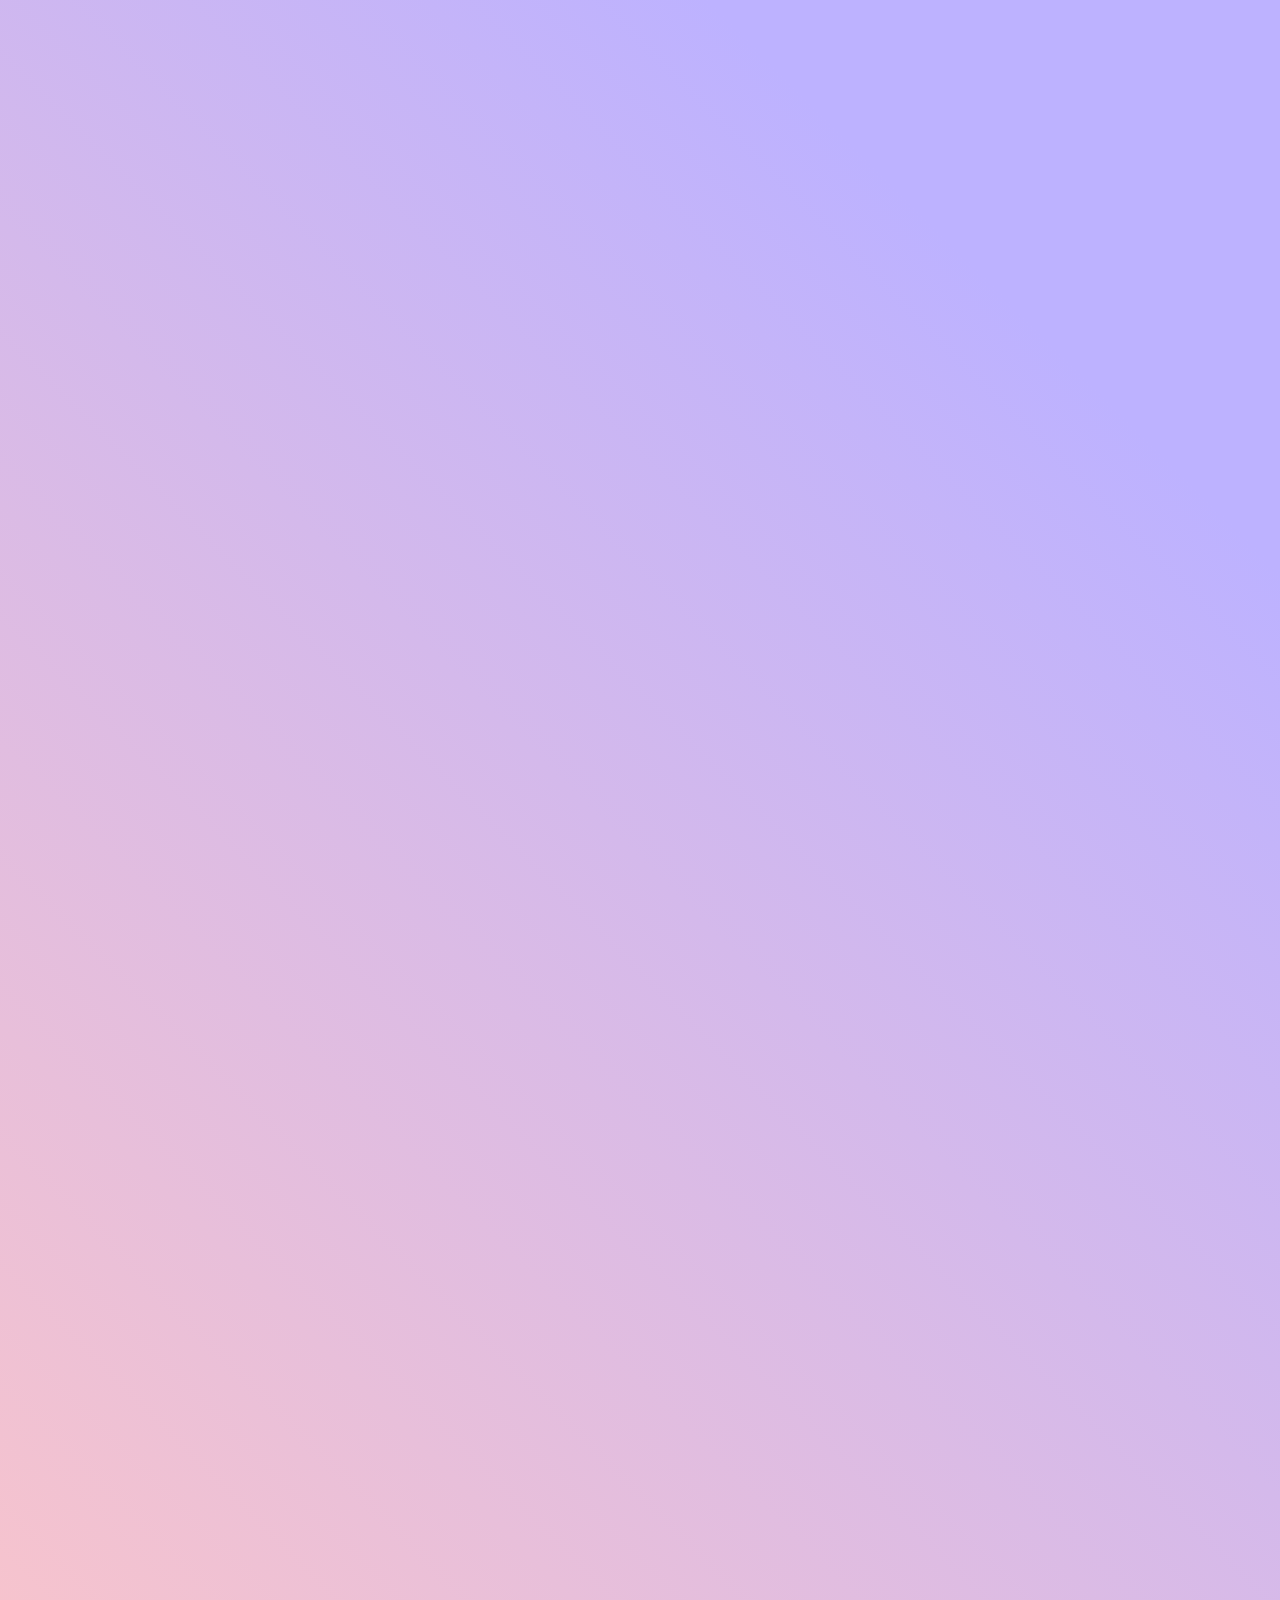
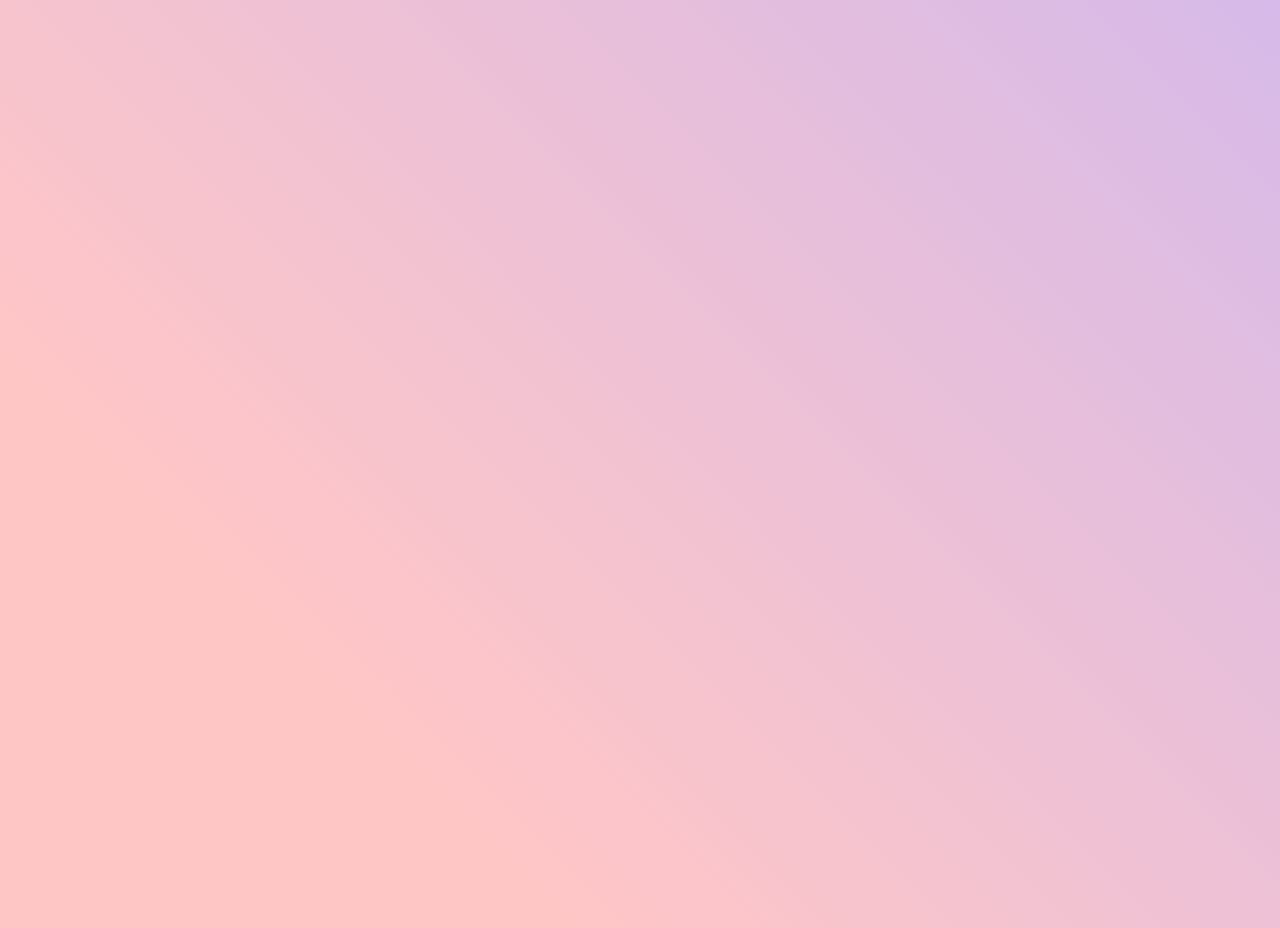
==== index.html @ a23b5ff9 "Update index.html" ====
<!DOCTYPE HTML>
<!--
	Stellar by HTML5 UP
	html5up.net | @ajlkn
	Free for personal and commercial use under the CCA 3.0 license (html5up.net/license)
-->
<html>
	<head>
		<title>IT Fest Paramadina</title>
		<meta charset="utf-8" />
		<meta name="viewport" content="width=device-width, initial-scale=1, user-scalable=no" />
		<link rel="stylesheet" href="main.css" />
		<noscript><link rel="stylesheet" href="assets/css/noscript.css" /></noscript>
	</head>
	<body class="is-preload">

		<!-- Wrapper -->
			<div id="wrapper"></div>

				<!-- Header -->
					<header id="header" class="alt">
						<span class="logo"><img src="images/logo.svg" alt="" /></span>
						<h1>IT Fest Paramadina</h1>
                 <p>
                     Festival Teknologi dan Kompetisi Mahasiswa Universitas Paramadina.
                 <br />
                     Wujudkan ide kreatif, tunjukkan inovasi, dan raih prestasi bersama!
                 <br />
                     Template by <a href="https://html5up.net">HTML5 UP</a>.
                 </p>

				<!-- Nav -->
<nav id="nav">
    <ul>
        <li><a href="#intro" class="active">Beranda</a></li>
        <li><a href="informasi-lomba.html">Informasi Lomba</a></li>
        <li><a href="alu penjurian.html">alur penjurian</a></li>
        <li><a href="#cta">Pendaftaran</a></li>
    </ul>
</nav>
				<!-- Main -->
					<div id="main">

						<!-- Introduction -->
							<section id="intro" class="main">
								<div class="spotlight">
									<div class="content">
										<header class="major">
											<h2>Tentang IT Fest Paramadina</h2>
										</header>
<p>
    IT Fest Paramadina merupakan festival teknologi dan kompetisi mahasiswa
    Universitas Paramadina yang menjadi wadah untuk mengembangkan kreativitas,
    inovasi, dan kemampuan di bidang teknologi informasi.
</p>
									</div>
									<span class="image"><img src="images/pic01.jpg" alt="" /></span>
								</div>
							</section>

						<!-- First Section -->
							<section id="first" class="main special">
								<header class="major">
									<h2>Keunggulan IT Fest Paramadina</h2>
								</header>

<ul class="features">
    <li>
        <span class="icon solid major style1 fa-code"></span>
        <h3>Kreativitas Digital</h3>
        <p>
            Kembangkan ide kreatif dan tunjukkan kemampuanmu
            melalui karya digital yang menarik.
        </p>
    </li>
    <li>
        <span class="icon major style3 fa-lightbulb"></span>
        <h3>Inovasi Teknologi</h3>
        <p>
            Tuangkan gagasan menjadi solusi inovatif
            dengan memanfaatkan teknologi informasi.
        </p>
    </li>
    <li>
        <span class="icon solid major style5 fa-lightbulb"></span>
        <h3>Kolaborasi Mahasiswa</h3>
        <p>
            Bertukar ide, menambah pengalaman, dan membangun
            koneksi bersama mahasiswa lainnya.
        </p>
    </li>
</ul
							</section>
						<!-- Second Section -->
							<section id="second" class="main special">
								<header class="major">
									<h2>Cabang Lomba IT Fest</h2>
									<p>
    Pilih cabang kompetisi sesuai minat dan kemampuanmu.
    Tunjukkan kreativitas, inovasi, dan kemampuan teknologi
    bersama mahasiswa lainnya di IT Fest Paramadina.
</p>
								</header>
<ul class="statistics">
    <li class="style1">
        <span class="icon solid fa-code-branch"></span>
        <strong>IT</strong>
        Teknologi
    </li>
    <li class="style2">
        <span class="icon fa-folder-open"></span>
        <strong>Fest</strong>
        Kompetisi
    </li>
    <li class="style3">
        <span class="icon solid fa-laptop"></span>
        <strong>IT</strong>
        Teknologi
    </li>
    <li class="style4">
        <span class="icon solid fa-users"></span>
        <strong>Tim</strong>
        Kolaborasi
    </li>
    <li class="style5">
        <span class="icon solid fa-gem"></span>
        <strong>Ide</strong>
        Inovasi
    </li>
</ul>
<p class="content">
    IT Fest Paramadina menghadirkan berbagai cabang kompetisi
    di bidang teknologi informasi. Setiap peserta dapat
    mengembangkan ide kreatif, menunjukkan kemampuan,
    dan berinovasi melalui kompetisi yang tersedia.
</p>
								
							</section>

						<!-- Cara Pendaftaran -->
							<section id="cta" class="main special">
								<header class="major">
									<h2>Cara Pendaftaran</h2>
									<<p>
    Ikuti IT Fest Paramadina dan tunjukkan kemampuan terbaikmu.
    Informasi jadwal, persyaratan, dan tata cara pendaftaran
    akan diumumkan melalui kanal resmi penyelenggara.
</p>
								</header>
								<footer class="major">
									<ul class="actions special">
										<li><a href="generic.html" class="button primary">Cara Pendaftaran</a></li>
										<li><a href="#first" class="button">Tentang Acara</a></li>
									</ul>
								</footer>
							</section>

					</div>

				<!-- Footer -->
					<footer id="footer">
						<section>
							<h2>Ikuti IT Fest Paramadina</h2>
							<p>
    Jadilah bagian dari IT Fest Paramadina dan tunjukkan kemampuan
    terbaikmu dalam bidang teknologi informasi.
</p>
						</section>
						<section>
							<h2>Informasi Kontak</h2>
							<dl class="alt">
								<dt>Address</dt>
<dd>Universitas Paramadina, Jakarta</dd>

<dt>Email</dt>
<dd>Informasi@itfestparamadina.ac.id</dd>
							</dl>
							<ul class="icons">
								<li><a href="#" class="icon brands fa-twitter alt"><span class="label">Twitter</span></a></li>
								<li><a href="#" class="icon brands fa-facebook-f alt"><span class="label">Facebook</span></a></li>
								<li><a href="#" class="icon brands fa-instagram alt"><span class="label">Instagram</span></a></li>
								<li><a href="#" class="icon brands fa-github alt"><span class="label">GitHub</span></a></li>
								<li><a href="#" class="icon brands fa-dribbble alt"><span class="label">Dribbble</span></a></li>
							</ul>
						</section>
						<p class="copyright">&copy; Untitled. Design: <a href="https://html5up.net">HTML5 UP</a>.</p>
					</footer>

			</div>

		<!-- Scripts -->
			<script src="assets/js/jquery.min.js"></script>
			<script src="assets/js/jquery.scrollex.min.js"></script>
			<script src="assets/js/jquery.scrolly.min.js"></script>
			<script src="assets/js/browser.min.js"></script>
			<script src="assets/js/breakpoints.min.js"></script>
			<script src="assets/js/util.js"></script>
			<script src="assets/js/main.js"></script>

	</body>
</html>
---- main.css ----
@import url(fontawesome-all.min.css);
@import 'https://fonts.googleapis.com/css?family=Source+Sans+Pro:300,400';

/*
	Stellar by HTML5 UP
	html5up.net | @ajlkn
	Free for personal and commercial use under the CCA 3.0 license (html5up.net/license)
*/

html, body, div, span, applet, object,
iframe, h1, h2, h3, h4, h5, h6, p, blockquote,
pre, a, abbr, acronym, address, big, cite,
code, del, dfn, em, img, ins, kbd, q, s, samp,
small, strike, strong, sub, sup, tt, var, b,
u, i, center, dl, dt, dd, ol, ul, li, fieldset,
form, label, legend, table, caption, tbody,
tfoot, thead, tr, th, td, article, aside,
canvas, details, embed, figure, figcaption,
footer, header, hgroup, menu, nav, output, ruby,
section, summary, time, mark, audio, video {
	margin: 0;
	padding: 0;
	border: 0;
	font-size: 100%;
	font: inherit;
	vertical-align: baseline;}

article, aside, details, figcaption, figure,
footer, header, hgroup, menu, nav, section {
	display: block;}

body {
	line-height: 1;
}

ol, ul {
	list-style: none;
}

blockquote, q {
	quotes: none;
}

	blockquote:before, blockquote:after, q:before, q:after {
		content: '';
		content: none;
	}

table {
	border-collapse: collapse;
	border-spacing: 0;
}

body {
	-webkit-text-size-adjust: none;
}

mark {
	background-color: transparent;
	color: inherit;
}

input::-moz-focus-inner {
	border: 0;
	padding: 0;
}

input, select, textarea {
	-moz-appearance: none;
	-webkit-appearance: none;
	-ms-appearance: none;
	appearance: none;
}

/* Basic */

	@-ms-viewport {
		width: device-width;
	}

	body {
		-ms-overflow-style: scrollbar;
	}

	@media screen and (max-width: 480px) {

		html, body {
			min-width: 320px;
		}

	}

	html {
		box-sizing: border-box;
	}

	*, *:before, *:after {
		box-sizing: inherit;
	}

	body {
		background-color: #FFC6C6;
		background-image: url("images/overlay.png"), -moz-linear-gradient(45deg, #FFC6C6 15%, #BDB2FF 85%);
		background-image: url("images/overlay.png"), -webkit-linear-gradient(45deg, #FFC6C6 15%,#BDB2FF 85%);
		background-image: url("images/overlay.png"), -ms-linear-gradient(45deg, #FFC6C6 15%, #BDB2FF 85%);
		background-image: url("images/overlay.png"), linear-gradient(45deg, #FFC6C6 15%, #BDB2FF 85%);
	}

		body.is-preload *, body.is-preload *:before, body.is-preload *:after {
			-moz-animation: none !important;
			-webkit-animation: none !important;
			-ms-animation: none !important;
			animation: none !important;
			-moz-transition: none !important;
			-webkit-transition: none !important;
			-ms-transition: none !important;
			transition: none !important;
		}

/* Type */

	body {
		background-color: #935d8c;
		color: rgba(255, 255, 255, 0.65);
	}

	body, input, select, textarea {
		font-family: "Source Sans Pro", Helvetica, sans-serif;
		font-size: 17pt;
		font-weight: 300;
		line-height: 1.65;
	}

		@media screen and (max-width: 1680px) {

			body, input, select, textarea {
				font-size: 14pt;
			}

		}

		@media screen and (max-width: 1280px) {

			body, input, select, textarea {
				font-size: 12pt;
			}

		}

		@media screen and (max-width: 360px) {

			body, input, select, textarea {
				font-size: 11pt;
			}

		}

	a {
		-moz-transition: color 0.2s ease, border-bottom 0.2s ease;
		-webkit-transition: color 0.2s ease, border-bottom 0.2s ease;
		-ms-transition: color 0.2s ease, border-bottom 0.2s ease;
		transition: color 0.2s ease, border-bottom 0.2s ease;
		text-decoration: none;
		border-bottom: dotted 1px;
		color: inherit;
	}

		a:hover {
			border-bottom-color: transparent;
		}

	strong, b {
		font-weight: 400;
	}

	em, i {
		font-style: italic;
	}

	p {
		margin: 0 0 2em 0;
	}

		p.content {
			-moz-columns: 20em 2;
			-webkit-columns: 20em 2;
			-ms-columns: 20em 2;
			columns: 20em 2;
			-moz-column-gap: 2em;
			-webkit-column-gap: 2em;
			-ms-column-gap: 2em;
			column-gap: 2em;
			text-align: justify;
		}

	h1, h2, h3, h4, h5, h6 {
		font-weight: 300;
		line-height: 1.5;
		margin: 0 0 0.7em 0;
		letter-spacing: -0.025em;
	}

		h1 a, h2 a, h3 a, h4 a, h5 a, h6 a {
			color: inherit;
			text-decoration: none;
		}

	h1 {
		font-size: 2.5em;
		line-height: 1.2;
	}

	h2 {
		font-size: 1.5em;
	}

	h3 {
		font-size: 1.25em;
	}

	h4 {
		font-size: 1.1em;
	}

	h5 {
		font-size: 0.9em;
	}

	h6 {
		font-size: 0.7em;
	}

	@media screen and (max-width: 736px) {

		h1 {
			font-size: 2em;
		}

	}

	sub {
		font-size: 0.8em;
		position: relative;
		top: 0.5em;
	}

	sup {
		font-size: 0.8em;
		position: relative;
		top: -0.5em;
	}

	blockquote {
		border-left: solid 4px;
		font-style: italic;
		margin: 0 0 2em 0;
		padding: 0.5em 0 0.5em 2em;
	}

	code {
		border-radius: 8px;
		border: solid 1px;
		font-family: "Courier New", monospace;
		font-size: 0.9em;
		margin: 0 0.25em;
		padding: 0.25em 0.65em;
	}

	pre {
		-webkit-overflow-scrolling: touch;
		font-family: "Courier New", monospace;
		font-size: 0.9em;
		margin: 0 0 2em 0;
	}

		pre code {
			display: block;
			line-height: 1.75;
			padding: 1em 1.5em;
			overflow-x: auto;
		}

	hr {
		border: 0;
		border-bottom: solid 1px;
		margin: 2em 0;
	}

		hr.major {
			margin: 3em 0;
		}

	.align-left {
		text-align: left;
	}

	.align-center {
		text-align: center;
	}

	.align-right {
		text-align: right;
	}

	input, select, textarea {
		color: #ffffff;
	}

	a:hover {
		color: #ffffff;
	}

	strong, b {
		color: #ffffff;
	}

	h1, h2, h3, h4, h5, h6 {
		color: #ffffff;
	}

	blockquote {
		border-left-color: rgba(255, 255, 255, 0.35);
	}

	code {
		background: rgba(255, 255, 255, 0.075);
		border-color: rgba(255, 255, 255, 0.35);
	}

	hr {
		border-bottom-color: rgba(255, 255, 255, 0.35);
	}

/* Row */

	.row {
		display: flex;
		flex-wrap: wrap;
		box-sizing: border-box;
		align-items: stretch;
	}

		.row > * {
			box-sizing: border-box;
		}

		.row.gtr-uniform > * > :last-child {
			margin-bottom: 0;
		}

		.row.aln-left {
			justify-content: flex-start;
		}

		.row.aln-center {
			justify-content: center;
		}

		.row.aln-right {
			justify-content: flex-end;
		}

		.row.aln-top {
			align-items: flex-start;
		}

		.row.aln-middle {
			align-items: center;
		}

		.row.aln-bottom {
			align-items: flex-end;
		}

		.row > .imp {
			order: -1;
		}

		.row > .col-1 {
			width: 8.33333%;
		}

		.row > .off-1 {
			margin-left: 8.33333%;
		}

		.row > .col-2 {
			width: 16.66667%;
		}

		.row > .off-2 {
			margin-left: 16.66667%;
		}

		.row > .col-3 {
			width: 25%;
		}

		.row > .off-3 {
			margin-left: 25%;
		}

		.row > .col-4 {
			width: 33.33333%;
		}

		.row > .off-4 {
			margin-left: 33.33333%;
		}

		.row > .col-5 {
			width: 41.66667%;
		}

		.row > .off-5 {
			margin-left: 41.66667%;
		}

		.row > .col-6 {
			width: 50%;
		}

		.row > .off-6 {
			margin-left: 50%;
		}

		.row > .col-7 {
			width: 58.33333%;
		}

		.row > .off-7 {
			margin-left: 58.33333%;
		}

		.row > .col-8 {
			width: 66.66667%;
		}

		.row > .off-8 {
			margin-left: 66.66667%;
		}

		.row > .col-9 {
			width: 75%;
		}

		.row > .off-9 {
			margin-left: 75%;
		}

		.row > .col-10 {
			width: 83.33333%;
		}

		.row > .off-10 {
			margin-left: 83.33333%;
		}

		.row > .col-11 {
			width: 91.66667%;
		}

		.row > .off-11 {
			margin-left: 91.66667%;
		}

		.row > .col-12 {
			width: 100%;
		}

		.row > .off-12 {
			margin-left: 100%;
		}

		.row.gtr-0 {
			margin-top: 0;
			margin-left: 0em;
		}

			.row.gtr-0 > * {
				padding: 0 0 0 0em;
			}

			.row.gtr-0.gtr-uniform {
				margin-top: 0em;
			}

				.row.gtr-0.gtr-uniform > * {
					padding-top: 0em;
				}

		.row.gtr-25 {
			margin-top: 0;
			margin-left: -0.375em;
		}

			.row.gtr-25 > * {
				padding: 0 0 0 0.375em;
			}

			.row.gtr-25.gtr-uniform {
				margin-top: -0.375em;
			}

				.row.gtr-25.gtr-uniform > * {
					padding-top: 0.375em;
				}

		.row.gtr-50 {
			margin-top: 0;
			margin-left: -0.75em;
		}

			.row.gtr-50 > * {
				padding: 0 0 0 0.75em;
			}

			.row.gtr-50.gtr-uniform {
				margin-top: -0.75em;
			}

				.row.gtr-50.gtr-uniform > * {
					padding-top: 0.75em;
				}

		.row {
			margin-top: 0;
			margin-left: -1.5em;
		}

			.row > * {
				padding: 0 0 0 1.5em;
			}

			.row.gtr-uniform {
				margin-top: -1.5em;
			}

				.row.gtr-uniform > * {
					padding-top: 1.5em;
				}

		.row.gtr-150 {
			margin-top: 0;
			margin-left: -2.25em;
		}

			.row.gtr-150 > * {
				padding: 0 0 0 2.25em;
			}

			.row.gtr-150.gtr-uniform {
				margin-top: -2.25em;
			}

				.row.gtr-150.gtr-uniform > * {
					padding-top: 2.25em;
				}

		.row.gtr-200 {
			margin-top: 0;
			margin-left: -3em;
		}

			.row.gtr-200 > * {
				padding: 0 0 0 3em;
			}

			.row.gtr-200.gtr-uniform {
				margin-top: -3em;
			}

				.row.gtr-200.gtr-uniform > * {
					padding-top: 3em;
				}

		@media screen and (max-width: 1680px) {

			.row {
				display: flex;
				flex-wrap: wrap;
				box-sizing: border-box;
				align-items: stretch;
			}

				.row > * {
					box-sizing: border-box;
				}

				.row.gtr-uniform > * > :last-child {
					margin-bottom: 0;
				}

				.row.aln-left {
					justify-content: flex-start;
				}

				.row.aln-center {
					justify-content: center;
				}

				.row.aln-right {
					justify-content: flex-end;
				}

				.row.aln-top {
					align-items: flex-start;
				}

				.row.aln-middle {
					align-items: center;
				}

				.row.aln-bottom {
					align-items: flex-end;
				}

				.row > .imp-xlarge {
					order: -1;
				}

				.row > .col-1-xlarge {
					width: 8.33333%;
				}

				.row > .off-1-xlarge {
					margin-left: 8.33333%;
				}

				.row > .col-2-xlarge {
					width: 16.66667%;
				}

				.row > .off-2-xlarge {
					margin-left: 16.66667%;
				}

				.row > .col-3-xlarge {
					width: 25%;
				}

				.row > .off-3-xlarge {
					margin-left: 25%;
				}

				.row > .col-4-xlarge {
					width: 33.33333%;
				}

				.row > .off-4-xlarge {
					margin-left: 33.33333%;
				}

				.row > .col-5-xlarge {
					width: 41.66667%;
				}

				.row > .off-5-xlarge {
					margin-left: 41.66667%;
				}

				.row > .col-6-xlarge {
					width: 50%;
				}

				.row > .off-6-xlarge {
					margin-left: 50%;
				}

				.row > .col-7-xlarge {
					width: 58.33333%;
				}

				.row > .off-7-xlarge {
					margin-left: 58.33333%;
				}

				.row > .col-8-xlarge {
					width: 66.66667%;
				}

				.row > .off-8-xlarge {
					margin-left: 66.66667%;
				}

				.row > .col-9-xlarge {
					width: 75%;
				}

				.row > .off-9-xlarge {
					margin-left: 75%;
				}

				.row > .col-10-xlarge {
					width: 83.33333%;
				}

				.row > .off-10-xlarge {
					margin-left: 83.33333%;
				}

				.row > .col-11-xlarge {
					width: 91.66667%;
				}

				.row > .off-11-xlarge {
					margin-left: 91.66667%;
				}

				.row > .col-12-xlarge {
					width: 100%;
				}

				.row > .off-12-xlarge {
					margin-left: 100%;
				}

				.row.gtr-0 {
					margin-top: 0;
					margin-left: 0em;
				}

					.row.gtr-0 > * {
						padding: 0 0 0 0em;
					}

					.row.gtr-0.gtr-uniform {
						margin-top: 0em;
					}

						.row.gtr-0.gtr-uniform > * {
							padding-top: 0em;
						}

				.row.gtr-25 {
					margin-top: 0;
					margin-left: -0.375em;
				}

					.row.gtr-25 > * {
						padding: 0 0 0 0.375em;
					}

					.row.gtr-25.gtr-uniform {
						margin-top: -0.375em;
					}

						.row.gtr-25.gtr-uniform > * {
							padding-top: 0.375em;
						}

				.row.gtr-50 {
					margin-top: 0;
					margin-left: -0.75em;
				}

					.row.gtr-50 > * {
						padding: 0 0 0 0.75em;
					}

					.row.gtr-50.gtr-uniform {
						margin-top: -0.75em;
					}

						.row.gtr-50.gtr-uniform > * {
							padding-top: 0.75em;
						}

				.row {
					margin-top: 0;
					margin-left: -1.5em;
				}

					.row > * {
						padding: 0 0 0 1.5em;
					}

					.row.gtr-uniform {
						margin-top: -1.5em;
					}

						.row.gtr-uniform > * {
							padding-top: 1.5em;
						}

				.row.gtr-150 {
					margin-top: 0;
					margin-left: -2.25em;
				}

					.row.gtr-150 > * {
						padding: 0 0 0 2.25em;
					}

					.row.gtr-150.gtr-uniform {
						margin-top: -2.25em;
					}

						.row.gtr-150.gtr-uniform > * {
							padding-top: 2.25em;
						}

				.row.gtr-200 {
					margin-top: 0;
					margin-left: -3em;
				}

					.row.gtr-200 > * {
						padding: 0 0 0 3em;
					}

					.row.gtr-200.gtr-uniform {
						margin-top: -3em;
					}

						.row.gtr-200.gtr-uniform > * {
							padding-top: 3em;
						}

		}

		@media screen and (max-width: 1280px) {

			.row {
				display: flex;
				flex-wrap: wrap;
				box-sizing: border-box;
				align-items: stretch;
			}

				.row > * {
					box-sizing: border-box;
				}

				.row.gtr-uniform > * > :last-child {
					margin-bottom: 0;
				}

				.row.aln-left {
					justify-content: flex-start;
				}

				.row.aln-center {
					justify-content: center;
				}

				.row.aln-right {
					justify-content: flex-end;
				}

				.row.aln-top {
					align-items: flex-start;
				}

				.row.aln-middle {
					align-items: center;
				}

				.row.aln-bottom {
					align-items: flex-end;
				}

				.row > .imp-large {
					order: -1;
				}

				.row > .col-1-large {
					width: 8.33333%;
				}

				.row > .off-1-large {
					margin-left: 8.33333%;
				}

				.row > .col-2-large {
					width: 16.66667%;
				}

				.row > .off-2-large {
					margin-left: 16.66667%;
				}

				.row > .col-3-large {
					width: 25%;
				}

				.row > .off-3-large {
					margin-left: 25%;
				}

				.row > .col-4-large {
					width: 33.33333%;
				}

				.row > .off-4-large {
					margin-left: 33.33333%;
				}

				.row > .col-5-large {
					width: 41.66667%;
				}

				.row > .off-5-large {
					margin-left: 41.66667%;
				}

				.row > .col-6-large {
					width: 50%;
				}

				.row > .off-6-large {
					margin-left: 50%;
				}

				.row > .col-7-large {
					width: 58.33333%;
				}

				.row > .off-7-large {
					margin-left: 58.33333%;
				}

				.row > .col-8-large {
					width: 66.66667%;
				}

				.row > .off-8-large {
					margin-left: 66.66667%;
				}

				.row > .col-9-large {
					width: 75%;
				}

				.row > .off-9-large {
					margin-left: 75%;
				}

				.row > .col-10-large {
					width: 83.33333%;
				}

				.row > .off-10-large {
					margin-left: 83.33333%;
				}

				.row > .col-11-large {
					width: 91.66667%;
				}

				.row > .off-11-large {
					margin-left: 91.66667%;
				}

				.row > .col-12-large {
					width: 100%;
				}

				.row > .off-12-large {
					margin-left: 100%;
				}

				.row.gtr-0 {
					margin-top: 0;
					margin-left: 0em;
				}

					.row.gtr-0 > * {
						padding: 0 0 0 0em;
					}

					.row.gtr-0.gtr-uniform {
						margin-top: 0em;
					}

						.row.gtr-0.gtr-uniform > * {
							padding-top: 0em;
						}

				.row.gtr-25 {
					margin-top: 0;
					margin-left: -0.375em;
				}

					.row.gtr-25 > * {
						padding: 0 0 0 0.375em;
					}

					.row.gtr-25.gtr-uniform {
						margin-top: -0.375em;
					}

						.row.gtr-25.gtr-uniform > * {
							padding-top: 0.375em;
						}

				.row.gtr-50 {
					margin-top: 0;
					margin-left: -0.75em;
				}

					.row.gtr-50 > * {
						padding: 0 0 0 0.75em;
					}

					.row.gtr-50.gtr-uniform {
						margin-top: -0.75em;
					}

						.row.gtr-50.gtr-uniform > * {
							padding-top: 0.75em;
						}

				.row {
					margin-top: 0;
					margin-left: -1.5em;
				}

					.row > * {
						padding: 0 0 0 1.5em;
					}

					.row.gtr-uniform {
						margin-top: -1.5em;
					}

						.row.gtr-uniform > * {
							padding-top: 1.5em;
						}

				.row.gtr-150 {
					margin-top: 0;
					margin-left: -2.25em;
				}

					.row.gtr-150 > * {
						padding: 0 0 0 2.25em;
					}

					.row.gtr-150.gtr-uniform {
						margin-top: -2.25em;
					}

						.row.gtr-150.gtr-uniform > * {
							padding-top: 2.25em;
						}

				.row.gtr-200 {
					margin-top: 0;
					margin-left: -3em;
				}

					.row.gtr-200 > * {
						padding: 0 0 0 3em;
					}

					.row.gtr-200.gtr-uniform {
						margin-top: -3em;
					}

						.row.gtr-200.gtr-uniform > * {
							padding-top: 3em;
						}

		}

		@media screen and (max-width: 980px) {

			.row {
				display: flex;
				flex-wrap: wrap;
				box-sizing: border-box;
				align-items: stretch;
			}

				.row > * {
					box-sizing: border-box;
				}

				.row.gtr-uniform > * > :last-child {
					margin-bottom: 0;
				}

				.row.aln-left {
					justify-content: flex-start;
				}

				.row.aln-center {
					justify-content: center;
				}

				.row.aln-right {
					justify-content: flex-end;
				}

				.row.aln-top {
					align-items: flex-start;
				}

				.row.aln-middle {
					align-items: center;
				}

				.row.aln-bottom {
					align-items: flex-end;
				}

				.row > .imp-medium {
					order: -1;
				}

				.row > .col-1-medium {
					width: 8.33333%;
				}

				.row > .off-1-medium {
					margin-left: 8.33333%;
				}

				.row > .col-2-medium {
					width: 16.66667%;
				}

				.row > .off-2-medium {
					margin-left: 16.66667%;
				}

				.row > .col-3-medium {
					width: 25%;
				}

				.row > .off-3-medium {
					margin-left: 25%;
				}

				.row > .col-4-medium {
					width: 33.33333%;
				}

				.row > .off-4-medium {
					margin-left: 33.33333%;
				}

				.row > .col-5-medium {
					width: 41.66667%;
				}

				.row > .off-5-medium {
					margin-left: 41.66667%;
				}

				.row > .col-6-medium {
					width: 50%;
				}

				.row > .off-6-medium {
					margin-left: 50%;
				}

				.row > .col-7-medium {
					width: 58.33333%;
				}

				.row > .off-7-medium {
					margin-left: 58.33333%;
				}

				.row > .col-8-medium {
					width: 66.66667%;
				}

				.row > .off-8-medium {
					margin-left: 66.66667%;
				}

				.row > .col-9-medium {
					width: 75%;
				}

				.row > .off-9-medium {
					margin-left: 75%;
				}

				.row > .col-10-medium {
					width: 83.33333%;
				}

				.row > .off-10-medium {
					margin-left: 83.33333%;
				}

				.row > .col-11-medium {
					width: 91.66667%;
				}

				.row > .off-11-medium {
					margin-left: 91.66667%;
				}

				.row > .col-12-medium {
					width: 100%;
				}

				.row > .off-12-medium {
					margin-left: 100%;
				}

				.row.gtr-0 {
					margin-top: 0;
					margin-left: 0em;
				}

					.row.gtr-0 > * {
						padding: 0 0 0 0em;
					}

					.row.gtr-0.gtr-uniform {
						margin-top: 0em;
					}

						.row.gtr-0.gtr-uniform > * {
							padding-top: 0em;
						}

				.row.gtr-25 {
					margin-top: 0;
					margin-left: -0.375em;
				}

					.row.gtr-25 > * {
						padding: 0 0 0 0.375em;
					}

					.row.gtr-25.gtr-uniform {
						margin-top: -0.375em;
					}

						.row.gtr-25.gtr-uniform > * {
							padding-top: 0.375em;
						}

				.row.gtr-50 {
					margin-top: 0;
					margin-left: -0.75em;
				}

					.row.gtr-50 > * {
						padding: 0 0 0 0.75em;
					}

					.row.gtr-50.gtr-uniform {
						margin-top: -0.75em;
					}

						.row.gtr-50.gtr-uniform > * {
							padding-top: 0.75em;
						}

				.row {
					margin-top: 0;
					margin-left: -1.5em;
				}

					.row > * {
						padding: 0 0 0 1.5em;
					}

					.row.gtr-uniform {
						margin-top: -1.5em;
					}

						.row.gtr-uniform > * {
							padding-top: 1.5em;
						}

				.row.gtr-150 {
					margin-top: 0;
					margin-left: -2.25em;
				}

					.row.gtr-150 > * {
						padding: 0 0 0 2.25em;
					}

					.row.gtr-150.gtr-uniform {
						margin-top: -2.25em;
					}

						.row.gtr-150.gtr-uniform > * {
							padding-top: 2.25em;
						}

				.row.gtr-200 {
					margin-top: 0;
					margin-left: -3em;
				}

					.row.gtr-200 > * {
						padding: 0 0 0 3em;
					}

					.row.gtr-200.gtr-uniform {
						margin-top: -3em;
					}

						.row.gtr-200.gtr-uniform > * {
							padding-top: 3em;
						}

		}

		@media screen and (max-width: 736px) {

			.row {
				display: flex;
				flex-wrap: wrap;
				box-sizing: border-box;
				align-items: stretch;
			}

				.row > * {
					box-sizing: border-box;
				}

				.row.gtr-uniform > * > :last-child {
					margin-bottom: 0;
				}

				.row.aln-left {
					justify-content: flex-start;
				}

				.row.aln-center {
					justify-content: center;
				}

				.row.aln-right {
					justify-content: flex-end;
				}

				.row.aln-top {
					align-items: flex-start;
				}

				.row.aln-middle {
					align-items: center;
				}

				.row.aln-bottom {
					align-items: flex-end;
				}

				.row > .imp-small {
					order: -1;
				}

				.row > .col-1-small {
					width: 8.33333%;
				}

				.row > .off-1-small {
					margin-left: 8.33333%;
				}

				.row > .col-2-small {
					width: 16.66667%;
				}

				.row > .off-2-small {
					margin-left: 16.66667%;
				}

				.row > .col-3-small {
					width: 25%;
				}

				.row > .off-3-small {
					margin-left: 25%;
				}

				.row > .col-4-small {
					width: 33.33333%;
				}

				.row > .off-4-small {
					margin-left: 33.33333%;
				}

				.row > .col-5-small {
					width: 41.66667%;
				}

				.row > .off-5-small {
					margin-left: 41.66667%;
				}

				.row > .col-6-small {
					width: 50%;
				}

				.row > .off-6-small {
					margin-left: 50%;
				}

				.row > .col-7-small {
					width: 58.33333%;
				}

				.row > .off-7-small {
					margin-left: 58.33333%;
				}

				.row > .col-8-small {
					width: 66.66667%;
				}

				.row > .off-8-small {
					margin-left: 66.66667%;
				}

				.row > .col-9-small {
					width: 75%;
				}

				.row > .off-9-small {
					margin-left: 75%;
				}

				.row > .col-10-small {
					width: 83.33333%;
				}

				.row > .off-10-small {
					margin-left: 83.33333%;
				}

				.row > .col-11-small {
					width: 91.66667%;
				}

				.row > .off-11-small {
					margin-left: 91.66667%;
				}

				.row > .col-12-small {
					width: 100%;
				}

				.row > .off-12-small {
					margin-left: 100%;
				}

				.row.gtr-0 {
					margin-top: 0;
					margin-left: 0em;
				}

					.row.gtr-0 > * {
						padding: 0 0 0 0em;
					}

					.row.gtr-0.gtr-uniform {
						margin-top: 0em;
					}

						.row.gtr-0.gtr-uniform > * {
							padding-top: 0em;
						}

				.row.gtr-25 {
					margin-top: 0;
					margin-left: -0.25em;
				}

					.row.gtr-25 > * {
						padding: 0 0 0 0.25em;
					}

					.row.gtr-25.gtr-uniform {
						margin-top: -0.25em;
					}

						.row.gtr-25.gtr-uniform > * {
							padding-top: 0.25em;
						}

				.row.gtr-50 {
					margin-top: 0;
					margin-left: -0.5em;
				}

					.row.gtr-50 > * {
						padding: 0 0 0 0.5em;
					}

					.row.gtr-50.gtr-uniform {
						margin-top: -0.5em;
					}

						.row.gtr-50.gtr-uniform > * {
							padding-top: 0.5em;
						}

				.row {
					margin-top: 0;
					margin-left: -1em;
				}

					.row > * {
						padding: 0 0 0 1em;
					}

					.row.gtr-uniform {
						margin-top: -1em;
					}

						.row.gtr-uniform > * {
							padding-top: 1em;
						}

				.row.gtr-150 {
					margin-top: 0;
					margin-left: -1.5em;
				}

					.row.gtr-150 > * {
						padding: 0 0 0 1.5em;
					}

					.row.gtr-150.gtr-uniform {
						margin-top: -1.5em;
					}

						.row.gtr-150.gtr-uniform > * {
							padding-top: 1.5em;
						}

				.row.gtr-200 {
					margin-top: 0;
					margin-left: -2em;
				}

					.row.gtr-200 > * {
						padding: 0 0 0 2em;
					}

					.row.gtr-200.gtr-uniform {
						margin-top: -2em;
					}

						.row.gtr-200.gtr-uniform > * {
							padding-top: 2em;
						}

		}

		@media screen and (max-width: 480px) {

			.row {
				display: flex;
				flex-wrap: wrap;
				box-sizing: border-box;
				align-items: stretch;
			}

				.row > * {
					box-sizing: border-box;
				}

				.row.gtr-uniform > * > :last-child {
					margin-bottom: 0;
				}

				.row.aln-left {
					justify-content: flex-start;
				}

				.row.aln-center {
					justify-content: center;
				}

				.row.aln-right {
					justify-content: flex-end;
				}

				.row.aln-top {
					align-items: flex-start;
				}

				.row.aln-middle {
					align-items: center;
				}

				.row.aln-bottom {
					align-items: flex-end;
				}

				.row > .imp-xsmall {
					order: -1;
				}

				.row > .col-1-xsmall {
					width: 8.33333%;
				}

				.row > .off-1-xsmall {
					margin-left: 8.33333%;
				}

				.row > .col-2-xsmall {
					width: 16.66667%;
				}

				.row > .off-2-xsmall {
					margin-left: 16.66667%;
				}

				.row > .col-3-xsmall {
					width: 25%;
				}

				.row > .off-3-xsmall {
					margin-left: 25%;
				}

				.row > .col-4-xsmall {
					width: 33.33333%;
				}

				.row > .off-4-xsmall {
					margin-left: 33.33333%;
				}

				.row > .col-5-xsmall {
					width: 41.66667%;
				}

				.row > .off-5-xsmall {
					margin-left: 41.66667%;
				}

				.row > .col-6-xsmall {
					width: 50%;
				}

				.row > .off-6-xsmall {
					margin-left: 50%;
				}

				.row > .col-7-xsmall {
					width: 58.33333%;
				}

				.row > .off-7-xsmall {
					margin-left: 58.33333%;
				}

				.row > .col-8-xsmall {
					width: 66.66667%;
				}

				.row > .off-8-xsmall {
					margin-left: 66.66667%;
				}

				.row > .col-9-xsmall {
					width: 75%;
				}

				.row > .off-9-xsmall {
					margin-left: 75%;
				}

				.row > .col-10-xsmall {
					width: 83.33333%;
				}

				.row > .off-10-xsmall {
					margin-left: 83.33333%;
				}

				.row > .col-11-xsmall {
					width: 91.66667%;
				}

				.row > .off-11-xsmall {
					margin-left: 91.66667%;
				}

				.row > .col-12-xsmall {
					width: 100%;
				}

				.row > .off-12-xsmall {
					margin-left: 100%;
				}

				.row.gtr-0 {
					margin-top: 0;
					margin-left: 0em;
				}

					.row.gtr-0 > * {
						padding: 0 0 0 0em;
					}

					.row.gtr-0.gtr-uniform {
						margin-top: 0em;
					}

						.row.gtr-0.gtr-uniform > * {
							padding-top: 0em;
						}

				.row.gtr-25 {
					margin-top: 0;
					margin-left: -0.3125em;
				}

					.row.gtr-25 > * {
						padding: 0 0 0 0.3125em;
					}

					.row.gtr-25.gtr-uniform {
						margin-top: -0.3125em;
					}

						.row.gtr-25.gtr-uniform > * {
							padding-top: 0.3125em;
						}

				.row.gtr-50 {
					margin-top: 0;
					margin-left: -0.625em;
				}

					.row.gtr-50 > * {
						padding: 0 0 0 0.625em;
					}

					.row.gtr-50.gtr-uniform {
						margin-top: -0.625em;
					}

						.row.gtr-50.gtr-uniform > * {
							padding-top: 0.625em;
						}

				.row {
					margin-top: 0;
					margin-left: -1.25em;
				}

					.row > * {
						padding: 0 0 0 1.25em;
					}

					.row.gtr-uniform {
						margin-top: -1.25em;
					}

						.row.gtr-uniform > * {
							padding-top: 1.25em;
						}

				.row.gtr-150 {
					margin-top: 0;
					margin-left: -1.875em;
				}

					.row.gtr-150 > * {
						padding: 0 0 0 1.875em;
					}

					.row.gtr-150.gtr-uniform {
						margin-top: -1.875em;
					}

						.row.gtr-150.gtr-uniform > * {
							padding-top: 1.875em;
						}

				.row.gtr-200 {
					margin-top: 0;
					margin-left: -2.5em;
				}

					.row.gtr-200 > * {
						padding: 0 0 0 2.5em;
					}

					.row.gtr-200.gtr-uniform {
						margin-top: -2.5em;
					}

						.row.gtr-200.gtr-uniform > * {
							padding-top: 2.5em;
						}

		}

/* Box */

	.box {
		border-radius: 8px;
		border: solid;
		margin-bottom: 2em;
		padding: 1.5em;
	}

		.box > :last-child,
		.box > :last-child > :last-child,
		.box > :last-child > :last-child > :last-child {
			margin-bottom: 0;
		}

		.box.alt {
			border: 0;
			border-radius: 0;
			padding: 0;
		}

	.box {
		border-color: rgba(255, 255, 255, 0.35);
	}

/* Button */

	input[type="submit"],
	input[type="reset"],
	input[type="button"],
	button,
	.button {
		-moz-appearance: none;
		-webkit-appearance: none;
		-ms-appearance: none;
		appearance: none;
		-moz-transition: background-color 0.2s ease-in-out, color 0.2s ease-in-out;
		-webkit-transition: background-color 0.2s ease-in-out, color 0.2s ease-in-out;
		-ms-transition: background-color 0.2s ease-in-out, color 0.2s ease-in-out;
		transition: background-color 0.2s ease-in-out, color 0.2s ease-in-out;
		border-radius: 8px;
		border: 0;
		cursor: pointer;
		display: inline-block;
		font-weight: 300;
		height: 2.75em;
		line-height: 2.75em;
		min-width: 9.25em;
		padding: 0 1.5em;
		text-align: center;
		text-decoration: none;
		white-space: nowrap;
	}

		input[type="submit"].icon,
		input[type="reset"].icon,
		input[type="button"].icon,
		button.icon,
		.button.icon {
			padding-left: 1.35em;
		}

			input[type="submit"].icon:before,
			input[type="reset"].icon:before,
			input[type="button"].icon:before,
			button.icon:before,
			.button.icon:before {
				margin-right: 0.5em;
			}

		input[type="submit"].fit,
		input[type="reset"].fit,
		input[type="button"].fit,
		button.fit,
		.button.fit {
			width: 100%;
		}

		input[type="submit"].small,
		input[type="reset"].small,
		input[type="button"].small,
		button.small,
		.button.small {
			font-size: 0.8em;
		}

		input[type="submit"].large,
		input[type="reset"].large,
		input[type="button"].large,
		button.large,
		.button.large {
			font-size: 1.35em;
		}

		input[type="submit"].disabled, input[type="submit"]:disabled,
		input[type="reset"].disabled,
		input[type="reset"]:disabled,
		input[type="button"].disabled,
		input[type="button"]:disabled,
		button.disabled,
		button:disabled,
		.button.disabled,
		.button:disabled {
			pointer-events: none;
			opacity: 0.25;
		}

		@media screen and (max-width: 736px) {

			input[type="submit"],
			input[type="reset"],
			input[type="button"],
			button,
			.button {
				min-width: 0;
			}

		}

	input[type="submit"],
	input[type="reset"],
	input[type="button"],
	button,
	.button {
		background-color: transparent;
		box-shadow: inset 0 0 0 1px rgba(255, 255, 255, 0.35);
		color: #ffffff !important;
	}

		input[type="submit"]:hover,
		input[type="reset"]:hover,
		input[type="button"]:hover,
		button:hover,
		.button:hover {
			background-color: rgba(255, 255, 255, 0.075);
		}

		input[type="submit"]:active,
		input[type="reset"]:active,
		input[type="button"]:active,
		button:active,
		.button:active {
			background-color: rgba(255, 255, 255, 0.2);
		}

		input[type="submit"].icon:before,
		input[type="reset"].icon:before,
		input[type="button"].icon:before,
		button.icon:before,
		.button.icon:before {
			color: rgba(255, 255, 255, 0.5);
		}

		input[type="submit"].primary,
		input[type="reset"].primary,
		input[type="button"].primary,
		button.primary,
		.button.primary {
			background-color: #CAFFBF;
			color: #ffffff !important;
			box-shadow: none;
		}

			input[type="submit"].primary:hover,
			input[type="reset"].primary:hover,
			input[type="button"].primary:hover,
			button.primary:hover,
			.button.primary:hover {
				background-color: #9BF6FF;
			}

			input[type="submit"].primary:active,
			input[type="reset"].primary:active,
			input[type="button"].primary:active,
			button.primary:active,
			.button.primary:active {
				background-color: #9BF6FF;
			}

			input[type="submit"].primary.icon:before,
			input[type="reset"].primary.icon:before,
			input[type="button"].primary.icon:before,
			button.primary.icon:before,
			.button.primary.icon:before {
				color: #ffffff !important;
			}

/* Form */

	form {
		margin: 0 0 2em 0;
	}

	label {
		display: block;
		font-size: 0.9em;
		font-weight: 400;
		margin: 0 0 1em 0;
	}

	input[type="text"],
	input[type="password"],
	input[type="email"],
	select,
	textarea {
		-moz-appearance: none;
		-webkit-appearance: none;
		-ms-appearance: none;
		appearance: none;
		border-radius: 8px;
		border: solid 1px;
		color: inherit;
		display: block;
		outline: 0;
		padding: 0 1em;
		text-decoration: none;
		width: 100%;
	}

		input[type="text"]:invalid,
		input[type="password"]:invalid,
		input[type="email"]:invalid,
		select:invalid,
		textarea:invalid {
			box-shadow: none;
		}

	select {
		background-size: 1.25rem;
		background-repeat: no-repeat;
		background-position: calc(100% - 1rem) center;
		height: 2.75em;
		padding-right: 2.75em;
		text-overflow: ellipsis;
	}

		select:focus::-ms-value {
			background-color: transparent;
		}

		select::-ms-expand {
			display: none;
		}

	input[type="text"],
	input[type="password"],
	input[type="email"],
	select {
		height: 2.75em;
	}

	textarea {
		padding: 0.75em 1em;
	}

	input[type="checkbox"],
	input[type="radio"] {
		-moz-appearance: none;
		-webkit-appearance: none;
		-ms-appearance: none;
		appearance: none;
		display: block;
		float: left;
		margin-right: -2em;
		opacity: 0;
		width: 1em;
		z-index: -1;
	}

		input[type="checkbox"] + label,
		input[type="radio"] + label {
			text-decoration: none;
			cursor: pointer;
			display: inline-block;
			font-size: 1em;
			font-weight: 300;
			padding-left: 2.4em;
			padding-right: 0.75em;
			position: relative;
		}

			input[type="checkbox"] + label:before,
			input[type="radio"] + label:before {
				-moz-osx-font-smoothing: grayscale;
				-webkit-font-smoothing: antialiased;
				display: inline-block;
				font-style: normal;
				font-variant: normal;
				text-rendering: auto;
				line-height: 1;
				text-transform: none !important;
				font-family: 'Font Awesome 5 Free';
				font-weight: 900;
			}

			input[type="checkbox"] + label:before,
			input[type="radio"] + label:before {
				border-radius: 8px;
				border: solid 1px;
				content: '';
				display: inline-block;
				font-size: 0.8em;
				height: 2.0625em;
				left: 0;
				line-height: 2.0625em;
				position: absolute;
				text-align: center;
				top: 0;
				width: 2.0625em;
			}

		input[type="checkbox"]:checked + label:before,
		input[type="radio"]:checked + label:before {
			content: '\f00c';
		}

	input[type="checkbox"] + label:before {
		border-radius: 8px;
	}

	input[type="radio"] + label:before {
		border-radius: 100%;
	}

	::-webkit-input-placeholder {
		opacity: 1.0;
	}

	:-moz-placeholder {
		opacity: 1.0;
	}

	::-moz-placeholder {
		opacity: 1.0;
	}

	:-ms-input-placeholder {
		opacity: 1.0;
	}

	label {
		color: #ffffff;
	}

	input[type="text"],
	input[type="password"],
	input[type="email"],
	select,
	textarea {
		background-color: rgba(255, 255, 255, 0.075);
		border-color: rgba(255, 255, 255, 0.35);
	}

		input[type="text"]:focus,
		input[type="password"]:focus,
		input[type="email"]:focus,
		select:focus,
		textarea:focus {
			border-color: #CAFFBF;
			box-shadow: 0 0 0 1px #CAFFBF;
		}

	select {
		background-image: url("data:image/svg+xml;charset=utf8,%3Csvg xmlns='http://www.w3.org/2000/svg' width='40' height='40' preserveAspectRatio='none' viewBox='0 0 40 40'%3E%3Cpath d='M9.4,12.3l10.4,10.4l10.4-10.4c0.2-0.2,0.5-0.4,0.9-0.4c0.3,0,0.6,0.1,0.9,0.4l3.3,3.3c0.2,0.2,0.4,0.5,0.4,0.9 c0,0.4-0.1,0.6-0.4,0.9L20.7,31.9c-0.2,0.2-0.5,0.4-0.9,0.4c-0.3,0-0.6-0.1-0.9-0.4L4.3,17.3c-0.2-0.2-0.4-0.5-0.4-0.9 c0-0.4,0.1-0.6,0.4-0.9l3.3-3.3c0.2-0.2,0.5-0.4,0.9-0.4S9.1,12.1,9.4,12.3z' fill='rgba(255, 255, 255, 0.35)' /%3E%3C/svg%3E");
	}

		select option {
			color: #ffffff;
			background: #935d8c;
		}

	input[type="checkbox"] + label,
	input[type="radio"] + label {
		color: rgba(255, 255, 255, 0.65);
	}

		input[type="checkbox"] + label:before,
		input[type="radio"] + label:before {
			background: rgba(255, 255, 255, 0.075);
			border-color: rgba(255, 255, 255, 0.35);
		}

	input[type="checkbox"]:checked + label:before,
	input[type="radio"]:checked + label:before {
		background-color: #ffffff;
		border-color: #ffffff;
		color: #935d8c;
	}

	input[type="checkbox"]:focus + label:before,
	input[type="radio"]:focus + label:before {
		border-color: #CAFFBF;
		box-shadow: 0 0 0 1px #CAFFBF;
	}

	::-webkit-input-placeholder {
		color: rgba(255, 255, 255, 0.5) !important;
	}

	:-moz-placeholder {
		color: rgba(255, 255, 255, 0.5) !important;
	}

	::-moz-placeholder {
		color: rgba(255, 255, 255, 0.5) !important;
	}

	:-ms-input-placeholder {
		color: rgba(255, 255, 255, 0.5) !important;
	}

	.formerize-placeholder {
		color: rgba(255, 255, 255, 0.5) !important;
	}

/* Icon */

	.icon {
		text-decoration: none;
		-moz-transition: background-color 0.2s ease-in-out, color 0.2s ease-in-out;
		-webkit-transition: background-color 0.2s ease-in-out, color 0.2s ease-in-out;
		-ms-transition: background-color 0.2s ease-in-out, color 0.2s ease-in-out;
		transition: background-color 0.2s ease-in-out, color 0.2s ease-in-out;
		border-bottom: none;
		position: relative;
	}

		.icon:before {
			-moz-osx-font-smoothing: grayscale;
			-webkit-font-smoothing: antialiased;
			display: inline-block;
			font-style: normal;
			font-variant: normal;
			text-rendering: auto;
			line-height: 1;
			text-transform: none !important;
			font-family: 'Font Awesome 5 Free';
			font-weight: 400;
		}

		.icon > .label {
			display: none;
		}

		.icon:before {
			line-height: solid;
		}

		.icon.solid:before {
			font-weight: 900;
		}

		.icon.brands:before {
			font-family: 'Font Awesome 5 Brands';
		}

		.icon.major {
			border: solid 1px;
			display: inline-block;
			border-radius: 100%;
			padding: 0.65em;
			margin: 0 0 2em 0;
			cursor: default;
		}

			.icon.major:before {
				display: inline-block;
				font-size: 6.25rem;
				width: 2.25em;
				height: 2.25em;
				line-height: 2.2em;
				border-radius: 100%;
				border: solid 1px;
				text-align: center;
			}

		.icon.alt {
			display: inline-block;
			border: solid 1px;
			border-radius: 100%;
		}

			.icon.alt:before {
				display: block;
				font-size: 1.25em;
				width: 2em;
				height: 2em;
				text-align: center;
				line-height: 2em;
			}

		.icon.style1 {
			color: #FFC6C6;
		}

		.icon.style2 {
			color: #BDB2FF;
		}

		.icon.style3 {
			color: #9BF6FF;
		}

		.icon.style4 {
			color: #FFE7A0;
		}

		.icon.style5 {
			color: #CAFFBF;
		}

		@media screen and (max-width: 1680px) {

			.icon.major:before {
				font-size: 5.5rem;
			}

		}

		@media screen and (max-width: 1280px) {

			.icon.major:before {
				font-size: 4.75rem;
			}

		}

		@media screen and (max-width: 736px) {

			.icon.major {
				margin: 0 0 1.5em 0;
				padding: 0.35em;
			}

				.icon.major:before {
					font-size: 3.5rem;
				}

		}

	.icon.major {
		border-color: rgba(255, 255, 255, 0.35);
	}

		.icon.major:before {
			border-color: rgba(255, 255, 255, 0.35);
		}

	.icon.alt {
		border-color: rgba(255, 255, 255, 0.35);
		color: #ffffff;
	}

		.icon.alt:hover {
			background-color: rgba(255, 255, 255, 0.075);
		}

		.icon.alt:active {
			background-color: rgba(255, 255, 255, 0.2);
		}

/* Image */

	.image {
		border-radius: 8px;
		border: 0;
		display: inline-block;
		position: relative;
	}

		.image img {
			border-radius: 8px;
			display: block;
		}

		.image.left, .image.right {
			max-width: 40%;
		}

			.image.left img, .image.right img {
				width: 100%;
			}

		.image.left {
			float: left;
			margin: 0 1.5em 1em 0;
			top: 0.25em;
		}

		.image.right {
			float: right;
			margin: 0 0 1em 1.5em;
			top: 0.25em;
		}

		.image.fit {
			display: block;
			margin: 0 0 2em 0;
			width: 100%;
		}

			.image.fit img {
				width: 100%;
			}

		.image.main {
			display: block;
			margin: 0 0 3em 0;
			width: 100%;
		}

			.image.main img {
				width: 100%;
			}

/* List */

	ol {
		list-style: decimal;
		margin: 0 0 2em 0;
		padding-left: 1.25em;
	}

		ol li {
			padding-left: 0.25em;
		}

	ul {
		list-style: disc;
		margin: 0 0 2em 0;
		padding-left: 1em;
	}

		ul li {
			padding-left: 0.5em;
		}

		ul.alt {
			list-style: none;
			padding-left: 0;
		}

			ul.alt li {
				border-top: solid 1px;
				padding: 0.5em 0;
			}

				ul.alt li:first-child {
					border-top: 0;
					padding-top: 0;
				}

	dl {
		margin: 0 0 2em 0;
	}

		dl dt {
			display: block;
			font-weight: 400;
			margin: 0 0 1em 0;
		}

		dl dd {
			margin-left: 2em;
		}

		dl.alt dt {
			display: block;
			width: 3em;
			margin: 0;
			clear: left;
			float: left;
		}

		dl.alt dd {
			margin: 0 0 0.85em 5.5em;
		}

		dl.alt:after {
			content: '';
			display: block;
			clear: both;
		}

	ul.alt li {
		border-top-color: rgba(255, 255, 255, 0.35);
	}

	dl dt {
		color: #ffffff;
	}

/* Actions */

	ul.actions {
		display: -moz-flex;
		display: -webkit-flex;
		display: -ms-flex;
		display: flex;
		cursor: default;
		list-style: none;
		margin-left: -1em;
		padding-left: 0;
	}

		ul.actions li {
			padding: 0 0 0 1em;
			vertical-align: middle;
		}

		ul.actions.special {
			-moz-justify-content: center;
			-webkit-justify-content: center;
			-ms-justify-content: center;
			justify-content: center;
			width: 100%;
			margin-left: 0;
		}

			ul.actions.special li:first-child {
				padding-left: 0;
			}

		ul.actions.stacked {
			-moz-flex-direction: column;
			-webkit-flex-direction: column;
			-ms-flex-direction: column;
			flex-direction: column;
			margin-left: 0;
		}

			ul.actions.stacked li {
				padding: 1.3em 0 0 0;
			}

				ul.actions.stacked li:first-child {
					padding-top: 0;
				}

		ul.actions.fit {
			width: calc(100% + 1em);
		}

			ul.actions.fit li {
				-moz-flex-grow: 1;
				-webkit-flex-grow: 1;
				-ms-flex-grow: 1;
				flex-grow: 1;
				-moz-flex-shrink: 1;
				-webkit-flex-shrink: 1;
				-ms-flex-shrink: 1;
				flex-shrink: 1;
				width: 100%;
			}

				ul.actions.fit li > * {
					width: 100%;
				}

			ul.actions.fit.stacked {
				width: 100%;
			}

		@media screen and (max-width: 480px) {

			ul.actions:not(.fixed) {
				-moz-flex-direction: column;
				-webkit-flex-direction: column;
				-ms-flex-direction: column;
				flex-direction: column;
				margin-left: 0;
				width: 100% !important;
			}

				ul.actions:not(.fixed) li {
					-moz-flex-grow: 1;
					-webkit-flex-grow: 1;
					-ms-flex-grow: 1;
					flex-grow: 1;
					-moz-flex-shrink: 1;
					-webkit-flex-shrink: 1;
					-ms-flex-shrink: 1;
					flex-shrink: 1;
					padding: 1em 0 0 0;
					text-align: center;
					width: 100%;
				}

					ul.actions:not(.fixed) li > * {
						width: 100%;
					}

					ul.actions:not(.fixed) li:first-child {
						padding-top: 0;
					}

					ul.actions:not(.fixed) li input[type="submit"],
					ul.actions:not(.fixed) li input[type="reset"],
					ul.actions:not(.fixed) li input[type="button"],
					ul.actions:not(.fixed) li button,
					ul.actions:not(.fixed) li .button {
						width: 100%;
					}

						ul.actions:not(.fixed) li input[type="submit"].icon:before,
						ul.actions:not(.fixed) li input[type="reset"].icon:before,
						ul.actions:not(.fixed) li input[type="button"].icon:before,
						ul.actions:not(.fixed) li button.icon:before,
						ul.actions:not(.fixed) li .button.icon:before {
							margin-left: -0.5rem;
						}

		}

/* Icons */

	ul.icons {
		cursor: default;
		list-style: none;
		padding-left: 0;
	}

		ul.icons li {
			display: inline-block;
			padding: 0 0.65em 0 0;
		}

			ul.icons li:last-child {
				padding-right: 0 !important;
			}

/* Section/Article */

	section.special, article.special {
		text-align: center;
	}

	header.major {
		margin-bottom: 3em;
	}

		header.major h2 {
			font-size: 2em;
		}

			header.major h2:after {
				display: block;
				content: '';
				width: 3.25em;
				height: 2px;
				margin: 0.7em 0 1em 0;
				border-radius: 2px;
			}

				section.special header.major h2:after, article.special header.major h2:after {
					margin-left: auto;
					margin-right: auto;
				}

		header.major p {
			font-size: 1.25em;
			letter-spacing: -0.025em;
		}

		header.major.special {
			text-align: center;
		}

			header.major.special h2:after {
				margin-left: auto;
				margin-right: auto;
			}

	footer.major {
		margin-top: 3em;
	}

	@media screen and (max-width: 736px) {

		header.major {
			margin-bottom: 0;
		}

			header.major h2 {
				font-size: 1.5em;
			}

			header.major p {
				font-size: 1em;
				letter-spacing: 0;
			}

				header.major p br {
					display: none;
				}

		footer.major {
			margin-top: 0;
		}

	}

	header.major h2:after {
		background-color: rgba(255, 255, 255, 0.35);
	}

/* Table */

	.table-wrapper {
		-webkit-overflow-scrolling: touch;
		overflow-x: auto;
	}

	table {
		margin: 0 0 2em 0;
		width: 100%;
	}

		table tbody tr {
			border: solid 1px;
			border-left: 0;
			border-right: 0;
		}

		table td {
			padding: 0.75em 0.75em;
		}

		table th {
			font-size: 0.9em;
			font-weight: 400;
			padding: 0 0.75em 0.75em 0.75em;
			text-align: left;
		}

		table thead {
			border-bottom: solid 2px;
		}

		table tfoot {
			border-top: solid 2px;
		}

		table.alt {
			border-collapse: separate;
		}

			table.alt tbody tr td {
				border: solid 1px;
				border-left-width: 0;
				border-top-width: 0;
			}

				table.alt tbody tr td:first-child {
					border-left-width: 1px;
				}

			table.alt tbody tr:first-child td {
				border-top-width: 1px;
			}

			table.alt thead {
				border-bottom: 0;
			}

			table.alt tfoot {
				border-top: 0;
			}

	table tbody tr {
		border-color: rgba(255, 255, 255, 0.35);
	}

		table tbody tr:nth-child(2n + 1) {
			background-color: rgba(255, 255, 255, 0.075);
		}

	table th {
		color: #ffffff;
	}

	table thead {
		border-bottom-color: rgba(255, 255, 255, 0.35);
	}

	table tfoot {
		border-top-color: rgba(255, 255, 255, 0.35);
	}

	table.alt tbody tr td {
		border-color: rgba(255, 255, 255, 0.35);
	}

/* Features */

	.features {
		display: -moz-flex;
		display: -webkit-flex;
		display: -ms-flex;
		display: flex;
		-moz-flex-wrap: wrap;
		-webkit-flex-wrap: wrap;
		-ms-flex-wrap: wrap;
		flex-wrap: wrap;
		-moz-justify-content: center;
		-webkit-justify-content: center;
		-ms-justify-content: center;
		justify-content: center;
		width: calc(100% + 2em);
		margin: 0 0 3em -2em;
		padding: 0;
		list-style: none;
	}

		.features li {
			width: calc(33.33333% - 2em);
			margin-left: 2em;
			margin-top: 3em;
			padding: 0;
		}

			.features li:nth-child(1), .features li:nth-child(2), .features li:nth-child(3) {
				margin-top: 0;
			}

			.features li > :last-child {
				margin-bottom: 0;
			}

		@media screen and (max-width: 980px) {

			.features li {
				width: calc(50% - 2em);
			}

				.features li:nth-child(3) {
					margin-top: 3em;
				}

		}

		@media screen and (max-width: 736px) {

			.features {
				width: 100%;
				margin: 0 0 2em 0;
			}

				.features li {
					width: 100%;
					margin-left: 0;
					margin-top: 2em;
				}

					.features li:nth-child(2), .features li:nth-child(3) {
						margin-top: 2em;
					}

		}

/* Statistics */

	.statistics {
		display: -moz-flex;
		display: -webkit-flex;
		display: -ms-flex;
		display: flex;
		width: 100%;
		margin: 0 0 3em 0;
		padding: 0;
		list-style: none;
		cursor: default;
	}

		.statistics li {
			-moz-flex: 1;
			-webkit-flex: 1;
			-ms-flex: 1;
			flex: 1;
			padding: 1.5em;
			color: #ffffff;
			text-align: center;
		}

			.statistics li.style1 {
				background-color: #FFC6C6;
			}

			.statistics li.style2 {
				background-color: #BDB2FF;
			}

			.statistics li.style3 {
				background-color: #9BF6FF;
			}

			.statistics li.style4 {
				background-color: #FFE7A0;
			}

			.statistics li.style5 {
				background-color: #CAFFBF;
			}

			.statistics li strong, .statistics li b {
				display: block;
				font-size: 2em;
				line-height: 1.1;
				color: #493B63 !important;
				font-weight: 300;
				letter-spacing: -0.025em;
			}
.statistics li {
    color: #493B63;
}

.statistics li .icon {
    color: #493B63 !important;
}
			.statistics li:first-child {
				border-top-left-radius: 8px;
				border-bottom-left-radius: 8px;
			}

			.statistics li:last-child {
				border-top-right-radius: 8px;
				border-bottom-right-radius: 8px;
			}

			.statistics li .icon {
				display: inline-block;
			}

				.statistics li .icon:before {
					font-size: 2.75rem;
					line-height: 1.3;
				}

		@media screen and (max-width: 980px) {

			.statistics li strong, .statistics li b {
				font-size: 1.5em;
			}

		}

		@media screen and (max-width: 736px) {

			.statistics {
				display: block;
				width: 20em;
				max-width: 100%;
				margin: 0 auto 2em auto;
			}

				.statistics li:first-child {
					border-bottom-left-radius: 0;
					border-top-right-radius: 8px;
				}

				.statistics li:last-child {
					border-top-right-radius: 0;
					border-bottom-left-radius: 8px;
				}

				.statistics li .icon:before {
					font-size: 3.75rem;
				}

				.statistics li strong, .statistics li b {
					font-size: 2.5em;
				}

		}

/* Spotlight */

	.spotlight {
		display: -moz-flex;
		display: -webkit-flex;
		display: -ms-flex;
		display: flex;
		-moz-align-items: center;
		-webkit-align-items: center;
		-ms-align-items: center;
		align-items: center;
		margin: 0 0 2em 0;
	}

		.spotlight .content {
			-moz-flex: 1;
			-webkit-flex: 1;
			-ms-flex: 1;
			flex: 1;
		}

			.spotlight .content > :last-child {
				margin-bottom: 0;
			}

			.spotlight .content header.major {
				margin: 0 0 2em 0;
			}

		.spotlight .image {
			display: inline-block;
			margin-left: 4em;
			padding: 0.65em;
			border-radius: 100%;
			border: solid 1px;
		}

			.spotlight .image img {
				display: block;
				border-radius: 100%;
				width: 16em;
			}

		@media screen and (max-width: 980px) {

			.spotlight {
				-moz-flex-direction: column-reverse;
				-webkit-flex-direction: column-reverse;
				-ms-flex-direction: column-reverse;
				flex-direction: column-reverse;
				text-align: center;
			}

				.spotlight .content {
					-moz-flex: 0 1 auto;
					-webkit-flex: 0 1 auto;
					-ms-flex: 0 1 auto;
					flex: 0 1 auto;
					width: 100%;
				}

					.spotlight .content header.major h2:after {
						margin-left: auto;
						margin-right: auto;
					}

					.spotlight .content .actions {
						-moz-justify-content: center;
						-webkit-justify-content: center;
						-ms-justify-content: center;
						justify-content: center;
						width: calc(100% + 1em);
					}

				.spotlight .image {
					-moz-flex: 0 1 auto;
					-webkit-flex: 0 1 auto;
					-ms-flex: 0 1 auto;
					flex: 0 1 auto;
					margin-left: 0;
					margin-bottom: 2em;
				}

		}

		@media screen and (max-width: 736px) {

			.spotlight .image {
				padding: 0.35em;
			}

				.spotlight .image img {
					width: 12em;
				}

		}

	.spotlight .image {
		border-color: rgba(255, 255, 255, 0.35);
	}

/* Header */

	#header {
		padding: 5em 5em 1em 5em ;
		text-align: center;
	}

		#header h1 {
			margin: 0 0 0.25em 0;
		}

		#header p {
			font-size: 1.25em;
			letter-spacing: -0.025em;
		}

		#header.alt {
			padding: 7em 5em 4em 5em ;
		}

			#header.alt h1 {
				font-size: 3.25em;
			}

			#header.alt > * {
				-moz-transition: opacity 3s ease;
				-webkit-transition: opacity 3s ease;
				-ms-transition: opacity 3s ease;
				transition: opacity 3s ease;
				-moz-transition-delay: 0.5s;
				-webkit-transition-delay: 0.5s;
				-ms-transition-delay: 0.5s;
				transition-delay: 0.5s;
				opacity: 1;
			}

			#header.alt .logo {
				-moz-transition: opacity 1.25s ease, -moz-transform 0.5s ease;
				-webkit-transition: opacity 1.25s ease, -webkit-transform 0.5s ease;
				-ms-transition: opacity 1.25s ease, -ms-transform 0.5s ease;
				transition: opacity 1.25s ease, transform 0.5s ease;
				-moz-transition-delay: 0s;
				-webkit-transition-delay: 0s;
				-ms-transition-delay: 0s;
				transition-delay: 0s;
				display: block;
				margin: 0 0 1.5em 0;
			}

				#header.alt .logo img {
					display: block;
					margin: 0 auto;
					max-width: 75%;
				}

		@media screen and (max-width: 1280px) {

			#header {
				padding: 4em 4em 0.1em 4em ;
			}

				#header.alt {
					padding: 6em 4em 3em 4em ;
				}

		}

		@media screen and (max-width: 980px) {

			#header {
				padding: 4em 3em 0.1em 3em ;
			}

				#header.alt {
					padding: 5em 3em 2em 3em ;
				}

		}

		@media screen and (max-width: 736px) {

			#header {
				padding: 3em 2em 0.1em 2em ;
			}

				#header p {
					font-size: 1em;
					letter-spacing: 0;
				}

					#header p br {
						display: none;
					}

				#header.alt {
					padding: 4em 2em 1em 2em ;
				}

					#header.alt h1 {
						font-size: 2.5em;
					}

		}

		@media screen and (max-width: 480px) {

			#header {
				padding: 3em 1.5em 0.1em 1.5em ;
			}

				#header.alt {
					padding: 4em 1.5em 1em 1.5em ;
				}

		}

		@media screen and (max-width: 360px) {

			#header {
				padding: 2.5em 1em 0.1em 1em ;
			}

				#header.alt {
					padding: 3.5em 1em 0.5em 1em ;
				}

		}

		body.is-preload #header.alt > * {
			opacity: 0;
		}

		body.is-preload #header.alt .logo {
			-moz-transform: scale(0.8) rotate(-30deg);
			-webkit-transform: scale(0.8) rotate(-30deg);
			-ms-transform: scale(0.8) rotate(-30deg);
			transform: scale(0.8) rotate(-30deg);
		}

/* Nav */

	#nav {
		-moz-transition: background-color 0.2s ease, border-top-left-radius 0.2s ease, border-top-right-radius 0.2s ease, padding 0.2s ease;
		-webkit-transition: background-color 0.2s ease, border-top-left-radius 0.2s ease, border-top-right-radius 0.2s ease, padding 0.2s ease;
		-ms-transition: background-color 0.2s ease, border-top-left-radius 0.2s ease, border-top-right-radius 0.2s ease, padding 0.2s ease;
		transition: background-color 0.2s ease, border-top-left-radius 0.2s ease, border-top-right-radius 0.2s ease, padding 0.2s ease;
		background-color: #ffffff;
		color: #636363;
		position: absolute;
		width: 64em;
		max-width: calc(100% - 4em);
		padding: 1em;
		background-color: #f7f7f7;
		border-top-left-radius: 0.25em;
		border-top-right-radius: 0.25em;
		cursor: default;
		text-align: center;
	}

		#nav input, #nav select, #nav textarea {
			color: #636363;
		}

		#nav a:hover {
			color: #636363;
		}

		#nav strong, #nav b {
			color: #636363;
		}

		#nav h1, #nav h2, #nav h3, #nav h4, #nav h5, #nav h6 {
			color: #636363;
		}

		#nav blockquote {
			border-left-color: #dddddd;
		}

		#nav code {
			background: rgba(222, 222, 222, 0.25);
			border-color: #dddddd;
		}

		#nav hr {
			border-bottom-color: #dddddd;
		}

		#nav + #main {
			padding-top: 4.25em;
		}

		#nav ul {
			margin: 0;
			padding: 0;
			list-style: none;
		}

			#nav ul li {
				-moz-transition: margin 0.2s ease;
				-webkit-transition: margin 0.2s ease;
				-ms-transition: margin 0.2s ease;
				transition: margin 0.2s ease;
				display: inline-block;
				margin: 0 0.35em;
				padding: 0;
				vertical-align: middle;
			}

				#nav ul li a {
					-moz-transition: font-size 0.2s ease;
					-webkit-transition: font-size 0.2s ease;
					-ms-transition: font-size 0.2s ease;
					transition: font-size 0.2s ease;
					display: inline-block;
					height: 2.25em;
					line-height: 2.25em;
					padding: 0 1.25em;
					border: 0;
					border-radius: 8px;
					box-shadow: inset 0 0 0 1px transparent;
				}

					#nav ul li a:hover {
						background-color: rgba(222, 222, 222, 0.25);
					}

					#nav ul li a.active {
						background-color: #ffffff;
						box-shadow: none;
					}

		#nav.alt {
			position: fixed;
			top: 0;
			padding: 0.5em 1em;
			background-color: rgba(247, 247, 247, 0.95);
			border-top-left-radius: 0;
			border-top-right-radius: 0;
			z-index: 10000;
		}

			#nav.alt ul li {
				margin: 0 0.175em;
			}

				#nav.alt ul li a {
					font-size: 0.9em;
				}

		@media screen and (max-width: 736px) {

			#nav {
				display: none;
			}

				#nav + #main {
					padding-top: 0;
				}

		}

/* Main */

	#main {
		background-color: #ffffff;
		color: #636363;
		border-radius: 0.25em;
	}

		#main input, #main select, #main textarea {
			color: #636363;
		}

		#main a:hover {
			color: #636363;
		}

		#main strong, #main b {
			color: #636363;
		}

		#main h1, #main h2, #main h3, #main h4, #main h5, #main h6 {
			color: #636363;
		}

		#main blockquote {
			border-left-color: #dddddd;
		}

		#main code {
			background: rgba(222, 222, 222, 0.25);
			border-color: #dddddd;
		}

		#main hr {
			border-bottom-color: #dddddd;
		}

		#main .box {
			border-color: #dddddd;
		}

		#main input[type="submit"],
		#main input[type="reset"],
		#main input[type="button"],
		#main button,
		#main .button {
			background-color: transparent;
			box-shadow: inset 0 0 0 1px #dddddd;
			color: #636363 !important;
		}

			#main input[type="submit"]:hover,
			#main input[type="reset"]:hover,
			#main input[type="button"]:hover,
			#main button:hover,
			#main .button:hover {
				background-color: rgba(222, 222, 222, 0.25);
			}

			#main input[type="submit"]:active,
			#main input[type="reset"]:active,
			#main input[type="button"]:active,
			#main button:active,
			#main .button:active {
				background-color: rgba(222, 222, 222, 0.5);
			}

			#main input[type="submit"].icon:before,
			#main input[type="reset"].icon:before,
			#main input[type="button"].icon:before,
			#main button.icon:before,
			#main .button.icon:before {
				color: rgba(99, 99, 99, 0.25);
			}

			#main input[type="submit"].primary,
			#main input[type="reset"].primary,
			#main input[type="button"].primary,
			#main button.primary,
			#main .button.primary {
				background-color: #BDB2FF;
				color: #ffffff !important;
				box-shadow: none;
			}

				#main input[type="submit"].primary:hover,
				#main input[type="reset"].primary:hover,
				#main input[type="button"].primary:hover,
				#main button.primary:hover,
				#main .button.primary:hover {
					background-color: #9BF6FF;
				}

				#main input[type="submit"].primary:active,
				#main input[type="reset"].primary:active,
				#main input[type="button"].primary:active,
				#main button.primary:active,
				#main .button.primary:active {
					background-color: #9BF6FF;
				}

				#main input[type="submit"].primary.icon:before,
				#main input[type="reset"].primary.icon:before,
				#main input[type="button"].primary.icon:before,
				#main button.primary.icon:before,
				#main .button.primary.icon:before {
					color: #ffffff !important;
				}

		#main label {
			color: #636363;
		}

		#main input[type="text"],
		#main input[type="password"],
		#main input[type="email"],
		#main select,
		#main textarea {
			background-color: rgba(222, 222, 222, 0.25);
			border-color: #dddddd;
		}

			#main input[type="text"]:focus,
			#main input[type="password"]:focus,
			#main input[type="email"]:focus,
			#main select:focus,
			#main textarea:focus {
				border-color: #CAFFBF;
				box-shadow: 0 0 0 1px #CAFFBF;
			}

		#main select {
			background-image: url("data:image/svg+xml;charset=utf8,%3Csvg xmlns='http://www.w3.org/2000/svg' width='40' height='40' preserveAspectRatio='none' viewBox='0 0 40 40'%3E%3Cpath d='M9.4,12.3l10.4,10.4l10.4-10.4c0.2-0.2,0.5-0.4,0.9-0.4c0.3,0,0.6,0.1,0.9,0.4l3.3,3.3c0.2,0.2,0.4,0.5,0.4,0.9 c0,0.4-0.1,0.6-0.4,0.9L20.7,31.9c-0.2,0.2-0.5,0.4-0.9,0.4c-0.3,0-0.6-0.1-0.9-0.4L4.3,17.3c-0.2-0.2-0.4-0.5-0.4-0.9 c0-0.4,0.1-0.6,0.4-0.9l3.3-3.3c0.2-0.2,0.5-0.4,0.9-0.4S9.1,12.1,9.4,12.3z' fill='%23dddddd' /%3E%3C/svg%3E");
		}

			#main select option {
				color: #636363;
				background: #ffffff;
			}

		#main input[type="checkbox"] + label,
		#main input[type="radio"] + label {
			color: #636363;
		}

			#main input[type="checkbox"] + label:before,
			#main input[type="radio"] + label:before {
				background: rgba(222, 222, 222, 0.25);
				border-color: #dddddd;
			}

		#main input[type="checkbox"]:checked + label:before,
		#main input[type="radio"]:checked + label:before {
			background-color: #636363;
			border-color: #636363;
			color: #ffffff;
		}

		#main input[type="checkbox"]:focus + label:before,
		#main input[type="radio"]:focus + label:before {
			border-color: #CAFFBF;
			box-shadow: 0 0 0 1px #CAFFBF;
		}

		#main ::-webkit-input-placeholder {
			color: rgba(99, 99, 99, 0.25) !important;
		}

		#main :-moz-placeholder {
			color: rgba(99, 99, 99, 0.25) !important;
		}

		#main ::-moz-placeholder {
			color: rgba(99, 99, 99, 0.25) !important;
		}

		#main :-ms-input-placeholder {
			color: rgba(99, 99, 99, 0.25) !important;
		}

		#main .formerize-placeholder {
			color: rgba(99, 99, 99, 0.25) !important;
		}

		#main .icon.major {
			border-color: #dddddd;
		}

			#main .icon.major:before {
				border-color: #dddddd;
			}

		#main .icon.alt {
			border-color: #dddddd;
			color: #636363;
		}

			#main .icon.alt:hover {
				background-color: rgba(222, 222, 222, 0.25);
			}

			#main .icon.alt:active {
				background-color: rgba(222, 222, 222, 0.5);
			}

		#main ul.alt li {
			border-top-color: #dddddd;
		}

		#main dl dt {
			color: #636363;
		}

		#main header.major h2:after {
			background-color: #dddddd;
			background-image: -moz-linear-gradient(90deg, #FFC6C6, #9BF6FF, #CAFFBF);
			background-image: -webkit-linear-gradient(90deg, #FFC6C6, #9BF6FF, #CAFFBF);
			background-image: -ms-linear-gradient(90deg, #FFC6C6, #9BF6FF, #CAFFBF);
			background-image: linear-gradient(90deg, #FFC6C6, #9BF6FF, #CAFFBF);
		}

		#main table tbody tr {
			border-color: #dddddd;
		}

			#main table tbody tr:nth-child(2n + 1) {
				background-color: rgba(222, 222, 222, 0.25);
			}

		#main table th {
			color: #636363;
		}

		#main table thead {
			border-bottom-color: #dddddd;
		}

		#main table tfoot {
			border-top-color: #dddddd;
		}

		#main table.alt tbody tr td {
			border-color: #dddddd;
		}

		#main .spotlight .image {
			border-color: #dddddd;
		}

		#main > .main {
			padding: 5em 5em 3em 5em ;
			border-top: solid 1px #dddddd;
		}

			#main > .main:first-child {
				border-top: 0;
			}

			#main > .main > .image.main:first-child {
				margin: -5em 0 5em -5em;
				width: calc(100% + 10em);
				border-top-right-radius: 0.25em;
				border-top-left-radius: 0.25em;
				border-bottom-right-radius: 0;
				border-bottom-left-radius: 0;
			}

				#main > .main > .image.main:first-child img {
					border-top-right-radius: 0.25em;
					border-top-left-radius: 0.25em;
					border-bottom-right-radius: 0;
					border-bottom-left-radius: 0;
				}

		@media screen and (max-width: 1280px) {

			#main > .main {
				padding: 4em 4em 2em 4em ;
			}

				#main > .main > .image.main:first-child {
					margin: -4em 0 4em -4em;
					width: calc(100% + 8em);
				}

		}

		@media screen and (max-width: 980px) {

			#main > .main {
				padding: 4em 3em 2em 3em ;
			}

				#main > .main > .image.main:first-child {
					margin: -4em 0 4em -3em;
					width: calc(100% + 6em);
				}

		}

		@media screen and (max-width: 736px) {

			#main > .main {
				padding: 3em 2em 1em 2em ;
			}

				#main > .main > .image.main:first-child {
					margin: -3em 0 2em -2em;
					width: calc(100% + 4em);
				}

		}

		@media screen and (max-width: 480px) {

			#main > .main {
				padding: 3em 1.5em 1em 1.5em ;
			}

				#main > .main > .image.main:first-child {
					margin: -3em 0 1.5em -1.5em;
					width: calc(100% + 3em);
				}

		}

		@media screen and (max-width: 360px) {

			#main {
				border-radius: 0;
			}

				#main > .main {
					padding: 2.5em 1em 0.5em 1em ;
				}

					#main > .main > .image.main:first-child {
						margin: -2.5em 0 1.5em -1em;
						width: calc(100% + 2em);
						border-radius: 0;
					}

						#main > .main > .image.main:first-child img {
							border-radius: 0;
						}

		}

/* Footer */

	#footer {
		display: -moz-flex;
		display: -webkit-flex;
		display: -ms-flex;
		display: flex;
		-moz-flex-wrap: wrap;
		-webkit-flex-wrap: wrap;
		-ms-flex-wrap: wrap;
		flex-wrap: wrap;
		padding: 5em 5em 3em 5em ;
		width: calc(100% + 2em);
		margin: 0 0 3em -2em;
	}

		#footer > * {
			width: calc(50% - 2em);
			margin-left: 2em;
		}

		#footer .copyright {
			width: 100%;
			margin: 2.5em 0 2em 0;
			font-size: 0.8em;
			text-align: center;
		}

		@media screen and (max-width: 1280px) {

			#footer {
				padding: 4em 4em 2em 4em ;
			}

		}

		@media screen and (max-width: 980px) {

			#footer {
				padding: 4em 3em 2em 3em ;
				display: block;
				margin: 0 0 3em 0;
				width: 100%;
			}

				#footer > * {
					width: 100%;
					margin-left: 0;
					margin-bottom: 3em;
				}

				#footer .copyright {
					text-align: left;
				}

		}

		@media screen and (max-width: 736px) {

			#footer {
				padding: 3em 2em 1em 2em ;
			}

		}

		@media screen and (max-width: 480px) {

			#footer {
				padding: 3em 1.5em 1em 1.5em ;
			}

		}

		@media screen and (max-width: 480px) {

			#footer {
				padding: 2.5em 1em 0.5em 1em ;
			}

		}

/* Wrapper */

	#wrapper {
		width: 64em;
		max-width: calc(100% - 4em);
		margin: 0 auto;
	}

		@media screen and (max-width: 480px) {

			#wrapper {
				max-width: calc(100% - 2em);
			}

		}

		@media screen and (max-width: 360px) {

			#wrapper {
				max-width: 100%;
			}

		}
		/* Warna teks footer IT Fest */
#footer {
    color: #493B63;
}

#footer h2,
#footer h3,
#footer p,
#footer dt,
#footer dd,
#footer a {
    color: #493B63;
}
/* Kartu cabang lomba IT Fest */
#second .features {
    display: grid;
    grid-template-columns: repeat(3, minmax(0, 1fr));
    gap: 24px;
    margin: 40px 0;
}

#second .features section {
    width: 100%;
    margin: 0;
    padding: 30px 24px;
    text-align: center;
    border: 1px solid #e5def7;
    border-radius: 16px;
    background: #ffffff;
    box-shadow: 0 5px 18px rgba(73, 59, 99, 0.08);
}

#second .features .icon.major {
    display: inline-flex;
    align-items: center;
    justify-content: center;
    width: 72px;
    height: 72px;
    margin: 0 0 20px;
    border: none;
    border-radius: 18px;
    background: #BDB2FF;
    color: #493B63;
    box-shadow: none;
    font-size: 1.8em;
}

#second .features h3 {
    margin-bottom: 12px;
    color: #493B63;
}

#second .features p {
    margin-bottom: 0;
    font-size: 0.95em;
    line-height: 1.7;
    color: #625a70;
}

@media screen and (max-width: 736px) {
    #second .features {
        grid-template-columns: 1fr;
    }
}
/* Tombol footer IT Fest */
#footer .button {
    color: #493B63 !important;
    border-color: #493B63 !important;
    background-color: #FFE7A0;
}

#footer .button:hover {
    background-color: #BDB2FF;
    border-color: #493B63 !important;
}
#footer p,
#footer h2,
#footer h3,
#footer dt,
#footer dd,
#footer .copyright,
#footer .icons a {
    color: #493B63 !important;
}

#footer a:not(.button) {
    color: #493B63 !important;
    border-bottom-color: rgba(73, 59, 99, 0.4);
}
/* Area konten utama tetap putih */
#main {
    background-color: #ffffff;
    color: #493B63;
}

/* Judul dan teks konten */
#main h2,
#main h3,
#main p {
    color: #493B63;
}

/* Garis dekorasi judul */
#main header.major::after {
    background-color: #BDB2FF;
}

/* Warna ikon pastel tetap dipertahankan */
#main .features .icon.style1 {
    color: #FFC6C6;
}

#main .features .icon.style3 {
    color: #9BF6FF;
}

#main .features .icon.style5 {
    color: #CAFFBF;
}
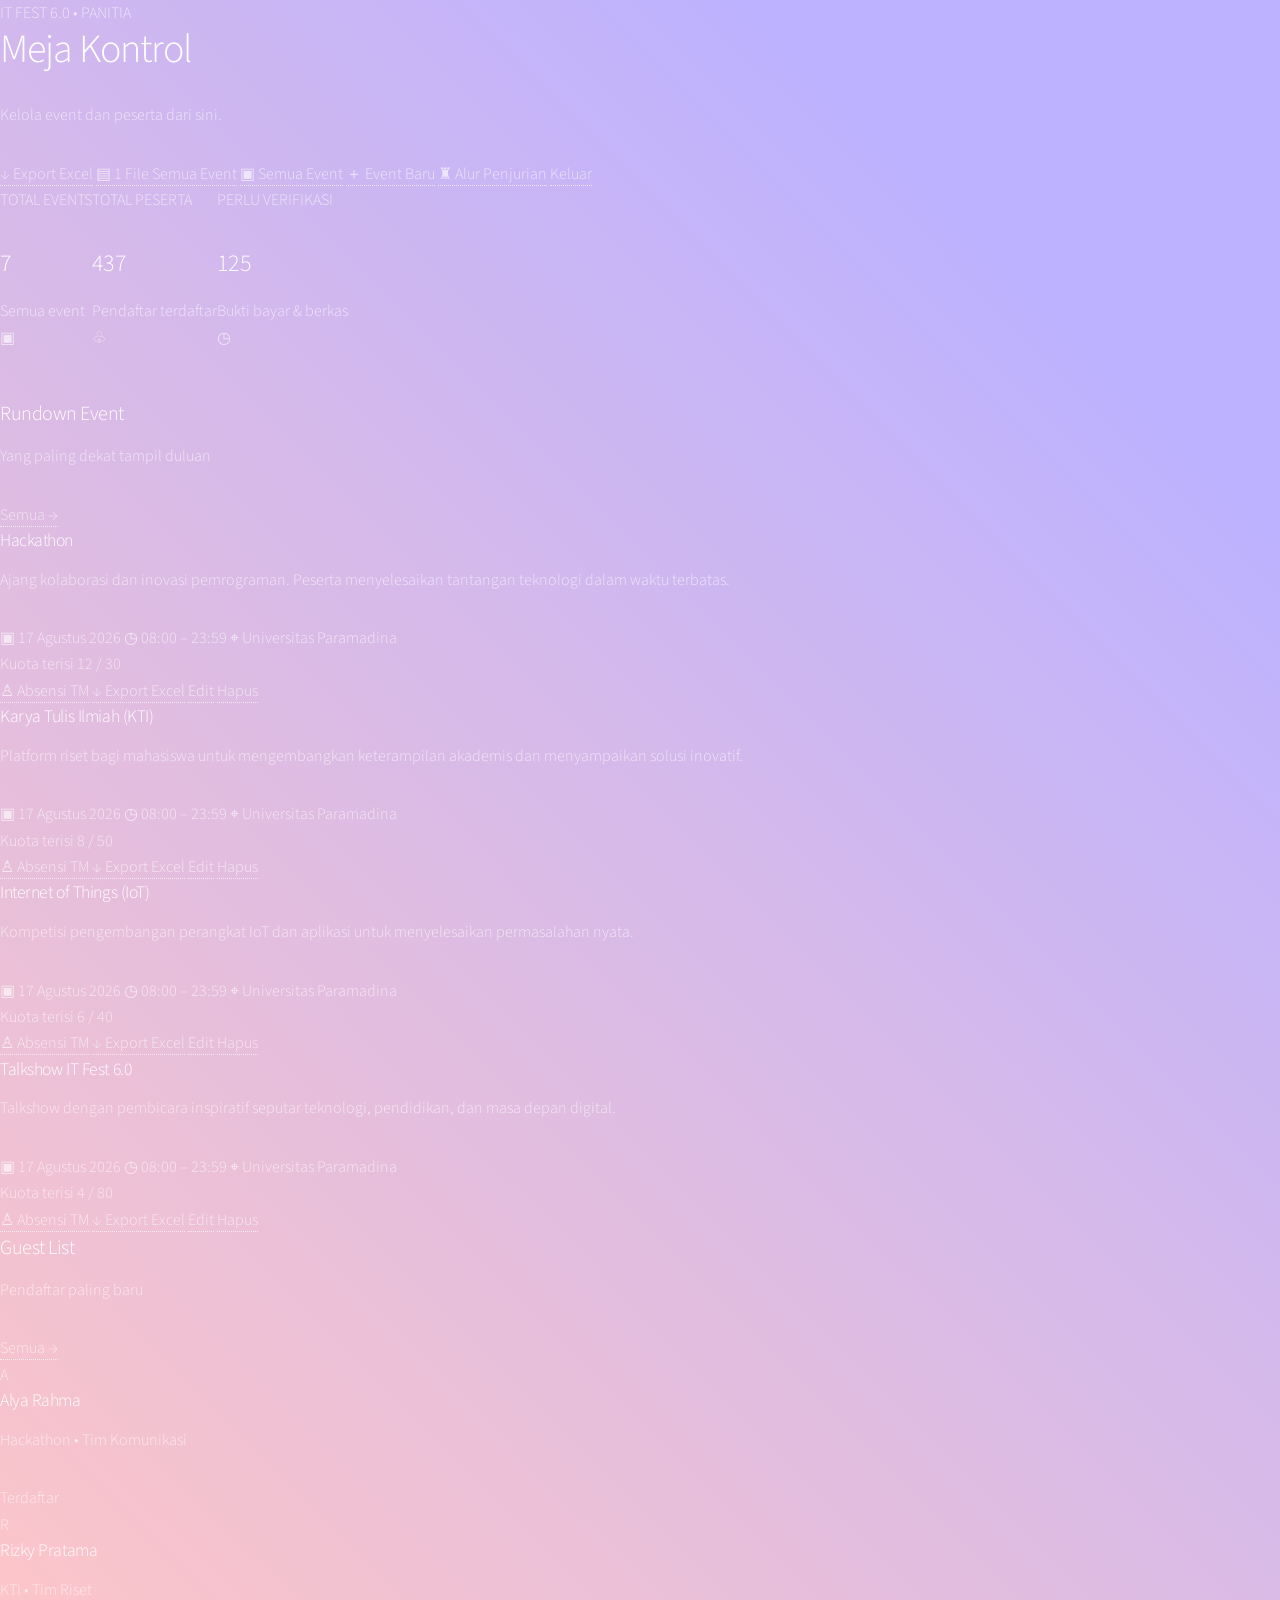
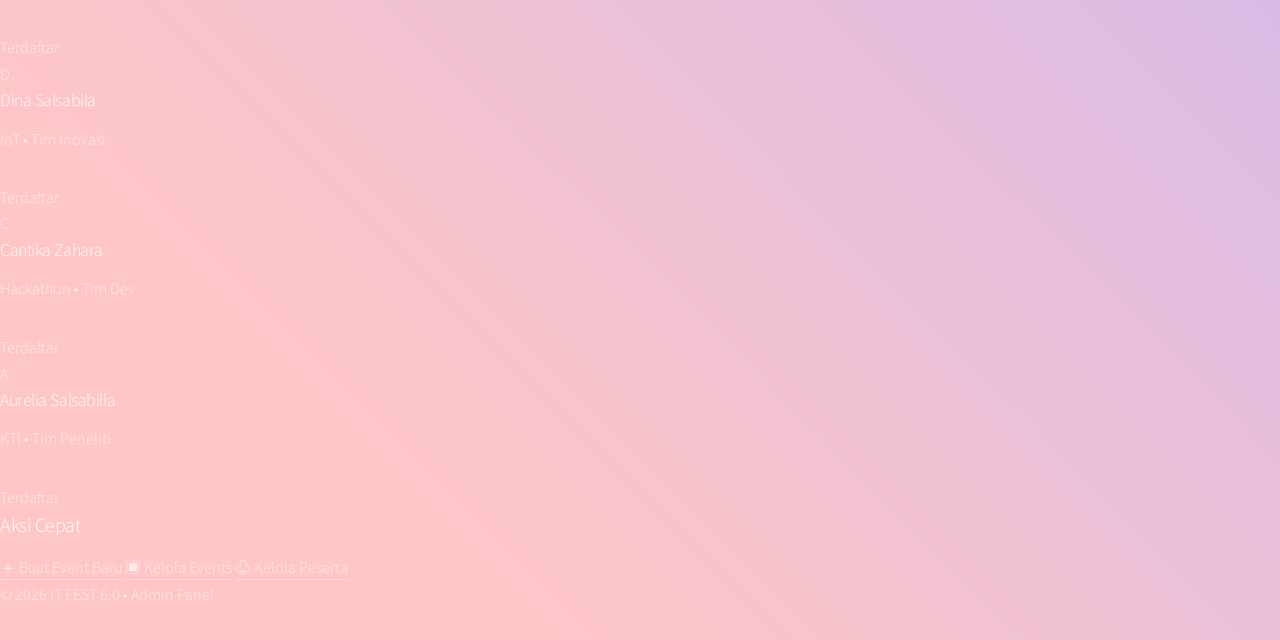
==== commit 274cb644: "Update index.html" ====
--- a/index.html
+++ b/index.html
@@ -1,201 +1,256 @@
-<!DOCTYPE HTML>
-<!--
-	Stellar by HTML5 UP
-	html5up.net | @ajlkn
-	Free for personal and commercial use under the CCA 3.0 license (html5up.net/license)
--->
-<html>
-	<head>
-		<title>IT Fest Paramadina</title>
-		<meta charset="utf-8" />
-		<meta name="viewport" content="width=device-width, initial-scale=1, user-scalable=no" />
-		<link rel="stylesheet" href="main.css" />
-		<noscript><link rel="stylesheet" href="assets/css/noscript.css" /></noscript>
-	</head>
-	<body class="is-preload">
-
-		<!-- Wrapper -->
-			<div id="wrapper"></div>
-
-				<!-- Header -->
-					<header id="header" class="alt">
-						<span class="logo"><img src="images/logo.svg" alt="" /></span>
-						<h1>IT Fest Paramadina</h1>
-                 <p>
-                     Festival Teknologi dan Kompetisi Mahasiswa Universitas Paramadina.
-                 <br />
-                     Wujudkan ide kreatif, tunjukkan inovasi, dan raih prestasi bersama!
-                 <br />
-                     Template by <a href="https://html5up.net">HTML5 UP</a>.
-                 </p>
-
-				<!-- Nav -->
-<nav id="nav">
-    <ul>
-        <li><a href="#intro" class="active">Beranda</a></li>
-        <li><a href="informasi-lomba.html">Informasi Lomba</a></li>
-        <li><a href="alu penjurian.html">alur penjurian</a></li>
-        <li><a href="#cta">Pendaftaran</a></li>
-    </ul>
-</nav>
-				<!-- Main -->
-					<div id="main">
-
-						<!-- Introduction -->
-							<section id="intro" class="main">
-								<div class="spotlight">
-									<div class="content">
-										<header class="major">
-											<h2>Tentang IT Fest Paramadina</h2>
-										</header>
-<p>
-    IT Fest Paramadina merupakan festival teknologi dan kompetisi mahasiswa
-    Universitas Paramadina yang menjadi wadah untuk mengembangkan kreativitas,
-    inovasi, dan kemampuan di bidang teknologi informasi.
-</p>
-									</div>
-									<span class="image"><img src="images/pic01.jpg" alt="" /></span>
-								</div>
-							</section>
-
-						<!-- First Section -->
-							<section id="first" class="main special">
-								<header class="major">
-									<h2>Keunggulan IT Fest Paramadina</h2>
-								</header>
-
-<ul class="features">
-    <li>
-        <span class="icon solid major style1 fa-code"></span>
-        <h3>Kreativitas Digital</h3>
-        <p>
-            Kembangkan ide kreatif dan tunjukkan kemampuanmu
-            melalui karya digital yang menarik.
-        </p>
-    </li>
-    <li>
-        <span class="icon major style3 fa-lightbulb"></span>
-        <h3>Inovasi Teknologi</h3>
-        <p>
-            Tuangkan gagasan menjadi solusi inovatif
-            dengan memanfaatkan teknologi informasi.
-        </p>
-    </li>
-    <li>
-        <span class="icon solid major style5 fa-lightbulb"></span>
-        <h3>Kolaborasi Mahasiswa</h3>
-        <p>
-            Bertukar ide, menambah pengalaman, dan membangun
-            koneksi bersama mahasiswa lainnya.
-        </p>
-    </li>
-</ul
-							</section>
-						<!-- Second Section -->
-							<section id="second" class="main special">
-								<header class="major">
-									<h2>Cabang Lomba IT Fest</h2>
-									<p>
-    Pilih cabang kompetisi sesuai minat dan kemampuanmu.
-    Tunjukkan kreativitas, inovasi, dan kemampuan teknologi
-    bersama mahasiswa lainnya di IT Fest Paramadina.
-</p>
-								</header>
-<ul class="statistics">
-    <li class="style1">
-        <span class="icon solid fa-code-branch"></span>
-        <strong>IT</strong>
-        Teknologi
-    </li>
-    <li class="style2">
-        <span class="icon fa-folder-open"></span>
-        <strong>Fest</strong>
-        Kompetisi
-    </li>
-    <li class="style3">
-        <span class="icon solid fa-laptop"></span>
-        <strong>IT</strong>
-        Teknologi
-    </li>
-    <li class="style4">
-        <span class="icon solid fa-users"></span>
-        <strong>Tim</strong>
-        Kolaborasi
-    </li>
-    <li class="style5">
-        <span class="icon solid fa-gem"></span>
-        <strong>Ide</strong>
-        Inovasi
-    </li>
-</ul>
-<p class="content">
-    IT Fest Paramadina menghadirkan berbagai cabang kompetisi
-    di bidang teknologi informasi. Setiap peserta dapat
-    mengembangkan ide kreatif, menunjukkan kemampuan,
-    dan berinovasi melalui kompetisi yang tersedia.
-</p>
-								
-							</section>
-
-						<!-- Cara Pendaftaran -->
-							<section id="cta" class="main special">
-								<header class="major">
-									<h2>Cara Pendaftaran</h2>
-									<<p>
-    Ikuti IT Fest Paramadina dan tunjukkan kemampuan terbaikmu.
-    Informasi jadwal, persyaratan, dan tata cara pendaftaran
-    akan diumumkan melalui kanal resmi penyelenggara.
-</p>
-								</header>
-								<footer class="major">
-									<ul class="actions special">
-										<li><a href="generic.html" class="button primary">Cara Pendaftaran</a></li>
-										<li><a href="#first" class="button">Tentang Acara</a></li>
-									</ul>
-								</footer>
-							</section>
-
-					</div>
-
-				<!-- Footer -->
-					<footer id="footer">
-						<section>
-							<h2>Ikuti IT Fest Paramadina</h2>
-							<p>
-    Jadilah bagian dari IT Fest Paramadina dan tunjukkan kemampuan
-    terbaikmu dalam bidang teknologi informasi.
-</p>
-						</section>
-						<section>
-							<h2>Informasi Kontak</h2>
-							<dl class="alt">
-								<dt>Address</dt>
-<dd>Universitas Paramadina, Jakarta</dd>
-
-<dt>Email</dt>
-<dd>Informasi@itfestparamadina.ac.id</dd>
-							</dl>
-							<ul class="icons">
-								<li><a href="#" class="icon brands fa-twitter alt"><span class="label">Twitter</span></a></li>
-								<li><a href="#" class="icon brands fa-facebook-f alt"><span class="label">Facebook</span></a></li>
-								<li><a href="#" class="icon brands fa-instagram alt"><span class="label">Instagram</span></a></li>
-								<li><a href="#" class="icon brands fa-github alt"><span class="label">GitHub</span></a></li>
-								<li><a href="#" class="icon brands fa-dribbble alt"><span class="label">Dribbble</span></a></li>
-							</ul>
-						</section>
-						<p class="copyright">&copy; Untitled. Design: <a href="https://html5up.net">HTML5 UP</a>.</p>
-					</footer>
-
-			</div>
-
-		<!-- Scripts -->
-			<script src="assets/js/jquery.min.js"></script>
-			<script src="assets/js/jquery.scrollex.min.js"></script>
-			<script src="assets/js/jquery.scrolly.min.js"></script>
-			<script src="assets/js/browser.min.js"></script>
-			<script src="assets/js/breakpoints.min.js"></script>
-			<script src="assets/js/util.js"></script>
-			<script src="assets/js/main.js"></script>
-
-	</body>
+
+<!DOCTYPE html>
+<html lang="id">
+<head>
+    <meta charset="UTF-8">
+    <meta name="viewport" content="width=device-width, initial-scale=1.0">
+    <title>Meja Kontrol - IT FEST 6.0</title>
+    <link rel="stylesheet" href="style.css">
+</head>
+<body>
+
+    <header class="header">
+        <div class="brand">
+            <span class="label">IT FEST 6.0 • PANITIA</span>
+            <h1>Meja Kontrol</h1>
+            <p>Kelola event dan peserta dari sini.</p>
+        </div>
+
+        <nav class="navigation">
+            <a href="#" class="btn purple">↓ Export Excel</a>
+            <a href="#" class="btn pink">▤ 1 File Semua Event</a>
+            <a href="#" class="btn blue">▣ Semua Event</a>
+            <a href="#" class="btn green">＋ Event Baru</a>
+            <a href="#" class="btn pink">♜ Alur Penjurian</a>
+            <a href="#" class="btn white">Keluar</a>
+        </nav>
+    </header>
+
+    <main>
+        <section class="statistics">
+            <div class="stat-card">
+                <div>
+                    <p>TOTAL EVENTS</p>
+                    <h2>7</h2>
+                    <small>Semua event</small>
+                </div>
+                <span class="stat-icon pink-bg">▣</span>
+            </div>
+
+            <div class="stat-card">
+                <div>
+                    <p>TOTAL PESERTA</p>
+                    <h2>437</h2>
+                    <small>Pendaftar terdaftar</small>
+                </div>
+                <span class="stat-icon blue-bg">♧</span>
+            </div>
+
+            <div class="stat-card">
+                <div>
+                    <p>PERLU VERIFIKASI</p>
+                    <h2 class="pink-text">125</h2>
+                    <small>Bukti bayar & berkas</small>
+                </div>
+                <span class="stat-icon green-bg">◷</span>
+            </div>
+        </section>
+
+        <section class="content">
+
+            <div class="panel">
+                <div class="panel-heading">
+                    <div>
+                        <h3>Rundown Event</h3>
+                        <p>Yang paling dekat tampil duluan</p>
+                    </div>
+                    <a href="#" class="view-all">Semua →</a>
+                </div>
+
+                <div class="event-list">
+
+                    <article class="event-card pink-border">
+                        <h4>Hackathon</h4>
+                        <p class="description">
+                            Ajang kolaborasi dan inovasi pemrograman.
+                            Peserta menyelesaikan tantangan teknologi
+                            dalam waktu terbatas.
+                        </p>
+                        <div class="event-info">
+                            <span>▣ 17 Agustus 2026</span>
+                            <span>◷ 08:00 – 23:59</span>
+                            <span>⌖ Universitas Paramadina</span>
+                        </div>
+                        <div class="progress-info">
+                            <span>Kuota terisi</span>
+                            <span>12 / 30</span>
+                        </div>
+                        <div class="progress">
+                            <div class="progress-fill" style="width:40%"></div>
+                        </div>
+                        <div class="event-actions">
+                            <a href="#" class="btn navy">♙ Absensi TM</a>
+                            <a href="#" class="btn green">↓ Export Excel</a>
+                            <a href="#" class="btn blue">Edit</a>
+                            <a href="#" class="btn white">Hapus</a>
+                        </div>
+                    </article>
+
+                    <article class="event-card blue-border">
+                        <h4>Karya Tulis Ilmiah (KTI)</h4>
+                        <p class="description">
+                            Platform riset bagi mahasiswa untuk
+                            mengembangkan keterampilan akademis dan
+                            menyampaikan solusi inovatif.
+                        </p>
+                        <div class="event-info">
+                            <span>▣ 17 Agustus 2026</span>
+                            <span>◷ 08:00 – 23:59</span>
+                            <span>⌖ Universitas Paramadina</span>
+                        </div>
+                        <div class="progress-info">
+                            <span>Kuota terisi</span>
+                            <span>8 / 50</span>
+                        </div>
+                        <div class="progress">
+                            <div class="progress-fill" style="width:16%"></div>
+                        </div>
+                        <div class="event-actions">
+                            <a href="#" class="btn navy">♙ Absensi TM</a>
+                            <a href="#" class="btn green">↓ Export Excel</a>
+                            <a href="#" class="btn blue">Edit</a>
+                            <a href="#" class="btn white">Hapus</a>
+                        </div>
+                    </article>
+
+                    <article class="event-card green-border">
+                        <h4>Internet of Things (IoT)</h4>
+                        <p class="description">
+                            Kompetisi pengembangan perangkat IoT
+                            dan aplikasi untuk menyelesaikan
+                            permasalahan nyata.
+                        </p>
+                        <div class="event-info">
+                            <span>▣ 17 Agustus 2026</span>
+                            <span>◷ 08:00 – 23:59</span>
+                            <span>⌖ Universitas Paramadina</span>
+                        </div>
+                        <div class="progress-info">
+                            <span>Kuota terisi</span>
+                            <span>6 / 40</span>
+                        </div>
+                        <div class="progress">
+                            <div class="progress-fill" style="width:15%"></div>
+                        </div>
+                        <div class="event-actions">
+                            <a href="#" class="btn navy">♙ Absensi TM</a>
+                            <a href="#" class="btn green">↓ Export Excel</a>
+                            <a href="#" class="btn blue">Edit</a>
+                            <a href="#" class="btn white">Hapus</a>
+                        </div>
+                    </article>
+
+                    <article class="event-card purple-border">
+                        <h4>Talkshow IT Fest 6.0</h4>
+                        <p class="description">
+                            Talkshow dengan pembicara inspiratif
+                            seputar teknologi, pendidikan, dan masa
+                            depan digital.
+                        </p>
+                        <div class="event-info">
+                            <span>▣ 17 Agustus 2026</span>
+                            <span>◷ 08:00 – 23:59</span>
+                            <span>⌖ Universitas Paramadina</span>
+                        </div>
+                        <div class="progress-info">
+                            <span>Kuota terisi</span>
+                            <span>4 / 80</span>
+                        </div>
+                        <div class="progress">
+                            <div class="progress-fill" style="width:5%"></div>
+                        </div>
+                        <div class="event-actions">
+                            <a href="#" class="btn navy">♙ Absensi TM</a>
+                            <a href="#" class="btn green">↓ Export Excel</a>
+                            <a href="#" class="btn blue">Edit</a>
+                            <a href="#" class="btn white">Hapus</a>
+                        </div>
+                    </article>
+
+                </div>
+            </div>
+
+            <aside class="sidebar">
+
+                <div class="panel guest-panel">
+                    <div class="panel-heading">
+                        <div>
+                            <h3>Guest List</h3>
+                            <p>Pendaftar paling baru</p>
+                        </div>
+                        <a href="#" class="view-all">Semua →</a>
+                    </div>
+
+                    <div class="guest">
+                        <span class="avatar avatar-pink">A</span>
+                        <div class="guest-detail">
+                            <h4>Alya Rahma</h4>
+                            <p>Hackathon • Tim Komunikasi</p>
+                        </div>
+                        <span class="status">Terdaftar</span>
+                    </div>
+
+                    <div class="guest">
+                        <span class="avatar avatar-blue">R</span>
+                        <div class="guest-detail">
+                            <h4>Rizky Pratama</h4>
+                            <p>KTI • Tim Riset</p>
+                        </div>
+                        <span class="status">Terdaftar</span>
+                    </div>
+
+                    <div class="guest">
+                        <span class="avatar avatar-green">D</span>
+                        <div class="guest-detail">
+                            <h4>Dina Salsabila</h4>
+                            <p>IoT • Tim Inovasi</p>
+                        </div>
+                        <span class="status">Terdaftar</span>
+                    </div>
+
+                    <div class="guest">
+                        <span class="avatar avatar-purple">C</span>
+                        <div class="guest-detail">
+                            <h4>Cantika Zahara</h4>
+                            <p>Hackathon • Tim Dev</p>
+                        </div>
+                        <span class="status">Terdaftar</span>
+                    </div>
+
+                    <div class="guest">
+                        <span class="avatar avatar-pink">A</span>
+                        <div class="guest-detail">
+                            <h4>Aurelia Salsabilla</h4>
+                            <p>KTI • Tim Peneliti</p>
+                        </div>
+                        <span class="status">Terdaftar</span>
+                    </div>
+                </div>
+
+                <div class="panel quick-panel">
+                    <h3>Aksi Cepat</h3>
+                    <a href="#" class="btn green full-btn">＋ Buat Event Baru</a>
+                    <a href="#" class="btn blue full-btn">▣ Kelola Events</a>
+                    <a href="#" class="btn pink full-btn">♧ Kelola Peserta</a>
+                </div>
+
+            </aside>
+        </section>
+    </main>
+
+    <footer>
+        <p>© 2026 IT FEST 6.0 • Admin Panel</p>
+    </footer>
+
+</body>
 </html>
--- a/style.css
+++ b/style.css
@@ -0,0 +1,3910 @@
+@import url(fontawesome-all.min.css);
+@import 'https://fonts.googleapis.com/css?family=Source+Sans+Pro:300,400';
+
+/*
+	Stellar by HTML5 UP
+	html5up.net | @ajlkn
+	Free for personal and commercial use under the CCA 3.0 license (html5up.net/license)
+*/
+
+html, body, div, span, applet, object,
+iframe, h1, h2, h3, h4, h5, h6, p, blockquote,
+pre, a, abbr, acronym, address, big, cite,
+code, del, dfn, em, img, ins, kbd, q, s, samp,
+small, strike, strong, sub, sup, tt, var, b,
+u, i, center, dl, dt, dd, ol, ul, li, fieldset,
+form, label, legend, table, caption, tbody,
+tfoot, thead, tr, th, td, article, aside,
+canvas, details, embed, figure, figcaption,
+footer, header, hgroup, menu, nav, output, ruby,
+section, summary, time, mark, audio, video {
+	margin: 0;
+	padding: 0;
+	border: 0;
+	font-size: 100%;
+	font: inherit;
+	vertical-align: baseline;}
+
+article, aside, details, figcaption, figure,
+footer, header, hgroup, menu, nav, section {
+	display: block;}
+
+body {
+	line-height: 1;
+}
+
+ol, ul {
+	list-style: none;
+}
+
+blockquote, q {
+	quotes: none;
+}
+
+	blockquote:before, blockquote:after, q:before, q:after {
+		content: '';
+		content: none;
+	}
+
+table {
+	border-collapse: collapse;
+	border-spacing: 0;
+}
+
+body {
+	-webkit-text-size-adjust: none;
+}
+
+mark {
+	background-color: transparent;
+	color: inherit;
+}
+
+input::-moz-focus-inner {
+	border: 0;
+	padding: 0;
+}
+
+input, select, textarea {
+	-moz-appearance: none;
+	-webkit-appearance: none;
+	-ms-appearance: none;
+	appearance: none;
+}
+
+/* Basic */
+
+	@-ms-viewport {
+		width: device-width;
+	}
+
+	body {
+		-ms-overflow-style: scrollbar;
+	}
+
+	@media screen and (max-width: 480px) {
+
+		html, body {
+			min-width: 320px;
+		}
+
+	}
+
+	html {
+		box-sizing: border-box;
+	}
+
+	*, *:before, *:after {
+		box-sizing: inherit;
+	}
+
+	body {
+		background-color: #FFC6C6;
+		background-image: url("images/overlay.png"), -moz-linear-gradient(45deg, #FFC6C6 15%, #BDB2FF 85%);
+		background-image: url("images/overlay.png"), -webkit-linear-gradient(45deg, #FFC6C6 15%,#BDB2FF 85%);
+		background-image: url("images/overlay.png"), -ms-linear-gradient(45deg, #FFC6C6 15%, #BDB2FF 85%);
+		background-image: url("images/overlay.png"), linear-gradient(45deg, #FFC6C6 15%, #BDB2FF 85%);
+	}
+
+		body.is-preload *, body.is-preload *:before, body.is-preload *:after {
+			-moz-animation: none !important;
+			-webkit-animation: none !important;
+			-ms-animation: none !important;
+			animation: none !important;
+			-moz-transition: none !important;
+			-webkit-transition: none !important;
+			-ms-transition: none !important;
+			transition: none !important;
+		}
+
+/* Type */
+
+	body {
+		background-color: #935d8c;
+		color: rgba(255, 255, 255, 0.65);
+	}
+
+	body, input, select, textarea {
+		font-family: "Source Sans Pro", Helvetica, sans-serif;
+		font-size: 17pt;
+		font-weight: 300;
+		line-height: 1.65;
+	}
+
+		@media screen and (max-width: 1680px) {
+
+			body, input, select, textarea {
+				font-size: 14pt;
+			}
+
+		}
+
+		@media screen and (max-width: 1280px) {
+
+			body, input, select, textarea {
+				font-size: 12pt;
+			}
+
+		}
+
+		@media screen and (max-width: 360px) {
+
+			body, input, select, textarea {
+				font-size: 11pt;
+			}
+
+		}
+
+	a {
+		-moz-transition: color 0.2s ease, border-bottom 0.2s ease;
+		-webkit-transition: color 0.2s ease, border-bottom 0.2s ease;
+		-ms-transition: color 0.2s ease, border-bottom 0.2s ease;
+		transition: color 0.2s ease, border-bottom 0.2s ease;
+		text-decoration: none;
+		border-bottom: dotted 1px;
+		color: inherit;
+	}
+
+		a:hover {
+			border-bottom-color: transparent;
+		}
+
+	strong, b {
+		font-weight: 400;
+	}
+
+	em, i {
+		font-style: italic;
+	}
+
+	p {
+		margin: 0 0 2em 0;
+	}
+
+		p.content {
+			-moz-columns: 20em 2;
+			-webkit-columns: 20em 2;
+			-ms-columns: 20em 2;
+			columns: 20em 2;
+			-moz-column-gap: 2em;
+			-webkit-column-gap: 2em;
+			-ms-column-gap: 2em;
+			column-gap: 2em;
+			text-align: justify;
+		}
+
+	h1, h2, h3, h4, h5, h6 {
+		font-weight: 300;
+		line-height: 1.5;
+		margin: 0 0 0.7em 0;
+		letter-spacing: -0.025em;
+	}
+
+		h1 a, h2 a, h3 a, h4 a, h5 a, h6 a {
+			color: inherit;
+			text-decoration: none;
+		}
+
+	h1 {
+		font-size: 2.5em;
+		line-height: 1.2;
+	}
+
+	h2 {
+		font-size: 1.5em;
+	}
+
+	h3 {
+		font-size: 1.25em;
+	}
+
+	h4 {
+		font-size: 1.1em;
+	}
+
+	h5 {
+		font-size: 0.9em;
+	}
+
+	h6 {
+		font-size: 0.7em;
+	}
+
+	@media screen and (max-width: 736px) {
+
+		h1 {
+			font-size: 2em;
+		}
+
+	}
+
+	sub {
+		font-size: 0.8em;
+		position: relative;
+		top: 0.5em;
+	}
+
+	sup {
+		font-size: 0.8em;
+		position: relative;
+		top: -0.5em;
+	}
+
+	blockquote {
+		border-left: solid 4px;
+		font-style: italic;
+		margin: 0 0 2em 0;
+		padding: 0.5em 0 0.5em 2em;
+	}
+
+	code {
+		border-radius: 8px;
+		border: solid 1px;
+		font-family: "Courier New", monospace;
+		font-size: 0.9em;
+		margin: 0 0.25em;
+		padding: 0.25em 0.65em;
+	}
+
+	pre {
+		-webkit-overflow-scrolling: touch;
+		font-family: "Courier New", monospace;
+		font-size: 0.9em;
+		margin: 0 0 2em 0;
+	}
+
+		pre code {
+			display: block;
+			line-height: 1.75;
+			padding: 1em 1.5em;
+			overflow-x: auto;
+		}
+
+	hr {
+		border: 0;
+		border-bottom: solid 1px;
+		margin: 2em 0;
+	}
+
+		hr.major {
+			margin: 3em 0;
+		}
+
+	.align-left {
+		text-align: left;
+	}
+
+	.align-center {
+		text-align: center;
+	}
+
+	.align-right {
+		text-align: right;
+	}
+
+	input, select, textarea {
+		color: #ffffff;
+	}
+
+	a:hover {
+		color: #ffffff;
+	}
+
+	strong, b {
+		color: #ffffff;
+	}
+
+	h1, h2, h3, h4, h5, h6 {
+		color: #ffffff;
+	}
+
+	blockquote {
+		border-left-color: rgba(255, 255, 255, 0.35);
+	}
+
+	code {
+		background: rgba(255, 255, 255, 0.075);
+		border-color: rgba(255, 255, 255, 0.35);
+	}
+
+	hr {
+		border-bottom-color: rgba(255, 255, 255, 0.35);
+	}
+
+/* Row */
+
+	.row {
+		display: flex;
+		flex-wrap: wrap;
+		box-sizing: border-box;
+		align-items: stretch;
+	}
+
+		.row > * {
+			box-sizing: border-box;
+		}
+
+		.row.gtr-uniform > * > :last-child {
+			margin-bottom: 0;
+		}
+
+		.row.aln-left {
+			justify-content: flex-start;
+		}
+
+		.row.aln-center {
+			justify-content: center;
+		}
+
+		.row.aln-right {
+			justify-content: flex-end;
+		}
+
+		.row.aln-top {
+			align-items: flex-start;
+		}
+
+		.row.aln-middle {
+			align-items: center;
+		}
+
+		.row.aln-bottom {
+			align-items: flex-end;
+		}
+
+		.row > .imp {
+			order: -1;
+		}
+
+		.row > .col-1 {
+			width: 8.33333%;
+		}
+
+		.row > .off-1 {
+			margin-left: 8.33333%;
+		}
+
+		.row > .col-2 {
+			width: 16.66667%;
+		}
+
+		.row > .off-2 {
+			margin-left: 16.66667%;
+		}
+
+		.row > .col-3 {
+			width: 25%;
+		}
+
+		.row > .off-3 {
+			margin-left: 25%;
+		}
+
+		.row > .col-4 {
+			width: 33.33333%;
+		}
+
+		.row > .off-4 {
+			margin-left: 33.33333%;
+		}
+
+		.row > .col-5 {
+			width: 41.66667%;
+		}
+
+		.row > .off-5 {
+			margin-left: 41.66667%;
+		}
+
+		.row > .col-6 {
+			width: 50%;
+		}
+
+		.row > .off-6 {
+			margin-left: 50%;
+		}
+
+		.row > .col-7 {
+			width: 58.33333%;
+		}
+
+		.row > .off-7 {
+			margin-left: 58.33333%;
+		}
+
+		.row > .col-8 {
+			width: 66.66667%;
+		}
+
+		.row > .off-8 {
+			margin-left: 66.66667%;
+		}
+
+		.row > .col-9 {
+			width: 75%;
+		}
+
+		.row > .off-9 {
+			margin-left: 75%;
+		}
+
+		.row > .col-10 {
+			width: 83.33333%;
+		}
+
+		.row > .off-10 {
+			margin-left: 83.33333%;
+		}
+
+		.row > .col-11 {
+			width: 91.66667%;
+		}
+
+		.row > .off-11 {
+			margin-left: 91.66667%;
+		}
+
+		.row > .col-12 {
+			width: 100%;
+		}
+
+		.row > .off-12 {
+			margin-left: 100%;
+		}
+
+		.row.gtr-0 {
+			margin-top: 0;
+			margin-left: 0em;
+		}
+
+			.row.gtr-0 > * {
+				padding: 0 0 0 0em;
+			}
+
+			.row.gtr-0.gtr-uniform {
+				margin-top: 0em;
+			}
+
+				.row.gtr-0.gtr-uniform > * {
+					padding-top: 0em;
+				}
+
+		.row.gtr-25 {
+			margin-top: 0;
+			margin-left: -0.375em;
+		}
+
+			.row.gtr-25 > * {
+				padding: 0 0 0 0.375em;
+			}
+
+			.row.gtr-25.gtr-uniform {
+				margin-top: -0.375em;
+			}
+
+				.row.gtr-25.gtr-uniform > * {
+					padding-top: 0.375em;
+				}
+
+		.row.gtr-50 {
+			margin-top: 0;
+			margin-left: -0.75em;
+		}
+
+			.row.gtr-50 > * {
+				padding: 0 0 0 0.75em;
+			}
+
+			.row.gtr-50.gtr-uniform {
+				margin-top: -0.75em;
+			}
+
+				.row.gtr-50.gtr-uniform > * {
+					padding-top: 0.75em;
+				}
+
+		.row {
+			margin-top: 0;
+			margin-left: -1.5em;
+		}
+
+			.row > * {
+				padding: 0 0 0 1.5em;
+			}
+
+			.row.gtr-uniform {
+				margin-top: -1.5em;
+			}
+
+				.row.gtr-uniform > * {
+					padding-top: 1.5em;
+				}
+
+		.row.gtr-150 {
+			margin-top: 0;
+			margin-left: -2.25em;
+		}
+
+			.row.gtr-150 > * {
+				padding: 0 0 0 2.25em;
+			}
+
+			.row.gtr-150.gtr-uniform {
+				margin-top: -2.25em;
+			}
+
+				.row.gtr-150.gtr-uniform > * {
+					padding-top: 2.25em;
+				}
+
+		.row.gtr-200 {
+			margin-top: 0;
+			margin-left: -3em;
+		}
+
+			.row.gtr-200 > * {
+				padding: 0 0 0 3em;
+			}
+
+			.row.gtr-200.gtr-uniform {
+				margin-top: -3em;
+			}
+
+				.row.gtr-200.gtr-uniform > * {
+					padding-top: 3em;
+				}
+
+		@media screen and (max-width: 1680px) {
+
+			.row {
+				display: flex;
+				flex-wrap: wrap;
+				box-sizing: border-box;
+				align-items: stretch;
+			}
+
+				.row > * {
+					box-sizing: border-box;
+				}
+
+				.row.gtr-uniform > * > :last-child {
+					margin-bottom: 0;
+				}
+
+				.row.aln-left {
+					justify-content: flex-start;
+				}
+
+				.row.aln-center {
+					justify-content: center;
+				}
+
+				.row.aln-right {
+					justify-content: flex-end;
+				}
+
+				.row.aln-top {
+					align-items: flex-start;
+				}
+
+				.row.aln-middle {
+					align-items: center;
+				}
+
+				.row.aln-bottom {
+					align-items: flex-end;
+				}
+
+				.row > .imp-xlarge {
+					order: -1;
+				}
+
+				.row > .col-1-xlarge {
+					width: 8.33333%;
+				}
+
+				.row > .off-1-xlarge {
+					margin-left: 8.33333%;
+				}
+
+				.row > .col-2-xlarge {
+					width: 16.66667%;
+				}
+
+				.row > .off-2-xlarge {
+					margin-left: 16.66667%;
+				}
+
+				.row > .col-3-xlarge {
+					width: 25%;
+				}
+
+				.row > .off-3-xlarge {
+					margin-left: 25%;
+				}
+
+				.row > .col-4-xlarge {
+					width: 33.33333%;
+				}
+
+				.row > .off-4-xlarge {
+					margin-left: 33.33333%;
+				}
+
+				.row > .col-5-xlarge {
+					width: 41.66667%;
+				}
+
+				.row > .off-5-xlarge {
+					margin-left: 41.66667%;
+				}
+
+				.row > .col-6-xlarge {
+					width: 50%;
+				}
+
+				.row > .off-6-xlarge {
+					margin-left: 50%;
+				}
+
+				.row > .col-7-xlarge {
+					width: 58.33333%;
+				}
+
+				.row > .off-7-xlarge {
+					margin-left: 58.33333%;
+				}
+
+				.row > .col-8-xlarge {
+					width: 66.66667%;
+				}
+
+				.row > .off-8-xlarge {
+					margin-left: 66.66667%;
+				}
+
+				.row > .col-9-xlarge {
+					width: 75%;
+				}
+
+				.row > .off-9-xlarge {
+					margin-left: 75%;
+				}
+
+				.row > .col-10-xlarge {
+					width: 83.33333%;
+				}
+
+				.row > .off-10-xlarge {
+					margin-left: 83.33333%;
+				}
+
+				.row > .col-11-xlarge {
+					width: 91.66667%;
+				}
+
+				.row > .off-11-xlarge {
+					margin-left: 91.66667%;
+				}
+
+				.row > .col-12-xlarge {
+					width: 100%;
+				}
+
+				.row > .off-12-xlarge {
+					margin-left: 100%;
+				}
+
+				.row.gtr-0 {
+					margin-top: 0;
+					margin-left: 0em;
+				}
+
+					.row.gtr-0 > * {
+						padding: 0 0 0 0em;
+					}
+
+					.row.gtr-0.gtr-uniform {
+						margin-top: 0em;
+					}
+
+						.row.gtr-0.gtr-uniform > * {
+							padding-top: 0em;
+						}
+
+				.row.gtr-25 {
+					margin-top: 0;
+					margin-left: -0.375em;
+				}
+
+					.row.gtr-25 > * {
+						padding: 0 0 0 0.375em;
+					}
+
+					.row.gtr-25.gtr-uniform {
+						margin-top: -0.375em;
+					}
+
+						.row.gtr-25.gtr-uniform > * {
+							padding-top: 0.375em;
+						}
+
+				.row.gtr-50 {
+					margin-top: 0;
+					margin-left: -0.75em;
+				}
+
+					.row.gtr-50 > * {
+						padding: 0 0 0 0.75em;
+					}
+
+					.row.gtr-50.gtr-uniform {
+						margin-top: -0.75em;
+					}
+
+						.row.gtr-50.gtr-uniform > * {
+							padding-top: 0.75em;
+						}
+
+				.row {
+					margin-top: 0;
+					margin-left: -1.5em;
+				}
+
+					.row > * {
+						padding: 0 0 0 1.5em;
+					}
+
+					.row.gtr-uniform {
+						margin-top: -1.5em;
+					}
+
+						.row.gtr-uniform > * {
+							padding-top: 1.5em;
+						}
+
+				.row.gtr-150 {
+					margin-top: 0;
+					margin-left: -2.25em;
+				}
+
+					.row.gtr-150 > * {
+						padding: 0 0 0 2.25em;
+					}
+
+					.row.gtr-150.gtr-uniform {
+						margin-top: -2.25em;
+					}
+
+						.row.gtr-150.gtr-uniform > * {
+							padding-top: 2.25em;
+						}
+
+				.row.gtr-200 {
+					margin-top: 0;
+					margin-left: -3em;
+				}
+
+					.row.gtr-200 > * {
+						padding: 0 0 0 3em;
+					}
+
+					.row.gtr-200.gtr-uniform {
+						margin-top: -3em;
+					}
+
+						.row.gtr-200.gtr-uniform > * {
+							padding-top: 3em;
+						}
+
+		}
+
+		@media screen and (max-width: 1280px) {
+
+			.row {
+				display: flex;
+				flex-wrap: wrap;
+				box-sizing: border-box;
+				align-items: stretch;
+			}
+
+				.row > * {
+					box-sizing: border-box;
+				}
+
+				.row.gtr-uniform > * > :last-child {
+					margin-bottom: 0;
+				}
+
+				.row.aln-left {
+					justify-content: flex-start;
+				}
+
+				.row.aln-center {
+					justify-content: center;
+				}
+
+				.row.aln-right {
+					justify-content: flex-end;
+				}
+
+				.row.aln-top {
+					align-items: flex-start;
+				}
+
+				.row.aln-middle {
+					align-items: center;
+				}
+
+				.row.aln-bottom {
+					align-items: flex-end;
+				}
+
+				.row > .imp-large {
+					order: -1;
+				}
+
+				.row > .col-1-large {
+					width: 8.33333%;
+				}
+
+				.row > .off-1-large {
+					margin-left: 8.33333%;
+				}
+
+				.row > .col-2-large {
+					width: 16.66667%;
+				}
+
+				.row > .off-2-large {
+					margin-left: 16.66667%;
+				}
+
+				.row > .col-3-large {
+					width: 25%;
+				}
+
+				.row > .off-3-large {
+					margin-left: 25%;
+				}
+
+				.row > .col-4-large {
+					width: 33.33333%;
+				}
+
+				.row > .off-4-large {
+					margin-left: 33.33333%;
+				}
+
+				.row > .col-5-large {
+					width: 41.66667%;
+				}
+
+				.row > .off-5-large {
+					margin-left: 41.66667%;
+				}
+
+				.row > .col-6-large {
+					width: 50%;
+				}
+
+				.row > .off-6-large {
+					margin-left: 50%;
+				}
+
+				.row > .col-7-large {
+					width: 58.33333%;
+				}
+
+				.row > .off-7-large {
+					margin-left: 58.33333%;
+				}
+
+				.row > .col-8-large {
+					width: 66.66667%;
+				}
+
+				.row > .off-8-large {
+					margin-left: 66.66667%;
+				}
+
+				.row > .col-9-large {
+					width: 75%;
+				}
+
+				.row > .off-9-large {
+					margin-left: 75%;
+				}
+
+				.row > .col-10-large {
+					width: 83.33333%;
+				}
+
+				.row > .off-10-large {
+					margin-left: 83.33333%;
+				}
+
+				.row > .col-11-large {
+					width: 91.66667%;
+				}
+
+				.row > .off-11-large {
+					margin-left: 91.66667%;
+				}
+
+				.row > .col-12-large {
+					width: 100%;
+				}
+
+				.row > .off-12-large {
+					margin-left: 100%;
+				}
+
+				.row.gtr-0 {
+					margin-top: 0;
+					margin-left: 0em;
+				}
+
+					.row.gtr-0 > * {
+						padding: 0 0 0 0em;
+					}
+
+					.row.gtr-0.gtr-uniform {
+						margin-top: 0em;
+					}
+
+						.row.gtr-0.gtr-uniform > * {
+							padding-top: 0em;
+						}
+
+				.row.gtr-25 {
+					margin-top: 0;
+					margin-left: -0.375em;
+				}
+
+					.row.gtr-25 > * {
+						padding: 0 0 0 0.375em;
+					}
+
+					.row.gtr-25.gtr-uniform {
+						margin-top: -0.375em;
+					}
+
+						.row.gtr-25.gtr-uniform > * {
+							padding-top: 0.375em;
+						}
+
+				.row.gtr-50 {
+					margin-top: 0;
+					margin-left: -0.75em;
+				}
+
+					.row.gtr-50 > * {
+						padding: 0 0 0 0.75em;
+					}
+
+					.row.gtr-50.gtr-uniform {
+						margin-top: -0.75em;
+					}
+
+						.row.gtr-50.gtr-uniform > * {
+							padding-top: 0.75em;
+						}
+
+				.row {
+					margin-top: 0;
+					margin-left: -1.5em;
+				}
+
+					.row > * {
+						padding: 0 0 0 1.5em;
+					}
+
+					.row.gtr-uniform {
+						margin-top: -1.5em;
+					}
+
+						.row.gtr-uniform > * {
+							padding-top: 1.5em;
+						}
+
+				.row.gtr-150 {
+					margin-top: 0;
+					margin-left: -2.25em;
+				}
+
+					.row.gtr-150 > * {
+						padding: 0 0 0 2.25em;
+					}
+
+					.row.gtr-150.gtr-uniform {
+						margin-top: -2.25em;
+					}
+
+						.row.gtr-150.gtr-uniform > * {
+							padding-top: 2.25em;
+						}
+
+				.row.gtr-200 {
+					margin-top: 0;
+					margin-left: -3em;
+				}
+
+					.row.gtr-200 > * {
+						padding: 0 0 0 3em;
+					}
+
+					.row.gtr-200.gtr-uniform {
+						margin-top: -3em;
+					}
+
+						.row.gtr-200.gtr-uniform > * {
+							padding-top: 3em;
+						}
+
+		}
+
+		@media screen and (max-width: 980px) {
+
+			.row {
+				display: flex;
+				flex-wrap: wrap;
+				box-sizing: border-box;
+				align-items: stretch;
+			}
+
+				.row > * {
+					box-sizing: border-box;
+				}
+
+				.row.gtr-uniform > * > :last-child {
+					margin-bottom: 0;
+				}
+
+				.row.aln-left {
+					justify-content: flex-start;
+				}
+
+				.row.aln-center {
+					justify-content: center;
+				}
+
+				.row.aln-right {
+					justify-content: flex-end;
+				}
+
+				.row.aln-top {
+					align-items: flex-start;
+				}
+
+				.row.aln-middle {
+					align-items: center;
+				}
+
+				.row.aln-bottom {
+					align-items: flex-end;
+				}
+
+				.row > .imp-medium {
+					order: -1;
+				}
+
+				.row > .col-1-medium {
+					width: 8.33333%;
+				}
+
+				.row > .off-1-medium {
+					margin-left: 8.33333%;
+				}
+
+				.row > .col-2-medium {
+					width: 16.66667%;
+				}
+
+				.row > .off-2-medium {
+					margin-left: 16.66667%;
+				}
+
+				.row > .col-3-medium {
+					width: 25%;
+				}
+
+				.row > .off-3-medium {
+					margin-left: 25%;
+				}
+
+				.row > .col-4-medium {
+					width: 33.33333%;
+				}
+
+				.row > .off-4-medium {
+					margin-left: 33.33333%;
+				}
+
+				.row > .col-5-medium {
+					width: 41.66667%;
+				}
+
+				.row > .off-5-medium {
+					margin-left: 41.66667%;
+				}
+
+				.row > .col-6-medium {
+					width: 50%;
+				}
+
+				.row > .off-6-medium {
+					margin-left: 50%;
+				}
+
+				.row > .col-7-medium {
+					width: 58.33333%;
+				}
+
+				.row > .off-7-medium {
+					margin-left: 58.33333%;
+				}
+
+				.row > .col-8-medium {
+					width: 66.66667%;
+				}
+
+				.row > .off-8-medium {
+					margin-left: 66.66667%;
+				}
+
+				.row > .col-9-medium {
+					width: 75%;
+				}
+
+				.row > .off-9-medium {
+					margin-left: 75%;
+				}
+
+				.row > .col-10-medium {
+					width: 83.33333%;
+				}
+
+				.row > .off-10-medium {
+					margin-left: 83.33333%;
+				}
+
+				.row > .col-11-medium {
+					width: 91.66667%;
+				}
+
+				.row > .off-11-medium {
+					margin-left: 91.66667%;
+				}
+
+				.row > .col-12-medium {
+					width: 100%;
+				}
+
+				.row > .off-12-medium {
+					margin-left: 100%;
+				}
+
+				.row.gtr-0 {
+					margin-top: 0;
+					margin-left: 0em;
+				}
+
+					.row.gtr-0 > * {
+						padding: 0 0 0 0em;
+					}
+
+					.row.gtr-0.gtr-uniform {
+						margin-top: 0em;
+					}
+
+						.row.gtr-0.gtr-uniform > * {
+							padding-top: 0em;
+						}
+
+				.row.gtr-25 {
+					margin-top: 0;
+					margin-left: -0.375em;
+				}
+
+					.row.gtr-25 > * {
+						padding: 0 0 0 0.375em;
+					}
+
+					.row.gtr-25.gtr-uniform {
+						margin-top: -0.375em;
+					}
+
+						.row.gtr-25.gtr-uniform > * {
+							padding-top: 0.375em;
+						}
+
+				.row.gtr-50 {
+					margin-top: 0;
+					margin-left: -0.75em;
+				}
+
+					.row.gtr-50 > * {
+						padding: 0 0 0 0.75em;
+					}
+
+					.row.gtr-50.gtr-uniform {
+						margin-top: -0.75em;
+					}
+
+						.row.gtr-50.gtr-uniform > * {
+							padding-top: 0.75em;
+						}
+
+				.row {
+					margin-top: 0;
+					margin-left: -1.5em;
+				}
+
+					.row > * {
+						padding: 0 0 0 1.5em;
+					}
+
+					.row.gtr-uniform {
+						margin-top: -1.5em;
+					}
+
+						.row.gtr-uniform > * {
+							padding-top: 1.5em;
+						}
+
+				.row.gtr-150 {
+					margin-top: 0;
+					margin-left: -2.25em;
+				}
+
+					.row.gtr-150 > * {
+						padding: 0 0 0 2.25em;
+					}
+
+					.row.gtr-150.gtr-uniform {
+						margin-top: -2.25em;
+					}
+
+						.row.gtr-150.gtr-uniform > * {
+							padding-top: 2.25em;
+						}
+
+				.row.gtr-200 {
+					margin-top: 0;
+					margin-left: -3em;
+				}
+
+					.row.gtr-200 > * {
+						padding: 0 0 0 3em;
+					}
+
+					.row.gtr-200.gtr-uniform {
+						margin-top: -3em;
+					}
+
+						.row.gtr-200.gtr-uniform > * {
+							padding-top: 3em;
+						}
+
+		}
+
+		@media screen and (max-width: 736px) {
+
+			.row {
+				display: flex;
+				flex-wrap: wrap;
+				box-sizing: border-box;
+				align-items: stretch;
+			}
+
+				.row > * {
+					box-sizing: border-box;
+				}
+
+				.row.gtr-uniform > * > :last-child {
+					margin-bottom: 0;
+				}
+
+				.row.aln-left {
+					justify-content: flex-start;
+				}
+
+				.row.aln-center {
+					justify-content: center;
+				}
+
+				.row.aln-right {
+					justify-content: flex-end;
+				}
+
+				.row.aln-top {
+					align-items: flex-start;
+				}
+
+				.row.aln-middle {
+					align-items: center;
+				}
+
+				.row.aln-bottom {
+					align-items: flex-end;
+				}
+
+				.row > .imp-small {
+					order: -1;
+				}
+
+				.row > .col-1-small {
+					width: 8.33333%;
+				}
+
+				.row > .off-1-small {
+					margin-left: 8.33333%;
+				}
+
+				.row > .col-2-small {
+					width: 16.66667%;
+				}
+
+				.row > .off-2-small {
+					margin-left: 16.66667%;
+				}
+
+				.row > .col-3-small {
+					width: 25%;
+				}
+
+				.row > .off-3-small {
+					margin-left: 25%;
+				}
+
+				.row > .col-4-small {
+					width: 33.33333%;
+				}
+
+				.row > .off-4-small {
+					margin-left: 33.33333%;
+				}
+
+				.row > .col-5-small {
+					width: 41.66667%;
+				}
+
+				.row > .off-5-small {
+					margin-left: 41.66667%;
+				}
+
+				.row > .col-6-small {
+					width: 50%;
+				}
+
+				.row > .off-6-small {
+					margin-left: 50%;
+				}
+
+				.row > .col-7-small {
+					width: 58.33333%;
+				}
+
+				.row > .off-7-small {
+					margin-left: 58.33333%;
+				}
+
+				.row > .col-8-small {
+					width: 66.66667%;
+				}
+
+				.row > .off-8-small {
+					margin-left: 66.66667%;
+				}
+
+				.row > .col-9-small {
+					width: 75%;
+				}
+
+				.row > .off-9-small {
+					margin-left: 75%;
+				}
+
+				.row > .col-10-small {
+					width: 83.33333%;
+				}
+
+				.row > .off-10-small {
+					margin-left: 83.33333%;
+				}
+
+				.row > .col-11-small {
+					width: 91.66667%;
+				}
+
+				.row > .off-11-small {
+					margin-left: 91.66667%;
+				}
+
+				.row > .col-12-small {
+					width: 100%;
+				}
+
+				.row > .off-12-small {
+					margin-left: 100%;
+				}
+
+				.row.gtr-0 {
+					margin-top: 0;
+					margin-left: 0em;
+				}
+
+					.row.gtr-0 > * {
+						padding: 0 0 0 0em;
+					}
+
+					.row.gtr-0.gtr-uniform {
+						margin-top: 0em;
+					}
+
+						.row.gtr-0.gtr-uniform > * {
+							padding-top: 0em;
+						}
+
+				.row.gtr-25 {
+					margin-top: 0;
+					margin-left: -0.25em;
+				}
+
+					.row.gtr-25 > * {
+						padding: 0 0 0 0.25em;
+					}
+
+					.row.gtr-25.gtr-uniform {
+						margin-top: -0.25em;
+					}
+
+						.row.gtr-25.gtr-uniform > * {
+							padding-top: 0.25em;
+						}
+
+				.row.gtr-50 {
+					margin-top: 0;
+					margin-left: -0.5em;
+				}
+
+					.row.gtr-50 > * {
+						padding: 0 0 0 0.5em;
+					}
+
+					.row.gtr-50.gtr-uniform {
+						margin-top: -0.5em;
+					}
+
+						.row.gtr-50.gtr-uniform > * {
+							padding-top: 0.5em;
+						}
+
+				.row {
+					margin-top: 0;
+					margin-left: -1em;
+				}
+
+					.row > * {
+						padding: 0 0 0 1em;
+					}
+
+					.row.gtr-uniform {
+						margin-top: -1em;
+					}
+
+						.row.gtr-uniform > * {
+							padding-top: 1em;
+						}
+
+				.row.gtr-150 {
+					margin-top: 0;
+					margin-left: -1.5em;
+				}
+
+					.row.gtr-150 > * {
+						padding: 0 0 0 1.5em;
+					}
+
+					.row.gtr-150.gtr-uniform {
+						margin-top: -1.5em;
+					}
+
+						.row.gtr-150.gtr-uniform > * {
+							padding-top: 1.5em;
+						}
+
+				.row.gtr-200 {
+					margin-top: 0;
+					margin-left: -2em;
+				}
+
+					.row.gtr-200 > * {
+						padding: 0 0 0 2em;
+					}
+
+					.row.gtr-200.gtr-uniform {
+						margin-top: -2em;
+					}
+
+						.row.gtr-200.gtr-uniform > * {
+							padding-top: 2em;
+						}
+
+		}
+
+		@media screen and (max-width: 480px) {
+
+			.row {
+				display: flex;
+				flex-wrap: wrap;
+				box-sizing: border-box;
+				align-items: stretch;
+			}
+
+				.row > * {
+					box-sizing: border-box;
+				}
+
+				.row.gtr-uniform > * > :last-child {
+					margin-bottom: 0;
+				}
+
+				.row.aln-left {
+					justify-content: flex-start;
+				}
+
+				.row.aln-center {
+					justify-content: center;
+				}
+
+				.row.aln-right {
+					justify-content: flex-end;
+				}
+
+				.row.aln-top {
+					align-items: flex-start;
+				}
+
+				.row.aln-middle {
+					align-items: center;
+				}
+
+				.row.aln-bottom {
+					align-items: flex-end;
+				}
+
+				.row > .imp-xsmall {
+					order: -1;
+				}
+
+				.row > .col-1-xsmall {
+					width: 8.33333%;
+				}
+
+				.row > .off-1-xsmall {
+					margin-left: 8.33333%;
+				}
+
+				.row > .col-2-xsmall {
+					width: 16.66667%;
+				}
+
+				.row > .off-2-xsmall {
+					margin-left: 16.66667%;
+				}
+
+				.row > .col-3-xsmall {
+					width: 25%;
+				}
+
+				.row > .off-3-xsmall {
+					margin-left: 25%;
+				}
+
+				.row > .col-4-xsmall {
+					width: 33.33333%;
+				}
+
+				.row > .off-4-xsmall {
+					margin-left: 33.33333%;
+				}
+
+				.row > .col-5-xsmall {
+					width: 41.66667%;
+				}
+
+				.row > .off-5-xsmall {
+					margin-left: 41.66667%;
+				}
+
+				.row > .col-6-xsmall {
+					width: 50%;
+				}
+
+				.row > .off-6-xsmall {
+					margin-left: 50%;
+				}
+
+				.row > .col-7-xsmall {
+					width: 58.33333%;
+				}
+
+				.row > .off-7-xsmall {
+					margin-left: 58.33333%;
+				}
+
+				.row > .col-8-xsmall {
+					width: 66.66667%;
+				}
+
+				.row > .off-8-xsmall {
+					margin-left: 66.66667%;
+				}
+
+				.row > .col-9-xsmall {
+					width: 75%;
+				}
+
+				.row > .off-9-xsmall {
+					margin-left: 75%;
+				}
+
+				.row > .col-10-xsmall {
+					width: 83.33333%;
+				}
+
+				.row > .off-10-xsmall {
+					margin-left: 83.33333%;
+				}
+
+				.row > .col-11-xsmall {
+					width: 91.66667%;
+				}
+
+				.row > .off-11-xsmall {
+					margin-left: 91.66667%;
+				}
+
+				.row > .col-12-xsmall {
+					width: 100%;
+				}
+
+				.row > .off-12-xsmall {
+					margin-left: 100%;
+				}
+
+				.row.gtr-0 {
+					margin-top: 0;
+					margin-left: 0em;
+				}
+
+					.row.gtr-0 > * {
+						padding: 0 0 0 0em;
+					}
+
+					.row.gtr-0.gtr-uniform {
+						margin-top: 0em;
+					}
+
+						.row.gtr-0.gtr-uniform > * {
+							padding-top: 0em;
+						}
+
+				.row.gtr-25 {
+					margin-top: 0;
+					margin-left: -0.3125em;
+				}
+
+					.row.gtr-25 > * {
+						padding: 0 0 0 0.3125em;
+					}
+
+					.row.gtr-25.gtr-uniform {
+						margin-top: -0.3125em;
+					}
+
+						.row.gtr-25.gtr-uniform > * {
+							padding-top: 0.3125em;
+						}
+
+				.row.gtr-50 {
+					margin-top: 0;
+					margin-left: -0.625em;
+				}
+
+					.row.gtr-50 > * {
+						padding: 0 0 0 0.625em;
+					}
+
+					.row.gtr-50.gtr-uniform {
+						margin-top: -0.625em;
+					}
+
+						.row.gtr-50.gtr-uniform > * {
+							padding-top: 0.625em;
+						}
+
+				.row {
+					margin-top: 0;
+					margin-left: -1.25em;
+				}
+
+					.row > * {
+						padding: 0 0 0 1.25em;
+					}
+
+					.row.gtr-uniform {
+						margin-top: -1.25em;
+					}
+
+						.row.gtr-uniform > * {
+							padding-top: 1.25em;
+						}
+
+				.row.gtr-150 {
+					margin-top: 0;
+					margin-left: -1.875em;
+				}
+
+					.row.gtr-150 > * {
+						padding: 0 0 0 1.875em;
+					}
+
+					.row.gtr-150.gtr-uniform {
+						margin-top: -1.875em;
+					}
+
+						.row.gtr-150.gtr-uniform > * {
+							padding-top: 1.875em;
+						}
+
+				.row.gtr-200 {
+					margin-top: 0;
+					margin-left: -2.5em;
+				}
+
+					.row.gtr-200 > * {
+						padding: 0 0 0 2.5em;
+					}
+
+					.row.gtr-200.gtr-uniform {
+						margin-top: -2.5em;
+					}
+
+						.row.gtr-200.gtr-uniform > * {
+							padding-top: 2.5em;
+						}
+
+		}
+
+/* Box */
+
+	.box {
+		border-radius: 8px;
+		border: solid;
+		margin-bottom: 2em;
+		padding: 1.5em;
+	}
+
+		.box > :last-child,
+		.box > :last-child > :last-child,
+		.box > :last-child > :last-child > :last-child {
+			margin-bottom: 0;
+		}
+
+		.box.alt {
+			border: 0;
+			border-radius: 0;
+			padding: 0;
+		}
+
+	.box {
+		border-color: rgba(255, 255, 255, 0.35);
+	}
+
+/* Button */
+
+	input[type="submit"],
+	input[type="reset"],
+	input[type="button"],
+	button,
+	.button {
+		-moz-appearance: none;
+		-webkit-appearance: none;
+		-ms-appearance: none;
+		appearance: none;
+		-moz-transition: background-color 0.2s ease-in-out, color 0.2s ease-in-out;
+		-webkit-transition: background-color 0.2s ease-in-out, color 0.2s ease-in-out;
+		-ms-transition: background-color 0.2s ease-in-out, color 0.2s ease-in-out;
+		transition: background-color 0.2s ease-in-out, color 0.2s ease-in-out;
+		border-radius: 8px;
+		border: 0;
+		cursor: pointer;
+		display: inline-block;
+		font-weight: 300;
+		height: 2.75em;
+		line-height: 2.75em;
+		min-width: 9.25em;
+		padding: 0 1.5em;
+		text-align: center;
+		text-decoration: none;
+		white-space: nowrap;
+	}
+
+		input[type="submit"].icon,
+		input[type="reset"].icon,
+		input[type="button"].icon,
+		button.icon,
+		.button.icon {
+			padding-left: 1.35em;
+		}
+
+			input[type="submit"].icon:before,
+			input[type="reset"].icon:before,
+			input[type="button"].icon:before,
+			button.icon:before,
+			.button.icon:before {
+				margin-right: 0.5em;
+			}
+
+		input[type="submit"].fit,
+		input[type="reset"].fit,
+		input[type="button"].fit,
+		button.fit,
+		.button.fit {
+			width: 100%;
+		}
+
+		input[type="submit"].small,
+		input[type="reset"].small,
+		input[type="button"].small,
+		button.small,
+		.button.small {
+			font-size: 0.8em;
+		}
+
+		input[type="submit"].large,
+		input[type="reset"].large,
+		input[type="button"].large,
+		button.large,
+		.button.large {
+			font-size: 1.35em;
+		}
+
+		input[type="submit"].disabled, input[type="submit"]:disabled,
+		input[type="reset"].disabled,
+		input[type="reset"]:disabled,
+		input[type="button"].disabled,
+		input[type="button"]:disabled,
+		button.disabled,
+		button:disabled,
+		.button.disabled,
+		.button:disabled {
+			pointer-events: none;
+			opacity: 0.25;
+		}
+
+		@media screen and (max-width: 736px) {
+
+			input[type="submit"],
+			input[type="reset"],
+			input[type="button"],
+			button,
+			.button {
+				min-width: 0;
+			}
+
+		}
+
+	input[type="submit"],
+	input[type="reset"],
+	input[type="button"],
+	button,
+	.button {
+		background-color: transparent;
+		box-shadow: inset 0 0 0 1px rgba(255, 255, 255, 0.35);
+		color: #ffffff !important;
+	}
+
+		input[type="submit"]:hover,
+		input[type="reset"]:hover,
+		input[type="button"]:hover,
+		button:hover,
+		.button:hover {
+			background-color: rgba(255, 255, 255, 0.075);
+		}
+
+		input[type="submit"]:active,
+		input[type="reset"]:active,
+		input[type="button"]:active,
+		button:active,
+		.button:active {
+			background-color: rgba(255, 255, 255, 0.2);
+		}
+
+		input[type="submit"].icon:before,
+		input[type="reset"].icon:before,
+		input[type="button"].icon:before,
+		button.icon:before,
+		.button.icon:before {
+			color: rgba(255, 255, 255, 0.5);
+		}
+
+		input[type="submit"].primary,
+		input[type="reset"].primary,
+		input[type="button"].primary,
+		button.primary,
+		.button.primary {
+			background-color: #CAFFBF;
+			color: #ffffff !important;
+			box-shadow: none;
+		}
+
+			input[type="submit"].primary:hover,
+			input[type="reset"].primary:hover,
+			input[type="button"].primary:hover,
+			button.primary:hover,
+			.button.primary:hover {
+				background-color: #9BF6FF;
+			}
+
+			input[type="submit"].primary:active,
+			input[type="reset"].primary:active,
+			input[type="button"].primary:active,
+			button.primary:active,
+			.button.primary:active {
+				background-color: #9BF6FF;
+			}
+
+			input[type="submit"].primary.icon:before,
+			input[type="reset"].primary.icon:before,
+			input[type="button"].primary.icon:before,
+			button.primary.icon:before,
+			.button.primary.icon:before {
+				color: #ffffff !important;
+			}
+
+/* Form */
+
+	form {
+		margin: 0 0 2em 0;
+	}
+
+	label {
+		display: block;
+		font-size: 0.9em;
+		font-weight: 400;
+		margin: 0 0 1em 0;
+	}
+
+	input[type="text"],
+	input[type="password"],
+	input[type="email"],
+	select,
+	textarea {
+		-moz-appearance: none;
+		-webkit-appearance: none;
+		-ms-appearance: none;
+		appearance: none;
+		border-radius: 8px;
+		border: solid 1px;
+		color: inherit;
+		display: block;
+		outline: 0;
+		padding: 0 1em;
+		text-decoration: none;
+		width: 100%;
+	}
+
+		input[type="text"]:invalid,
+		input[type="password"]:invalid,
+		input[type="email"]:invalid,
+		select:invalid,
+		textarea:invalid {
+			box-shadow: none;
+		}
+
+	select {
+		background-size: 1.25rem;
+		background-repeat: no-repeat;
+		background-position: calc(100% - 1rem) center;
+		height: 2.75em;
+		padding-right: 2.75em;
+		text-overflow: ellipsis;
+	}
+
+		select:focus::-ms-value {
+			background-color: transparent;
+		}
+
+		select::-ms-expand {
+			display: none;
+		}
+
+	input[type="text"],
+	input[type="password"],
+	input[type="email"],
+	select {
+		height: 2.75em;
+	}
+
+	textarea {
+		padding: 0.75em 1em;
+	}
+
+	input[type="checkbox"],
+	input[type="radio"] {
+		-moz-appearance: none;
+		-webkit-appearance: none;
+		-ms-appearance: none;
+		appearance: none;
+		display: block;
+		float: left;
+		margin-right: -2em;
+		opacity: 0;
+		width: 1em;
+		z-index: -1;
+	}
+
+		input[type="checkbox"] + label,
+		input[type="radio"] + label {
+			text-decoration: none;
+			cursor: pointer;
+			display: inline-block;
+			font-size: 1em;
+			font-weight: 300;
+			padding-left: 2.4em;
+			padding-right: 0.75em;
+			position: relative;
+		}
+
+			input[type="checkbox"] + label:before,
+			input[type="radio"] + label:before {
+				-moz-osx-font-smoothing: grayscale;
+				-webkit-font-smoothing: antialiased;
+				display: inline-block;
+				font-style: normal;
+				font-variant: normal;
+				text-rendering: auto;
+				line-height: 1;
+				text-transform: none !important;
+				font-family: 'Font Awesome 5 Free';
+				font-weight: 900;
+			}
+
+			input[type="checkbox"] + label:before,
+			input[type="radio"] + label:before {
+				border-radius: 8px;
+				border: solid 1px;
+				content: '';
+				display: inline-block;
+				font-size: 0.8em;
+				height: 2.0625em;
+				left: 0;
+				line-height: 2.0625em;
+				position: absolute;
+				text-align: center;
+				top: 0;
+				width: 2.0625em;
+			}
+
+		input[type="checkbox"]:checked + label:before,
+		input[type="radio"]:checked + label:before {
+			content: '\f00c';
+		}
+
+	input[type="checkbox"] + label:before {
+		border-radius: 8px;
+	}
+
+	input[type="radio"] + label:before {
+		border-radius: 100%;
+	}
+
+	::-webkit-input-placeholder {
+		opacity: 1.0;
+	}
+
+	:-moz-placeholder {
+		opacity: 1.0;
+	}
+
+	::-moz-placeholder {
+		opacity: 1.0;
+	}
+
+	:-ms-input-placeholder {
+		opacity: 1.0;
+	}
+
+	label {
+		color: #ffffff;
+	}
+
+	input[type="text"],
+	input[type="password"],
+	input[type="email"],
+	select,
+	textarea {
+		background-color: rgba(255, 255, 255, 0.075);
+		border-color: rgba(255, 255, 255, 0.35);
+	}
+
+		input[type="text"]:focus,
+		input[type="password"]:focus,
+		input[type="email"]:focus,
+		select:focus,
+		textarea:focus {
+			border-color: #CAFFBF;
+			box-shadow: 0 0 0 1px #CAFFBF;
+		}
+
+	select {
+		background-image: url("data:image/svg+xml;charset=utf8,%3Csvg xmlns='http://www.w3.org/2000/svg' width='40' height='40' preserveAspectRatio='none' viewBox='0 0 40 40'%3E%3Cpath d='M9.4,12.3l10.4,10.4l10.4-10.4c0.2-0.2,0.5-0.4,0.9-0.4c0.3,0,0.6,0.1,0.9,0.4l3.3,3.3c0.2,0.2,0.4,0.5,0.4,0.9 c0,0.4-0.1,0.6-0.4,0.9L20.7,31.9c-0.2,0.2-0.5,0.4-0.9,0.4c-0.3,0-0.6-0.1-0.9-0.4L4.3,17.3c-0.2-0.2-0.4-0.5-0.4-0.9 c0-0.4,0.1-0.6,0.4-0.9l3.3-3.3c0.2-0.2,0.5-0.4,0.9-0.4S9.1,12.1,9.4,12.3z' fill='rgba(255, 255, 255, 0.35)' /%3E%3C/svg%3E");
+	}
+
+		select option {
+			color: #ffffff;
+			background: #935d8c;
+		}
+
+	input[type="checkbox"] + label,
+	input[type="radio"] + label {
+		color: rgba(255, 255, 255, 0.65);
+	}
+
+		input[type="checkbox"] + label:before,
+		input[type="radio"] + label:before {
+			background: rgba(255, 255, 255, 0.075);
+			border-color: rgba(255, 255, 255, 0.35);
+		}
+
+	input[type="checkbox"]:checked + label:before,
+	input[type="radio"]:checked + label:before {
+		background-color: #ffffff;
+		border-color: #ffffff;
+		color: #935d8c;
+	}
+
+	input[type="checkbox"]:focus + label:before,
+	input[type="radio"]:focus + label:before {
+		border-color: #CAFFBF;
+		box-shadow: 0 0 0 1px #CAFFBF;
+	}
+
+	::-webkit-input-placeholder {
+		color: rgba(255, 255, 255, 0.5) !important;
+	}
+
+	:-moz-placeholder {
+		color: rgba(255, 255, 255, 0.5) !important;
+	}
+
+	::-moz-placeholder {
+		color: rgba(255, 255, 255, 0.5) !important;
+	}
+
+	:-ms-input-placeholder {
+		color: rgba(255, 255, 255, 0.5) !important;
+	}
+
+	.formerize-placeholder {
+		color: rgba(255, 255, 255, 0.5) !important;
+	}
+
+/* Icon */
+
+	.icon {
+		text-decoration: none;
+		-moz-transition: background-color 0.2s ease-in-out, color 0.2s ease-in-out;
+		-webkit-transition: background-color 0.2s ease-in-out, color 0.2s ease-in-out;
+		-ms-transition: background-color 0.2s ease-in-out, color 0.2s ease-in-out;
+		transition: background-color 0.2s ease-in-out, color 0.2s ease-in-out;
+		border-bottom: none;
+		position: relative;
+	}
+
+		.icon:before {
+			-moz-osx-font-smoothing: grayscale;
+			-webkit-font-smoothing: antialiased;
+			display: inline-block;
+			font-style: normal;
+			font-variant: normal;
+			text-rendering: auto;
+			line-height: 1;
+			text-transform: none !important;
+			font-family: 'Font Awesome 5 Free';
+			font-weight: 400;
+		}
+
+		.icon > .label {
+			display: none;
+		}
+
+		.icon:before {
+			line-height: solid;
+		}
+
+		.icon.solid:before {
+			font-weight: 900;
+		}
+
+		.icon.brands:before {
+			font-family: 'Font Awesome 5 Brands';
+		}
+
+		.icon.major {
+			border: solid 1px;
+			display: inline-block;
+			border-radius: 100%;
+			padding: 0.65em;
+			margin: 0 0 2em 0;
+			cursor: default;
+		}
+
+			.icon.major:before {
+				display: inline-block;
+				font-size: 6.25rem;
+				width: 2.25em;
+				height: 2.25em;
+				line-height: 2.2em;
+				border-radius: 100%;
+				border: solid 1px;
+				text-align: center;
+			}
+
+		.icon.alt {
+			display: inline-block;
+			border: solid 1px;
+			border-radius: 100%;
+		}
+
+			.icon.alt:before {
+				display: block;
+				font-size: 1.25em;
+				width: 2em;
+				height: 2em;
+				text-align: center;
+				line-height: 2em;
+			}
+
+		.icon.style1 {
+			color: #FFC6C6;
+		}
+
+		.icon.style2 {
+			color: #BDB2FF;
+		}
+
+		.icon.style3 {
+			color: #9BF6FF;
+		}
+
+		.icon.style4 {
+			color: #FFE7A0;
+		}
+
+		.icon.style5 {
+			color: #CAFFBF;
+		}
+
+		@media screen and (max-width: 1680px) {
+
+			.icon.major:before {
+				font-size: 5.5rem;
+			}
+
+		}
+
+		@media screen and (max-width: 1280px) {
+
+			.icon.major:before {
+				font-size: 4.75rem;
+			}
+
+		}
+
+		@media screen and (max-width: 736px) {
+
+			.icon.major {
+				margin: 0 0 1.5em 0;
+				padding: 0.35em;
+			}
+
+				.icon.major:before {
+					font-size: 3.5rem;
+				}
+
+		}
+
+	.icon.major {
+		border-color: rgba(255, 255, 255, 0.35);
+	}
+
+		.icon.major:before {
+			border-color: rgba(255, 255, 255, 0.35);
+		}
+
+	.icon.alt {
+		border-color: rgba(255, 255, 255, 0.35);
+		color: #ffffff;
+	}
+
+		.icon.alt:hover {
+			background-color: rgba(255, 255, 255, 0.075);
+		}
+
+		.icon.alt:active {
+			background-color: rgba(255, 255, 255, 0.2);
+		}
+
+/* Image */
+
+	.image {
+		border-radius: 8px;
+		border: 0;
+		display: inline-block;
+		position: relative;
+	}
+
+		.image img {
+			border-radius: 8px;
+			display: block;
+		}
+
+		.image.left, .image.right {
+			max-width: 40%;
+		}
+
+			.image.left img, .image.right img {
+				width: 100%;
+			}
+
+		.image.left {
+			float: left;
+			margin: 0 1.5em 1em 0;
+			top: 0.25em;
+		}
+
+		.image.right {
+			float: right;
+			margin: 0 0 1em 1.5em;
+			top: 0.25em;
+		}
+
+		.image.fit {
+			display: block;
+			margin: 0 0 2em 0;
+			width: 100%;
+		}
+
+			.image.fit img {
+				width: 100%;
+			}
+
+		.image.main {
+			display: block;
+			margin: 0 0 3em 0;
+			width: 100%;
+		}
+
+			.image.main img {
+				width: 100%;
+			}
+
+/* List */
+
+	ol {
+		list-style: decimal;
+		margin: 0 0 2em 0;
+		padding-left: 1.25em;
+	}
+
+		ol li {
+			padding-left: 0.25em;
+		}
+
+	ul {
+		list-style: disc;
+		margin: 0 0 2em 0;
+		padding-left: 1em;
+	}
+
+		ul li {
+			padding-left: 0.5em;
+		}
+
+		ul.alt {
+			list-style: none;
+			padding-left: 0;
+		}
+
+			ul.alt li {
+				border-top: solid 1px;
+				padding: 0.5em 0;
+			}
+
+				ul.alt li:first-child {
+					border-top: 0;
+					padding-top: 0;
+				}
+
+	dl {
+		margin: 0 0 2em 0;
+	}
+
+		dl dt {
+			display: block;
+			font-weight: 400;
+			margin: 0 0 1em 0;
+		}
+
+		dl dd {
+			margin-left: 2em;
+		}
+
+		dl.alt dt {
+			display: block;
+			width: 3em;
+			margin: 0;
+			clear: left;
+			float: left;
+		}
+
+		dl.alt dd {
+			margin: 0 0 0.85em 5.5em;
+		}
+
+		dl.alt:after {
+			content: '';
+			display: block;
+			clear: both;
+		}
+
+	ul.alt li {
+		border-top-color: rgba(255, 255, 255, 0.35);
+	}
+
+	dl dt {
+		color: #ffffff;
+	}
+
+/* Actions */
+
+	ul.actions {
+		display: -moz-flex;
+		display: -webkit-flex;
+		display: -ms-flex;
+		display: flex;
+		cursor: default;
+		list-style: none;
+		margin-left: -1em;
+		padding-left: 0;
+	}
+
+		ul.actions li {
+			padding: 0 0 0 1em;
+			vertical-align: middle;
+		}
+
+		ul.actions.special {
+			-moz-justify-content: center;
+			-webkit-justify-content: center;
+			-ms-justify-content: center;
+			justify-content: center;
+			width: 100%;
+			margin-left: 0;
+		}
+
+			ul.actions.special li:first-child {
+				padding-left: 0;
+			}
+
+		ul.actions.stacked {
+			-moz-flex-direction: column;
+			-webkit-flex-direction: column;
+			-ms-flex-direction: column;
+			flex-direction: column;
+			margin-left: 0;
+		}
+
+			ul.actions.stacked li {
+				padding: 1.3em 0 0 0;
+			}
+
+				ul.actions.stacked li:first-child {
+					padding-top: 0;
+				}
+
+		ul.actions.fit {
+			width: calc(100% + 1em);
+		}
+
+			ul.actions.fit li {
+				-moz-flex-grow: 1;
+				-webkit-flex-grow: 1;
+				-ms-flex-grow: 1;
+				flex-grow: 1;
+				-moz-flex-shrink: 1;
+				-webkit-flex-shrink: 1;
+				-ms-flex-shrink: 1;
+				flex-shrink: 1;
+				width: 100%;
+			}
+
+				ul.actions.fit li > * {
+					width: 100%;
+				}
+
+			ul.actions.fit.stacked {
+				width: 100%;
+			}
+
+		@media screen and (max-width: 480px) {
+
+			ul.actions:not(.fixed) {
+				-moz-flex-direction: column;
+				-webkit-flex-direction: column;
+				-ms-flex-direction: column;
+				flex-direction: column;
+				margin-left: 0;
+				width: 100% !important;
+			}
+
+				ul.actions:not(.fixed) li {
+					-moz-flex-grow: 1;
+					-webkit-flex-grow: 1;
+					-ms-flex-grow: 1;
+					flex-grow: 1;
+					-moz-flex-shrink: 1;
+					-webkit-flex-shrink: 1;
+					-ms-flex-shrink: 1;
+					flex-shrink: 1;
+					padding: 1em 0 0 0;
+					text-align: center;
+					width: 100%;
+				}
+
+					ul.actions:not(.fixed) li > * {
+						width: 100%;
+					}
+
+					ul.actions:not(.fixed) li:first-child {
+						padding-top: 0;
+					}
+
+					ul.actions:not(.fixed) li input[type="submit"],
+					ul.actions:not(.fixed) li input[type="reset"],
+					ul.actions:not(.fixed) li input[type="button"],
+					ul.actions:not(.fixed) li button,
+					ul.actions:not(.fixed) li .button {
+						width: 100%;
+					}
+
+						ul.actions:not(.fixed) li input[type="submit"].icon:before,
+						ul.actions:not(.fixed) li input[type="reset"].icon:before,
+						ul.actions:not(.fixed) li input[type="button"].icon:before,
+						ul.actions:not(.fixed) li button.icon:before,
+						ul.actions:not(.fixed) li .button.icon:before {
+							margin-left: -0.5rem;
+						}
+
+		}
+
+/* Icons */
+
+	ul.icons {
+		cursor: default;
+		list-style: none;
+		padding-left: 0;
+	}
+
+		ul.icons li {
+			display: inline-block;
+			padding: 0 0.65em 0 0;
+		}
+
+			ul.icons li:last-child {
+				padding-right: 0 !important;
+			}
+
+/* Section/Article */
+
+	section.special, article.special {
+		text-align: center;
+	}
+
+	header.major {
+		margin-bottom: 3em;
+	}
+
+		header.major h2 {
+			font-size: 2em;
+		}
+
+			header.major h2:after {
+				display: block;
+				content: '';
+				width: 3.25em;
+				height: 2px;
+				margin: 0.7em 0 1em 0;
+				border-radius: 2px;
+			}
+
+				section.special header.major h2:after, article.special header.major h2:after {
+					margin-left: auto;
+					margin-right: auto;
+				}
+
+		header.major p {
+			font-size: 1.25em;
+			letter-spacing: -0.025em;
+		}
+
+		header.major.special {
+			text-align: center;
+		}
+
+			header.major.special h2:after {
+				margin-left: auto;
+				margin-right: auto;
+			}
+
+	footer.major {
+		margin-top: 3em;
+	}
+
+	@media screen and (max-width: 736px) {
+
+		header.major {
+			margin-bottom: 0;
+		}
+
+			header.major h2 {
+				font-size: 1.5em;
+			}
+
+			header.major p {
+				font-size: 1em;
+				letter-spacing: 0;
+			}
+
+				header.major p br {
+					display: none;
+				}
+
+		footer.major {
+			margin-top: 0;
+		}
+
+	}
+
+	header.major h2:after {
+		background-color: rgba(255, 255, 255, 0.35);
+	}
+
+/* Table */
+
+	.table-wrapper {
+		-webkit-overflow-scrolling: touch;
+		overflow-x: auto;
+	}
+
+	table {
+		margin: 0 0 2em 0;
+		width: 100%;
+	}
+
+		table tbody tr {
+			border: solid 1px;
+			border-left: 0;
+			border-right: 0;
+		}
+
+		table td {
+			padding: 0.75em 0.75em;
+		}
+
+		table th {
+			font-size: 0.9em;
+			font-weight: 400;
+			padding: 0 0.75em 0.75em 0.75em;
+			text-align: left;
+		}
+
+		table thead {
+			border-bottom: solid 2px;
+		}
+
+		table tfoot {
+			border-top: solid 2px;
+		}
+
+		table.alt {
+			border-collapse: separate;
+		}
+
+			table.alt tbody tr td {
+				border: solid 1px;
+				border-left-width: 0;
+				border-top-width: 0;
+			}
+
+				table.alt tbody tr td:first-child {
+					border-left-width: 1px;
+				}
+
+			table.alt tbody tr:first-child td {
+				border-top-width: 1px;
+			}
+
+			table.alt thead {
+				border-bottom: 0;
+			}
+
+			table.alt tfoot {
+				border-top: 0;
+			}
+
+	table tbody tr {
+		border-color: rgba(255, 255, 255, 0.35);
+	}
+
+		table tbody tr:nth-child(2n + 1) {
+			background-color: rgba(255, 255, 255, 0.075);
+		}
+
+	table th {
+		color: #ffffff;
+	}
+
+	table thead {
+		border-bottom-color: rgba(255, 255, 255, 0.35);
+	}
+
+	table tfoot {
+		border-top-color: rgba(255, 255, 255, 0.35);
+	}
+
+	table.alt tbody tr td {
+		border-color: rgba(255, 255, 255, 0.35);
+	}
+
+/* Features */
+
+	.features {
+		display: -moz-flex;
+		display: -webkit-flex;
+		display: -ms-flex;
+		display: flex;
+		-moz-flex-wrap: wrap;
+		-webkit-flex-wrap: wrap;
+		-ms-flex-wrap: wrap;
+		flex-wrap: wrap;
+		-moz-justify-content: center;
+		-webkit-justify-content: center;
+		-ms-justify-content: center;
+		justify-content: center;
+		width: calc(100% + 2em);
+		margin: 0 0 3em -2em;
+		padding: 0;
+		list-style: none;
+	}
+
+		.features li {
+			width: calc(33.33333% - 2em);
+			margin-left: 2em;
+			margin-top: 3em;
+			padding: 0;
+		}
+
+			.features li:nth-child(1), .features li:nth-child(2), .features li:nth-child(3) {
+				margin-top: 0;
+			}
+
+			.features li > :last-child {
+				margin-bottom: 0;
+			}
+
+		@media screen and (max-width: 980px) {
+
+			.features li {
+				width: calc(50% - 2em);
+			}
+
+				.features li:nth-child(3) {
+					margin-top: 3em;
+				}
+
+		}
+
+		@media screen and (max-width: 736px) {
+
+			.features {
+				width: 100%;
+				margin: 0 0 2em 0;
+			}
+
+				.features li {
+					width: 100%;
+					margin-left: 0;
+					margin-top: 2em;
+				}
+
+					.features li:nth-child(2), .features li:nth-child(3) {
+						margin-top: 2em;
+					}
+
+		}
+
+/* Statistics */
+
+	.statistics {
+		display: -moz-flex;
+		display: -webkit-flex;
+		display: -ms-flex;
+		display: flex;
+		width: 100%;
+		margin: 0 0 3em 0;
+		padding: 0;
+		list-style: none;
+		cursor: default;
+	}
+
+		.statistics li {
+			-moz-flex: 1;
+			-webkit-flex: 1;
+			-ms-flex: 1;
+			flex: 1;
+			padding: 1.5em;
+			color: #ffffff;
+			text-align: center;
+		}
+
+			.statistics li.style1 {
+				background-color: #FFC6C6;
+			}
+
+			.statistics li.style2 {
+				background-color: #BDB2FF;
+			}
+
+			.statistics li.style3 {
+				background-color: #9BF6FF;
+			}
+
+			.statistics li.style4 {
+				background-color: #FFE7A0;
+			}
+
+			.statistics li.style5 {
+				background-color: #CAFFBF;
+			}
+
+			.statistics li strong, .statistics li b {
+				display: block;
+				font-size: 2em;
+				line-height: 1.1;
+				color: #493B63 !important;
+				font-weight: 300;
+				letter-spacing: -0.025em;
+			}
+.statistics li {
+    color: #493B63;
+}
+
+.statistics li .icon {
+    color: #493B63 !important;
+}
+			.statistics li:first-child {
+				border-top-left-radius: 8px;
+				border-bottom-left-radius: 8px;
+			}
+
+			.statistics li:last-child {
+				border-top-right-radius: 8px;
+				border-bottom-right-radius: 8px;
+			}
+
+			.statistics li .icon {
+				display: inline-block;
+			}
+
+				.statistics li .icon:before {
+					font-size: 2.75rem;
+					line-height: 1.3;
+				}
+
+		@media screen and (max-width: 980px) {
+
+			.statistics li strong, .statistics li b {
+				font-size: 1.5em;
+			}
+
+		}
+
+		@media screen and (max-width: 736px) {
+
+			.statistics {
+				display: block;
+				width: 20em;
+				max-width: 100%;
+				margin: 0 auto 2em auto;
+			}
+
+				.statistics li:first-child {
+					border-bottom-left-radius: 0;
+					border-top-right-radius: 8px;
+				}
+
+				.statistics li:last-child {
+					border-top-right-radius: 0;
+					border-bottom-left-radius: 8px;
+				}
+
+				.statistics li .icon:before {
+					font-size: 3.75rem;
+				}
+
+				.statistics li strong, .statistics li b {
+					font-size: 2.5em;
+				}
+
+		}
+
+/* Spotlight */
+
+	.spotlight {
+		display: -moz-flex;
+		display: -webkit-flex;
+		display: -ms-flex;
+		display: flex;
+		-moz-align-items: center;
+		-webkit-align-items: center;
+		-ms-align-items: center;
+		align-items: center;
+		margin: 0 0 2em 0;
+	}
+
+		.spotlight .content {
+			-moz-flex: 1;
+			-webkit-flex: 1;
+			-ms-flex: 1;
+			flex: 1;
+		}
+
+			.spotlight .content > :last-child {
+				margin-bottom: 0;
+			}
+
+			.spotlight .content header.major {
+				margin: 0 0 2em 0;
+			}
+
+		.spotlight .image {
+			display: inline-block;
+			margin-left: 4em;
+			padding: 0.65em;
+			border-radius: 100%;
+			border: solid 1px;
+		}
+
+			.spotlight .image img {
+				display: block;
+				border-radius: 100%;
+				width: 16em;
+			}
+
+		@media screen and (max-width: 980px) {
+
+			.spotlight {
+				-moz-flex-direction: column-reverse;
+				-webkit-flex-direction: column-reverse;
+				-ms-flex-direction: column-reverse;
+				flex-direction: column-reverse;
+				text-align: center;
+			}
+
+				.spotlight .content {
+					-moz-flex: 0 1 auto;
+					-webkit-flex: 0 1 auto;
+					-ms-flex: 0 1 auto;
+					flex: 0 1 auto;
+					width: 100%;
+				}
+
+					.spotlight .content header.major h2:after {
+						margin-left: auto;
+						margin-right: auto;
+					}
+
+					.spotlight .content .actions {
+						-moz-justify-content: center;
+						-webkit-justify-content: center;
+						-ms-justify-content: center;
+						justify-content: center;
+						width: calc(100% + 1em);
+					}
+
+				.spotlight .image {
+					-moz-flex: 0 1 auto;
+					-webkit-flex: 0 1 auto;
+					-ms-flex: 0 1 auto;
+					flex: 0 1 auto;
+					margin-left: 0;
+					margin-bottom: 2em;
+				}
+
+		}
+
+		@media screen and (max-width: 736px) {
+
+			.spotlight .image {
+				padding: 0.35em;
+			}
+
+				.spotlight .image img {
+					width: 12em;
+				}
+
+		}
+
+	.spotlight .image {
+		border-color: rgba(255, 255, 255, 0.35);
+	}
+
+/* Header */
+
+	#header {
+		padding: 5em 5em 1em 5em ;
+		text-align: center;
+	}
+
+		#header h1 {
+			margin: 0 0 0.25em 0;
+		}
+
+		#header p {
+			font-size: 1.25em;
+			letter-spacing: -0.025em;
+		}
+
+		#header.alt {
+			padding: 7em 5em 4em 5em ;
+		}
+
+			#header.alt h1 {
+				font-size: 3.25em;
+			}
+
+			#header.alt > * {
+				-moz-transition: opacity 3s ease;
+				-webkit-transition: opacity 3s ease;
+				-ms-transition: opacity 3s ease;
+				transition: opacity 3s ease;
+				-moz-transition-delay: 0.5s;
+				-webkit-transition-delay: 0.5s;
+				-ms-transition-delay: 0.5s;
+				transition-delay: 0.5s;
+				opacity: 1;
+			}
+
+			#header.alt .logo {
+				-moz-transition: opacity 1.25s ease, -moz-transform 0.5s ease;
+				-webkit-transition: opacity 1.25s ease, -webkit-transform 0.5s ease;
+				-ms-transition: opacity 1.25s ease, -ms-transform 0.5s ease;
+				transition: opacity 1.25s ease, transform 0.5s ease;
+				-moz-transition-delay: 0s;
+				-webkit-transition-delay: 0s;
+				-ms-transition-delay: 0s;
+				transition-delay: 0s;
+				display: block;
+				margin: 0 0 1.5em 0;
+			}
+
+				#header.alt .logo img {
+					display: block;
+					margin: 0 auto;
+					max-width: 75%;
+				}
+
+		@media screen and (max-width: 1280px) {
+
+			#header {
+				padding: 4em 4em 0.1em 4em ;
+			}
+
+				#header.alt {
+					padding: 6em 4em 3em 4em ;
+				}
+
+		}
+
+		@media screen and (max-width: 980px) {
+
+			#header {
+				padding: 4em 3em 0.1em 3em ;
+			}
+
+				#header.alt {
+					padding: 5em 3em 2em 3em ;
+				}
+
+		}
+
+		@media screen and (max-width: 736px) {
+
+			#header {
+				padding: 3em 2em 0.1em 2em ;
+			}
+
+				#header p {
+					font-size: 1em;
+					letter-spacing: 0;
+				}
+
+					#header p br {
+						display: none;
+					}
+
+				#header.alt {
+					padding: 4em 2em 1em 2em ;
+				}
+
+					#header.alt h1 {
+						font-size: 2.5em;
+					}
+
+		}
+
+		@media screen and (max-width: 480px) {
+
+			#header {
+				padding: 3em 1.5em 0.1em 1.5em ;
+			}
+
+				#header.alt {
+					padding: 4em 1.5em 1em 1.5em ;
+				}
+
+		}
+
+		@media screen and (max-width: 360px) {
+
+			#header {
+				padding: 2.5em 1em 0.1em 1em ;
+			}
+
+				#header.alt {
+					padding: 3.5em 1em 0.5em 1em ;
+				}
+
+		}
+
+		body.is-preload #header.alt > * {
+			opacity: 0;
+		}
+
+		body.is-preload #header.alt .logo {
+			-moz-transform: scale(0.8) rotate(-30deg);
+			-webkit-transform: scale(0.8) rotate(-30deg);
+			-ms-transform: scale(0.8) rotate(-30deg);
+			transform: scale(0.8) rotate(-30deg);
+		}
+
+/* Nav */
+
+	#nav {
+		-moz-transition: background-color 0.2s ease, border-top-left-radius 0.2s ease, border-top-right-radius 0.2s ease, padding 0.2s ease;
+		-webkit-transition: background-color 0.2s ease, border-top-left-radius 0.2s ease, border-top-right-radius 0.2s ease, padding 0.2s ease;
+		-ms-transition: background-color 0.2s ease, border-top-left-radius 0.2s ease, border-top-right-radius 0.2s ease, padding 0.2s ease;
+		transition: background-color 0.2s ease, border-top-left-radius 0.2s ease, border-top-right-radius 0.2s ease, padding 0.2s ease;
+		background-color: #ffffff;
+		color: #636363;
+		position: absolute;
+		width: 64em;
+		max-width: calc(100% - 4em);
+		padding: 1em;
+		background-color: #f7f7f7;
+		border-top-left-radius: 0.25em;
+		border-top-right-radius: 0.25em;
+		cursor: default;
+		text-align: center;
+	}
+
+		#nav input, #nav select, #nav textarea {
+			color: #636363;
+		}
+
+		#nav a:hover {
+			color: #636363;
+		}
+
+		#nav strong, #nav b {
+			color: #636363;
+		}
+
+		#nav h1, #nav h2, #nav h3, #nav h4, #nav h5, #nav h6 {
+			color: #636363;
+		}
+
+		#nav blockquote {
+			border-left-color: #dddddd;
+		}
+
+		#nav code {
+			background: rgba(222, 222, 222, 0.25);
+			border-color: #dddddd;
+		}
+
+		#nav hr {
+			border-bottom-color: #dddddd;
+		}
+
+		#nav + #main {
+			padding-top: 4.25em;
+		}
+
+		#nav ul {
+			margin: 0;
+			padding: 0;
+			list-style: none;
+		}
+
+			#nav ul li {
+				-moz-transition: margin 0.2s ease;
+				-webkit-transition: margin 0.2s ease;
+				-ms-transition: margin 0.2s ease;
+				transition: margin 0.2s ease;
+				display: inline-block;
+				margin: 0 0.35em;
+				padding: 0;
+				vertical-align: middle;
+			}
+
+				#nav ul li a {
+					-moz-transition: font-size 0.2s ease;
+					-webkit-transition: font-size 0.2s ease;
+					-ms-transition: font-size 0.2s ease;
+					transition: font-size 0.2s ease;
+					display: inline-block;
+					height: 2.25em;
+					line-height: 2.25em;
+					padding: 0 1.25em;
+					border: 0;
+					border-radius: 8px;
+					box-shadow: inset 0 0 0 1px transparent;
+				}
+
+					#nav ul li a:hover {
+						background-color: rgba(222, 222, 222, 0.25);
+					}
+
+					#nav ul li a.active {
+						background-color: #ffffff;
+						box-shadow: none;
+					}
+
+		#nav.alt {
+			position: fixed;
+			top: 0;
+			padding: 0.5em 1em;
+			background-color: rgba(247, 247, 247, 0.95);
+			border-top-left-radius: 0;
+			border-top-right-radius: 0;
+			z-index: 10000;
+		}
+
+			#nav.alt ul li {
+				margin: 0 0.175em;
+			}
+
+				#nav.alt ul li a {
+					font-size: 0.9em;
+				}
+
+		@media screen and (max-width: 736px) {
+
+			#nav {
+				display: none;
+			}
+
+				#nav + #main {
+					padding-top: 0;
+				}
+
+		}
+
+/* Main */
+
+	#main {
+		background-color: #ffffff;
+		color: #636363;
+		border-radius: 0.25em;
+	}
+
+		#main input, #main select, #main textarea {
+			color: #636363;
+		}
+
+		#main a:hover {
+			color: #636363;
+		}
+
+		#main strong, #main b {
+			color: #636363;
+		}
+
+		#main h1, #main h2, #main h3, #main h4, #main h5, #main h6 {
+			color: #636363;
+		}
+
+		#main blockquote {
+			border-left-color: #dddddd;
+		}
+
+		#main code {
+			background: rgba(222, 222, 222, 0.25);
+			border-color: #dddddd;
+		}
+
+		#main hr {
+			border-bottom-color: #dddddd;
+		}
+
+		#main .box {
+			border-color: #dddddd;
+		}
+
+		#main input[type="submit"],
+		#main input[type="reset"],
+		#main input[type="button"],
+		#main button,
+		#main .button {
+			background-color: transparent;
+			box-shadow: inset 0 0 0 1px #dddddd;
+			color: #636363 !important;
+		}
+
+			#main input[type="submit"]:hover,
+			#main input[type="reset"]:hover,
+			#main input[type="button"]:hover,
+			#main button:hover,
+			#main .button:hover {
+				background-color: rgba(222, 222, 222, 0.25);
+			}
+
+			#main input[type="submit"]:active,
+			#main input[type="reset"]:active,
+			#main input[type="button"]:active,
+			#main button:active,
+			#main .button:active {
+				background-color: rgba(222, 222, 222, 0.5);
+			}
+
+			#main input[type="submit"].icon:before,
+			#main input[type="reset"].icon:before,
+			#main input[type="button"].icon:before,
+			#main button.icon:before,
+			#main .button.icon:before {
+				color: rgba(99, 99, 99, 0.25);
+			}
+
+			#main input[type="submit"].primary,
+			#main input[type="reset"].primary,
+			#main input[type="button"].primary,
+			#main button.primary,
+			#main .button.primary {
+				background-color: #BDB2FF;
+				color: #ffffff !important;
+				box-shadow: none;
+			}
+
+				#main input[type="submit"].primary:hover,
+				#main input[type="reset"].primary:hover,
+				#main input[type="button"].primary:hover,
+				#main button.primary:hover,
+				#main .button.primary:hover {
+					background-color: #9BF6FF;
+				}
+
+				#main input[type="submit"].primary:active,
+				#main input[type="reset"].primary:active,
+				#main input[type="button"].primary:active,
+				#main button.primary:active,
+				#main .button.primary:active {
+					background-color: #9BF6FF;
+				}
+
+				#main input[type="submit"].primary.icon:before,
+				#main input[type="reset"].primary.icon:before,
+				#main input[type="button"].primary.icon:before,
+				#main button.primary.icon:before,
+				#main .button.primary.icon:before {
+					color: #ffffff !important;
+				}
+
+		#main label {
+			color: #636363;
+		}
+
+		#main input[type="text"],
+		#main input[type="password"],
+		#main input[type="email"],
+		#main select,
+		#main textarea {
+			background-color: rgba(222, 222, 222, 0.25);
+			border-color: #dddddd;
+		}
+
+			#main input[type="text"]:focus,
+			#main input[type="password"]:focus,
+			#main input[type="email"]:focus,
+			#main select:focus,
+			#main textarea:focus {
+				border-color: #CAFFBF;
+				box-shadow: 0 0 0 1px #CAFFBF;
+			}
+
+		#main select {
+			background-image: url("data:image/svg+xml;charset=utf8,%3Csvg xmlns='http://www.w3.org/2000/svg' width='40' height='40' preserveAspectRatio='none' viewBox='0 0 40 40'%3E%3Cpath d='M9.4,12.3l10.4,10.4l10.4-10.4c0.2-0.2,0.5-0.4,0.9-0.4c0.3,0,0.6,0.1,0.9,0.4l3.3,3.3c0.2,0.2,0.4,0.5,0.4,0.9 c0,0.4-0.1,0.6-0.4,0.9L20.7,31.9c-0.2,0.2-0.5,0.4-0.9,0.4c-0.3,0-0.6-0.1-0.9-0.4L4.3,17.3c-0.2-0.2-0.4-0.5-0.4-0.9 c0-0.4,0.1-0.6,0.4-0.9l3.3-3.3c0.2-0.2,0.5-0.4,0.9-0.4S9.1,12.1,9.4,12.3z' fill='%23dddddd' /%3E%3C/svg%3E");
+		}
+
+			#main select option {
+				color: #636363;
+				background: #ffffff;
+			}
+
+		#main input[type="checkbox"] + label,
+		#main input[type="radio"] + label {
+			color: #636363;
+		}
+
+			#main input[type="checkbox"] + label:before,
+			#main input[type="radio"] + label:before {
+				background: rgba(222, 222, 222, 0.25);
+				border-color: #dddddd;
+			}
+
+		#main input[type="checkbox"]:checked + label:before,
+		#main input[type="radio"]:checked + label:before {
+			background-color: #636363;
+			border-color: #636363;
+			color: #ffffff;
+		}
+
+		#main input[type="checkbox"]:focus + label:before,
+		#main input[type="radio"]:focus + label:before {
+			border-color: #CAFFBF;
+			box-shadow: 0 0 0 1px #CAFFBF;
+		}
+
+		#main ::-webkit-input-placeholder {
+			color: rgba(99, 99, 99, 0.25) !important;
+		}
+
+		#main :-moz-placeholder {
+			color: rgba(99, 99, 99, 0.25) !important;
+		}
+
+		#main ::-moz-placeholder {
+			color: rgba(99, 99, 99, 0.25) !important;
+		}
+
+		#main :-ms-input-placeholder {
+			color: rgba(99, 99, 99, 0.25) !important;
+		}
+
+		#main .formerize-placeholder {
+			color: rgba(99, 99, 99, 0.25) !important;
+		}
+
+		#main .icon.major {
+			border-color: #dddddd;
+		}
+
+			#main .icon.major:before {
+				border-color: #dddddd;
+			}
+
+		#main .icon.alt {
+			border-color: #dddddd;
+			color: #636363;
+		}
+
+			#main .icon.alt:hover {
+				background-color: rgba(222, 222, 222, 0.25);
+			}
+
+			#main .icon.alt:active {
+				background-color: rgba(222, 222, 222, 0.5);
+			}
+
+		#main ul.alt li {
+			border-top-color: #dddddd;
+		}
+
+		#main dl dt {
+			color: #636363;
+		}
+
+		#main header.major h2:after {
+			background-color: #dddddd;
+			background-image: -moz-linear-gradient(90deg, #FFC6C6, #9BF6FF, #CAFFBF);
+			background-image: -webkit-linear-gradient(90deg, #FFC6C6, #9BF6FF, #CAFFBF);
+			background-image: -ms-linear-gradient(90deg, #FFC6C6, #9BF6FF, #CAFFBF);
+			background-image: linear-gradient(90deg, #FFC6C6, #9BF6FF, #CAFFBF);
+		}
+
+		#main table tbody tr {
+			border-color: #dddddd;
+		}
+
+			#main table tbody tr:nth-child(2n + 1) {
+				background-color: rgba(222, 222, 222, 0.25);
+			}
+
+		#main table th {
+			color: #636363;
+		}
+
+		#main table thead {
+			border-bottom-color: #dddddd;
+		}
+
+		#main table tfoot {
+			border-top-color: #dddddd;
+		}
+
+		#main table.alt tbody tr td {
+			border-color: #dddddd;
+		}
+
+		#main .spotlight .image {
+			border-color: #dddddd;
+		}
+
+		#main > .main {
+			padding: 5em 5em 3em 5em ;
+			border-top: solid 1px #dddddd;
+		}
+
+			#main > .main:first-child {
+				border-top: 0;
+			}
+
+			#main > .main > .image.main:first-child {
+				margin: -5em 0 5em -5em;
+				width: calc(100% + 10em);
+				border-top-right-radius: 0.25em;
+				border-top-left-radius: 0.25em;
+				border-bottom-right-radius: 0;
+				border-bottom-left-radius: 0;
+			}
+
+				#main > .main > .image.main:first-child img {
+					border-top-right-radius: 0.25em;
+					border-top-left-radius: 0.25em;
+					border-bottom-right-radius: 0;
+					border-bottom-left-radius: 0;
+				}
+
+		@media screen and (max-width: 1280px) {
+
+			#main > .main {
+				padding: 4em 4em 2em 4em ;
+			}
+
+				#main > .main > .image.main:first-child {
+					margin: -4em 0 4em -4em;
+					width: calc(100% + 8em);
+				}
+
+		}
+
+		@media screen and (max-width: 980px) {
+
+			#main > .main {
+				padding: 4em 3em 2em 3em ;
+			}
+
+				#main > .main > .image.main:first-child {
+					margin: -4em 0 4em -3em;
+					width: calc(100% + 6em);
+				}
+
+		}
+
+		@media screen and (max-width: 736px) {
+
+			#main > .main {
+				padding: 3em 2em 1em 2em ;
+			}
+
+				#main > .main > .image.main:first-child {
+					margin: -3em 0 2em -2em;
+					width: calc(100% + 4em);
+				}
+
+		}
+
+		@media screen and (max-width: 480px) {
+
+			#main > .main {
+				padding: 3em 1.5em 1em 1.5em ;
+			}
+
+				#main > .main > .image.main:first-child {
+					margin: -3em 0 1.5em -1.5em;
+					width: calc(100% + 3em);
+				}
+
+		}
+
+		@media screen and (max-width: 360px) {
+
+			#main {
+				border-radius: 0;
+			}
+
+				#main > .main {
+					padding: 2.5em 1em 0.5em 1em ;
+				}
+
+					#main > .main > .image.main:first-child {
+						margin: -2.5em 0 1.5em -1em;
+						width: calc(100% + 2em);
+						border-radius: 0;
+					}
+
+						#main > .main > .image.main:first-child img {
+							border-radius: 0;
+						}
+
+		}
+
+/* Footer */
+
+	#footer {
+		display: -moz-flex;
+		display: -webkit-flex;
+		display: -ms-flex;
+		display: flex;
+		-moz-flex-wrap: wrap;
+		-webkit-flex-wrap: wrap;
+		-ms-flex-wrap: wrap;
+		flex-wrap: wrap;
+		padding: 5em 5em 3em 5em ;
+		width: calc(100% + 2em);
+		margin: 0 0 3em -2em;
+	}
+
+		#footer > * {
+			width: calc(50% - 2em);
+			margin-left: 2em;
+		}
+
+		#footer .copyright {
+			width: 100%;
+			margin: 2.5em 0 2em 0;
+			font-size: 0.8em;
+			text-align: center;
+		}
+
+		@media screen and (max-width: 1280px) {
+
+			#footer {
+				padding: 4em 4em 2em 4em ;
+			}
+
+		}
+
+		@media screen and (max-width: 980px) {
+
+			#footer {
+				padding: 4em 3em 2em 3em ;
+				display: block;
+				margin: 0 0 3em 0;
+				width: 100%;
+			}
+
+				#footer > * {
+					width: 100%;
+					margin-left: 0;
+					margin-bottom: 3em;
+				}
+
+				#footer .copyright {
+					text-align: left;
+				}
+
+		}
+
+		@media screen and (max-width: 736px) {
+
+			#footer {
+				padding: 3em 2em 1em 2em ;
+			}
+
+		}
+
+		@media screen and (max-width: 480px) {
+
+			#footer {
+				padding: 3em 1.5em 1em 1.5em ;
+			}
+
+		}
+
+		@media screen and (max-width: 480px) {
+
+			#footer {
+				padding: 2.5em 1em 0.5em 1em ;
+			}
+
+		}
+
+/* Wrapper */
+
+	#wrapper {
+		width: 64em;
+		max-width: calc(100% - 4em);
+		margin: 0 auto;
+	}
+
+		@media screen and (max-width: 480px) {
+
+			#wrapper {
+				max-width: calc(100% - 2em);
+			}
+
+		}
+
+		@media screen and (max-width: 360px) {
+
+			#wrapper {
+				max-width: 100%;
+			}
+
+		}
+		/* Warna teks footer IT Fest */
+#footer {
+    color: #493B63;
+}
+
+#footer h2,
+#footer h3,
+#footer p,
+#footer dt,
+#footer dd,
+#footer a {
+    color: #493B63;
+}
+/* Kartu cabang lomba IT Fest */
+#second .features {
+    display: grid;
+    grid-template-columns: repeat(3, minmax(0, 1fr));
+    gap: 24px;
+    margin: 40px 0;
+}
+
+#second .features section {
+    width: 100%;
+    margin: 0;
+    padding: 30px 24px;
+    text-align: center;
+    border: 1px solid #e5def7;
+    border-radius: 16px;
+    background: #ffffff;
+    box-shadow: 0 5px 18px rgba(73, 59, 99, 0.08);
+}
+
+#second .features .icon.major {
+    display: inline-flex;
+    align-items: center;
+    justify-content: center;
+    width: 72px;
+    height: 72px;
+    margin: 0 0 20px;
+    border: none;
+    border-radius: 18px;
+    background: #BDB2FF;
+    color: #493B63;
+    box-shadow: none;
+    font-size: 1.8em;
+}
+
+#second .features h3 {
+    margin-bottom: 12px;
+    color: #493B63;
+}
+
+#second .features p {
+    margin-bottom: 0;
+    font-size: 0.95em;
+    line-height: 1.7;
+    color: #625a70;
+}
+
+@media screen and (max-width: 736px) {
+    #second .features {
+        grid-template-columns: 1fr;
+    }
+}
+/* Tombol footer IT Fest */
+#footer .button {
+    color: #493B63 !important;
+    border-color: #493B63 !important;
+    background-color: #FFE7A0;
+}
+
+#footer .button:hover {
+    background-color: #BDB2FF;
+    border-color: #493B63 !important;
+}
+#footer p,
+#footer h2,
+#footer h3,
+#footer dt,
+#footer dd,
+#footer .copyright,
+#footer .icons a {
+    color: #493B63 !important;
+}
+
+#footer a:not(.button) {
+    color: #493B63 !important;
+    border-bottom-color: rgba(73, 59, 99, 0.4);
+}
+/* Area konten utama tetap putih */
+#main {
+    background-color: #ffffff;
+    color: #493B63;
+}
+
+/* Judul dan teks konten */
+#main h2,
+#main h3,
+#main p {
+    color: #493B63;
+}
+
+/* Garis dekorasi judul */
+#main header.major::after {
+    background-color: #BDB2FF;
+}
+
+/* Warna ikon pastel tetap dipertahankan */
+#main .features .icon.style1 {
+    color: #FFC6C6;
+}
+
+#main .features .icon.style3 {
+    color: #9BF6FF;
+}
+
+#main .features .icon.style5 {
+    color: #CAFFBF;
+}
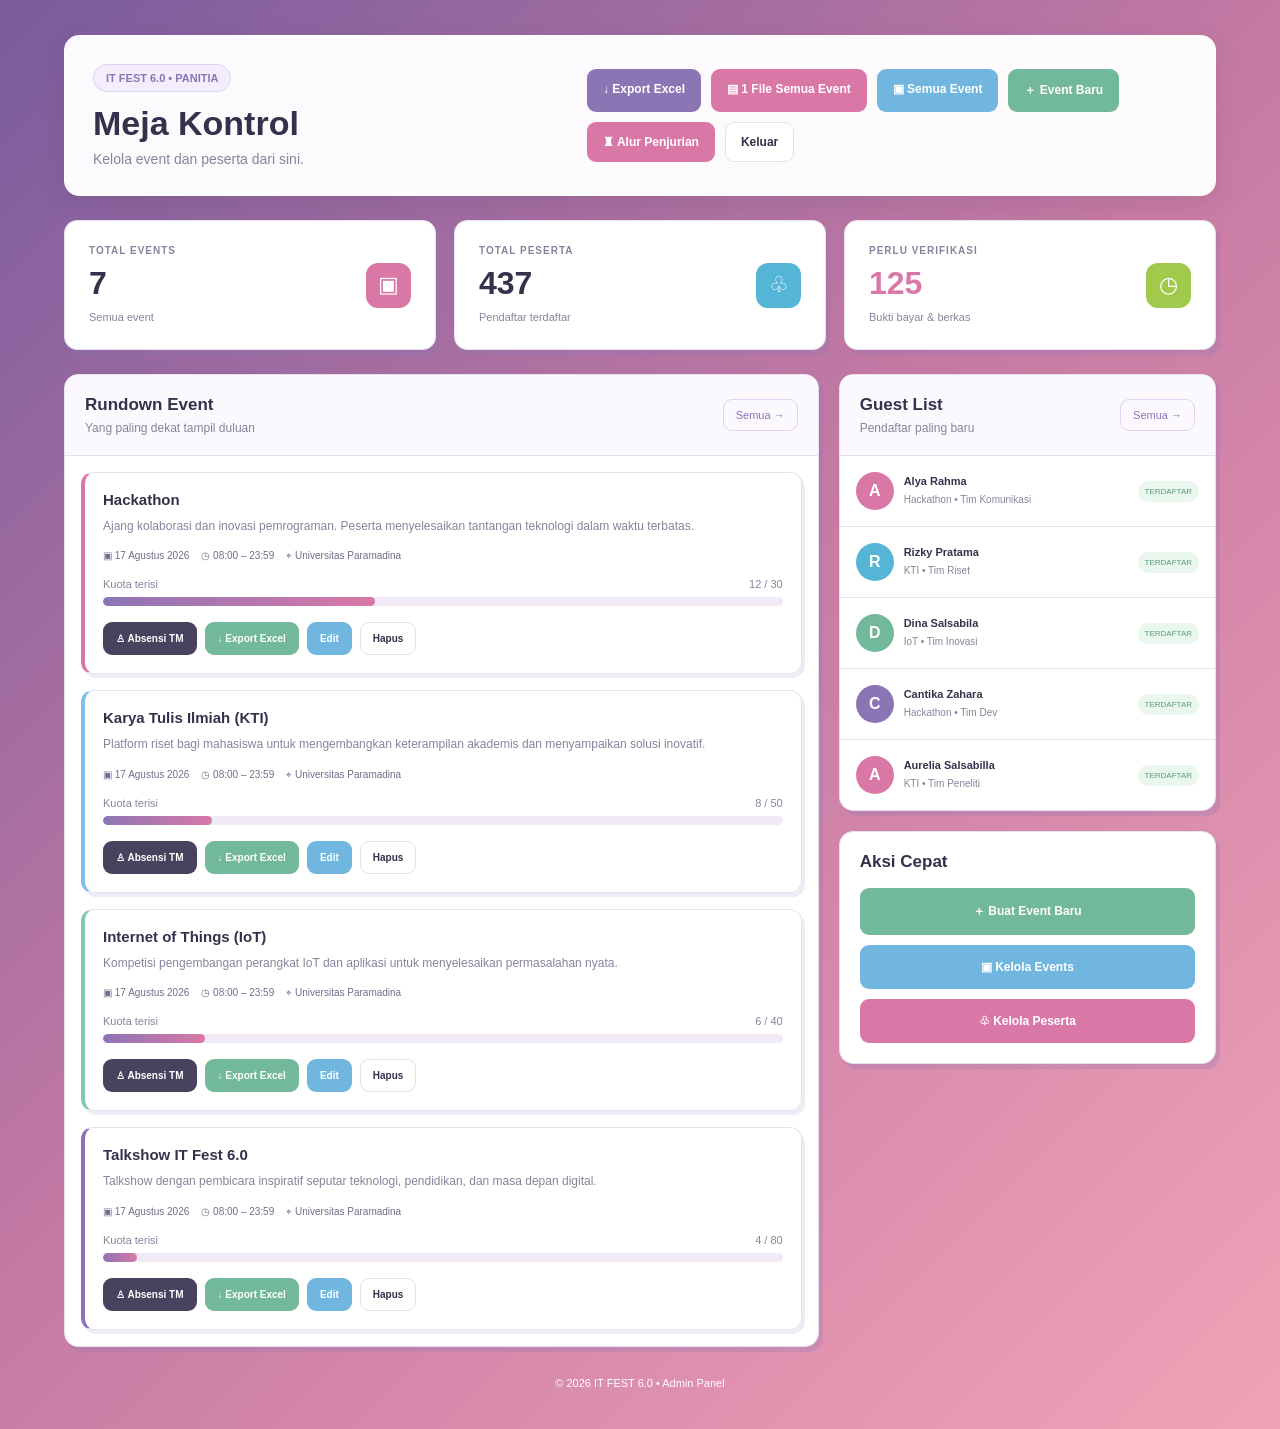
==== commit d81d17e9: "Update index.html" ====
--- a/index.html
+++ b/index.html
@@ -21,7 +21,7 @@
             <a href="#" class="btn pink">▤ 1 File Semua Event</a>
             <a href="#" class="btn blue">▣ Semua Event</a>
             <a href="#" class="btn green">＋ Event Baru</a>
-            <a href="#" class="btn pink">♜ Alur Penjurian</a>
+            <a href="alur penjurian.html" class="btn pink">♜ Alur Penjurian</a>
             <a href="#" class="btn white">Keluar</a>
         </nav>
     </header>
--- a/style.css
+++ b/style.css
@@ -1,3910 +1,478 @@
-@import url(fontawesome-all.min.css);
-@import 'https://fonts.googleapis.com/css?family=Source+Sans+Pro:300,400';
-
-/*
-	Stellar by HTML5 UP
-	html5up.net | @ajlkn
-	Free for personal and commercial use under the CCA 3.0 license (html5up.net/license)
-*/
-
-html, body, div, span, applet, object,
-iframe, h1, h2, h3, h4, h5, h6, p, blockquote,
-pre, a, abbr, acronym, address, big, cite,
-code, del, dfn, em, img, ins, kbd, q, s, samp,
-small, strike, strong, sub, sup, tt, var, b,
-u, i, center, dl, dt, dd, ol, ul, li, fieldset,
-form, label, legend, table, caption, tbody,
-tfoot, thead, tr, th, td, article, aside,
-canvas, details, embed, figure, figcaption,
-footer, header, hgroup, menu, nav, output, ruby,
-section, summary, time, mark, audio, video {
-	margin: 0;
-	padding: 0;
-	border: 0;
-	font-size: 100%;
-	font: inherit;
-	vertical-align: baseline;}
-
-article, aside, details, figcaption, figure,
-footer, header, hgroup, menu, nav, section {
-	display: block;}
+
+/* PENGATURAN DASAR */
+* {
+    margin: 0;
+    padding: 0;
+    box-sizing: border-box;
+}
+
+:root {
+    --purple: #8c75b5;
+    --pink: #d978a7;
+    --blue: #80bfe8;
+    --green: #83c8ad;
+    --dark: #35304c;
+    --muted: #88839c;
+    --line: #e7e0f0;
+}
 
 body {
-	line-height: 1;
-}
-
-ol, ul {
-	list-style: none;
-}
-
-blockquote, q {
-	quotes: none;
-}
-
-	blockquote:before, blockquote:after, q:before, q:after {
-		content: '';
-		content: none;
-	}
-
-table {
-	border-collapse: collapse;
-	border-spacing: 0;
-}
-
-body {
-	-webkit-text-size-adjust: none;
-}
-
-mark {
-	background-color: transparent;
-	color: inherit;
-}
-
-input::-moz-focus-inner {
-	border: 0;
-	padding: 0;
-}
-
-input, select, textarea {
-	-moz-appearance: none;
-	-webkit-appearance: none;
-	-ms-appearance: none;
-	appearance: none;
-}
-
-/* Basic */
-
-	@-ms-viewport {
-		width: device-width;
-	}
-
-	body {
-		-ms-overflow-style: scrollbar;
-	}
-
-	@media screen and (max-width: 480px) {
-
-		html, body {
-			min-width: 320px;
-		}
-
-	}
-
-	html {
-		box-sizing: border-box;
-	}
-
-	*, *:before, *:after {
-		box-sizing: inherit;
-	}
-
-	body {
-		background-color: #FFC6C6;
-		background-image: url("images/overlay.png"), -moz-linear-gradient(45deg, #FFC6C6 15%, #BDB2FF 85%);
-		background-image: url("images/overlay.png"), -webkit-linear-gradient(45deg, #FFC6C6 15%,#BDB2FF 85%);
-		background-image: url("images/overlay.png"), -ms-linear-gradient(45deg, #FFC6C6 15%, #BDB2FF 85%);
-		background-image: url("images/overlay.png"), linear-gradient(45deg, #FFC6C6 15%, #BDB2FF 85%);
-	}
-
-		body.is-preload *, body.is-preload *:before, body.is-preload *:after {
-			-moz-animation: none !important;
-			-webkit-animation: none !important;
-			-ms-animation: none !important;
-			animation: none !important;
-			-moz-transition: none !important;
-			-webkit-transition: none !important;
-			-ms-transition: none !important;
-			transition: none !important;
-		}
-
-/* Type */
-
-	body {
-		background-color: #935d8c;
-		color: rgba(255, 255, 255, 0.65);
-	}
-
-	body, input, select, textarea {
-		font-family: "Source Sans Pro", Helvetica, sans-serif;
-		font-size: 17pt;
-		font-weight: 300;
-		line-height: 1.65;
-	}
-
-		@media screen and (max-width: 1680px) {
-
-			body, input, select, textarea {
-				font-size: 14pt;
-			}
-
-		}
-
-		@media screen and (max-width: 1280px) {
-
-			body, input, select, textarea {
-				font-size: 12pt;
-			}
-
-		}
-
-		@media screen and (max-width: 360px) {
-
-			body, input, select, textarea {
-				font-size: 11pt;
-			}
-
-		}
-
-	a {
-		-moz-transition: color 0.2s ease, border-bottom 0.2s ease;
-		-webkit-transition: color 0.2s ease, border-bottom 0.2s ease;
-		-ms-transition: color 0.2s ease, border-bottom 0.2s ease;
-		transition: color 0.2s ease, border-bottom 0.2s ease;
-		text-decoration: none;
-		border-bottom: dotted 1px;
-		color: inherit;
-	}
-
-		a:hover {
-			border-bottom-color: transparent;
-		}
-
-	strong, b {
-		font-weight: 400;
-	}
-
-	em, i {
-		font-style: italic;
-	}
-
-	p {
-		margin: 0 0 2em 0;
-	}
-
-		p.content {
-			-moz-columns: 20em 2;
-			-webkit-columns: 20em 2;
-			-ms-columns: 20em 2;
-			columns: 20em 2;
-			-moz-column-gap: 2em;
-			-webkit-column-gap: 2em;
-			-ms-column-gap: 2em;
-			column-gap: 2em;
-			text-align: justify;
-		}
-
-	h1, h2, h3, h4, h5, h6 {
-		font-weight: 300;
-		line-height: 1.5;
-		margin: 0 0 0.7em 0;
-		letter-spacing: -0.025em;
-	}
-
-		h1 a, h2 a, h3 a, h4 a, h5 a, h6 a {
-			color: inherit;
-			text-decoration: none;
-		}
-
-	h1 {
-		font-size: 2.5em;
-		line-height: 1.2;
-	}
-
-	h2 {
-		font-size: 1.5em;
-	}
-
-	h3 {
-		font-size: 1.25em;
-	}
-
-	h4 {
-		font-size: 1.1em;
-	}
-
-	h5 {
-		font-size: 0.9em;
-	}
-
-	h6 {
-		font-size: 0.7em;
-	}
-
-	@media screen and (max-width: 736px) {
-
-		h1 {
-			font-size: 2em;
-		}
-
-	}
-
-	sub {
-		font-size: 0.8em;
-		position: relative;
-		top: 0.5em;
-	}
-
-	sup {
-		font-size: 0.8em;
-		position: relative;
-		top: -0.5em;
-	}
-
-	blockquote {
-		border-left: solid 4px;
-		font-style: italic;
-		margin: 0 0 2em 0;
-		padding: 0.5em 0 0.5em 2em;
-	}
-
-	code {
-		border-radius: 8px;
-		border: solid 1px;
-		font-family: "Courier New", monospace;
-		font-size: 0.9em;
-		margin: 0 0.25em;
-		padding: 0.25em 0.65em;
-	}
-
-	pre {
-		-webkit-overflow-scrolling: touch;
-		font-family: "Courier New", monospace;
-		font-size: 0.9em;
-		margin: 0 0 2em 0;
-	}
-
-		pre code {
-			display: block;
-			line-height: 1.75;
-			padding: 1em 1.5em;
-			overflow-x: auto;
-		}
-
-	hr {
-		border: 0;
-		border-bottom: solid 1px;
-		margin: 2em 0;
-	}
-
-		hr.major {
-			margin: 3em 0;
-		}
-
-	.align-left {
-		text-align: left;
-	}
-
-	.align-center {
-		text-align: center;
-	}
-
-	.align-right {
-		text-align: right;
-	}
-
-	input, select, textarea {
-		color: #ffffff;
-	}
-
-	a:hover {
-		color: #ffffff;
-	}
-
-	strong, b {
-		color: #ffffff;
-	}
-
-	h1, h2, h3, h4, h5, h6 {
-		color: #ffffff;
-	}
-
-	blockquote {
-		border-left-color: rgba(255, 255, 255, 0.35);
-	}
-
-	code {
-		background: rgba(255, 255, 255, 0.075);
-		border-color: rgba(255, 255, 255, 0.35);
-	}
-
-	hr {
-		border-bottom-color: rgba(255, 255, 255, 0.35);
-	}
-
-/* Row */
-
-	.row {
-		display: flex;
-		flex-wrap: wrap;
-		box-sizing: border-box;
-		align-items: stretch;
-	}
-
-		.row > * {
-			box-sizing: border-box;
-		}
-
-		.row.gtr-uniform > * > :last-child {
-			margin-bottom: 0;
-		}
-
-		.row.aln-left {
-			justify-content: flex-start;
-		}
-
-		.row.aln-center {
-			justify-content: center;
-		}
-
-		.row.aln-right {
-			justify-content: flex-end;
-		}
-
-		.row.aln-top {
-			align-items: flex-start;
-		}
-
-		.row.aln-middle {
-			align-items: center;
-		}
-
-		.row.aln-bottom {
-			align-items: flex-end;
-		}
-
-		.row > .imp {
-			order: -1;
-		}
-
-		.row > .col-1 {
-			width: 8.33333%;
-		}
-
-		.row > .off-1 {
-			margin-left: 8.33333%;
-		}
-
-		.row > .col-2 {
-			width: 16.66667%;
-		}
-
-		.row > .off-2 {
-			margin-left: 16.66667%;
-		}
-
-		.row > .col-3 {
-			width: 25%;
-		}
-
-		.row > .off-3 {
-			margin-left: 25%;
-		}
-
-		.row > .col-4 {
-			width: 33.33333%;
-		}
-
-		.row > .off-4 {
-			margin-left: 33.33333%;
-		}
-
-		.row > .col-5 {
-			width: 41.66667%;
-		}
-
-		.row > .off-5 {
-			margin-left: 41.66667%;
-		}
-
-		.row > .col-6 {
-			width: 50%;
-		}
-
-		.row > .off-6 {
-			margin-left: 50%;
-		}
-
-		.row > .col-7 {
-			width: 58.33333%;
-		}
-
-		.row > .off-7 {
-			margin-left: 58.33333%;
-		}
-
-		.row > .col-8 {
-			width: 66.66667%;
-		}
-
-		.row > .off-8 {
-			margin-left: 66.66667%;
-		}
-
-		.row > .col-9 {
-			width: 75%;
-		}
-
-		.row > .off-9 {
-			margin-left: 75%;
-		}
-
-		.row > .col-10 {
-			width: 83.33333%;
-		}
-
-		.row > .off-10 {
-			margin-left: 83.33333%;
-		}
-
-		.row > .col-11 {
-			width: 91.66667%;
-		}
-
-		.row > .off-11 {
-			margin-left: 91.66667%;
-		}
-
-		.row > .col-12 {
-			width: 100%;
-		}
-
-		.row > .off-12 {
-			margin-left: 100%;
-		}
-
-		.row.gtr-0 {
-			margin-top: 0;
-			margin-left: 0em;
-		}
-
-			.row.gtr-0 > * {
-				padding: 0 0 0 0em;
-			}
-
-			.row.gtr-0.gtr-uniform {
-				margin-top: 0em;
-			}
-
-				.row.gtr-0.gtr-uniform > * {
-					padding-top: 0em;
-				}
-
-		.row.gtr-25 {
-			margin-top: 0;
-			margin-left: -0.375em;
-		}
-
-			.row.gtr-25 > * {
-				padding: 0 0 0 0.375em;
-			}
-
-			.row.gtr-25.gtr-uniform {
-				margin-top: -0.375em;
-			}
-
-				.row.gtr-25.gtr-uniform > * {
-					padding-top: 0.375em;
-				}
-
-		.row.gtr-50 {
-			margin-top: 0;
-			margin-left: -0.75em;
-		}
-
-			.row.gtr-50 > * {
-				padding: 0 0 0 0.75em;
-			}
-
-			.row.gtr-50.gtr-uniform {
-				margin-top: -0.75em;
-			}
-
-				.row.gtr-50.gtr-uniform > * {
-					padding-top: 0.75em;
-				}
-
-		.row {
-			margin-top: 0;
-			margin-left: -1.5em;
-		}
-
-			.row > * {
-				padding: 0 0 0 1.5em;
-			}
-
-			.row.gtr-uniform {
-				margin-top: -1.5em;
-			}
-
-				.row.gtr-uniform > * {
-					padding-top: 1.5em;
-				}
-
-		.row.gtr-150 {
-			margin-top: 0;
-			margin-left: -2.25em;
-		}
-
-			.row.gtr-150 > * {
-				padding: 0 0 0 2.25em;
-			}
-
-			.row.gtr-150.gtr-uniform {
-				margin-top: -2.25em;
-			}
-
-				.row.gtr-150.gtr-uniform > * {
-					padding-top: 2.25em;
-				}
-
-		.row.gtr-200 {
-			margin-top: 0;
-			margin-left: -3em;
-		}
-
-			.row.gtr-200 > * {
-				padding: 0 0 0 3em;
-			}
-
-			.row.gtr-200.gtr-uniform {
-				margin-top: -3em;
-			}
-
-				.row.gtr-200.gtr-uniform > * {
-					padding-top: 3em;
-				}
-
-		@media screen and (max-width: 1680px) {
-
-			.row {
-				display: flex;
-				flex-wrap: wrap;
-				box-sizing: border-box;
-				align-items: stretch;
-			}
-
-				.row > * {
-					box-sizing: border-box;
-				}
-
-				.row.gtr-uniform > * > :last-child {
-					margin-bottom: 0;
-				}
-
-				.row.aln-left {
-					justify-content: flex-start;
-				}
-
-				.row.aln-center {
-					justify-content: center;
-				}
-
-				.row.aln-right {
-					justify-content: flex-end;
-				}
-
-				.row.aln-top {
-					align-items: flex-start;
-				}
-
-				.row.aln-middle {
-					align-items: center;
-				}
-
-				.row.aln-bottom {
-					align-items: flex-end;
-				}
-
-				.row > .imp-xlarge {
-					order: -1;
-				}
-
-				.row > .col-1-xlarge {
-					width: 8.33333%;
-				}
-
-				.row > .off-1-xlarge {
-					margin-left: 8.33333%;
-				}
-
-				.row > .col-2-xlarge {
-					width: 16.66667%;
-				}
-
-				.row > .off-2-xlarge {
-					margin-left: 16.66667%;
-				}
-
-				.row > .col-3-xlarge {
-					width: 25%;
-				}
-
-				.row > .off-3-xlarge {
-					margin-left: 25%;
-				}
-
-				.row > .col-4-xlarge {
-					width: 33.33333%;
-				}
-
-				.row > .off-4-xlarge {
-					margin-left: 33.33333%;
-				}
-
-				.row > .col-5-xlarge {
-					width: 41.66667%;
-				}
-
-				.row > .off-5-xlarge {
-					margin-left: 41.66667%;
-				}
-
-				.row > .col-6-xlarge {
-					width: 50%;
-				}
-
-				.row > .off-6-xlarge {
-					margin-left: 50%;
-				}
-
-				.row > .col-7-xlarge {
-					width: 58.33333%;
-				}
-
-				.row > .off-7-xlarge {
-					margin-left: 58.33333%;
-				}
-
-				.row > .col-8-xlarge {
-					width: 66.66667%;
-				}
-
-				.row > .off-8-xlarge {
-					margin-left: 66.66667%;
-				}
-
-				.row > .col-9-xlarge {
-					width: 75%;
-				}
-
-				.row > .off-9-xlarge {
-					margin-left: 75%;
-				}
-
-				.row > .col-10-xlarge {
-					width: 83.33333%;
-				}
-
-				.row > .off-10-xlarge {
-					margin-left: 83.33333%;
-				}
-
-				.row > .col-11-xlarge {
-					width: 91.66667%;
-				}
-
-				.row > .off-11-xlarge {
-					margin-left: 91.66667%;
-				}
-
-				.row > .col-12-xlarge {
-					width: 100%;
-				}
-
-				.row > .off-12-xlarge {
-					margin-left: 100%;
-				}
-
-				.row.gtr-0 {
-					margin-top: 0;
-					margin-left: 0em;
-				}
-
-					.row.gtr-0 > * {
-						padding: 0 0 0 0em;
-					}
-
-					.row.gtr-0.gtr-uniform {
-						margin-top: 0em;
-					}
-
-						.row.gtr-0.gtr-uniform > * {
-							padding-top: 0em;
-						}
-
-				.row.gtr-25 {
-					margin-top: 0;
-					margin-left: -0.375em;
-				}
-
-					.row.gtr-25 > * {
-						padding: 0 0 0 0.375em;
-					}
-
-					.row.gtr-25.gtr-uniform {
-						margin-top: -0.375em;
-					}
-
-						.row.gtr-25.gtr-uniform > * {
-							padding-top: 0.375em;
-						}
-
-				.row.gtr-50 {
-					margin-top: 0;
-					margin-left: -0.75em;
-				}
-
-					.row.gtr-50 > * {
-						padding: 0 0 0 0.75em;
-					}
-
-					.row.gtr-50.gtr-uniform {
-						margin-top: -0.75em;
-					}
-
-						.row.gtr-50.gtr-uniform > * {
-							padding-top: 0.75em;
-						}
-
-				.row {
-					margin-top: 0;
-					margin-left: -1.5em;
-				}
-
-					.row > * {
-						padding: 0 0 0 1.5em;
-					}
-
-					.row.gtr-uniform {
-						margin-top: -1.5em;
-					}
-
-						.row.gtr-uniform > * {
-							padding-top: 1.5em;
-						}
-
-				.row.gtr-150 {
-					margin-top: 0;
-					margin-left: -2.25em;
-				}
-
-					.row.gtr-150 > * {
-						padding: 0 0 0 2.25em;
-					}
-
-					.row.gtr-150.gtr-uniform {
-						margin-top: -2.25em;
-					}
-
-						.row.gtr-150.gtr-uniform > * {
-							padding-top: 2.25em;
-						}
-
-				.row.gtr-200 {
-					margin-top: 0;
-					margin-left: -3em;
-				}
-
-					.row.gtr-200 > * {
-						padding: 0 0 0 3em;
-					}
-
-					.row.gtr-200.gtr-uniform {
-						margin-top: -3em;
-					}
-
-						.row.gtr-200.gtr-uniform > * {
-							padding-top: 3em;
-						}
-
-		}
-
-		@media screen and (max-width: 1280px) {
-
-			.row {
-				display: flex;
-				flex-wrap: wrap;
-				box-sizing: border-box;
-				align-items: stretch;
-			}
-
-				.row > * {
-					box-sizing: border-box;
-				}
-
-				.row.gtr-uniform > * > :last-child {
-					margin-bottom: 0;
-				}
-
-				.row.aln-left {
-					justify-content: flex-start;
-				}
-
-				.row.aln-center {
-					justify-content: center;
-				}
-
-				.row.aln-right {
-					justify-content: flex-end;
-				}
-
-				.row.aln-top {
-					align-items: flex-start;
-				}
-
-				.row.aln-middle {
-					align-items: center;
-				}
-
-				.row.aln-bottom {
-					align-items: flex-end;
-				}
-
-				.row > .imp-large {
-					order: -1;
-				}
-
-				.row > .col-1-large {
-					width: 8.33333%;
-				}
-
-				.row > .off-1-large {
-					margin-left: 8.33333%;
-				}
-
-				.row > .col-2-large {
-					width: 16.66667%;
-				}
-
-				.row > .off-2-large {
-					margin-left: 16.66667%;
-				}
-
-				.row > .col-3-large {
-					width: 25%;
-				}
-
-				.row > .off-3-large {
-					margin-left: 25%;
-				}
-
-				.row > .col-4-large {
-					width: 33.33333%;
-				}
-
-				.row > .off-4-large {
-					margin-left: 33.33333%;
-				}
-
-				.row > .col-5-large {
-					width: 41.66667%;
-				}
-
-				.row > .off-5-large {
-					margin-left: 41.66667%;
-				}
-
-				.row > .col-6-large {
-					width: 50%;
-				}
-
-				.row > .off-6-large {
-					margin-left: 50%;
-				}
-
-				.row > .col-7-large {
-					width: 58.33333%;
-				}
-
-				.row > .off-7-large {
-					margin-left: 58.33333%;
-				}
-
-				.row > .col-8-large {
-					width: 66.66667%;
-				}
-
-				.row > .off-8-large {
-					margin-left: 66.66667%;
-				}
-
-				.row > .col-9-large {
-					width: 75%;
-				}
-
-				.row > .off-9-large {
-					margin-left: 75%;
-				}
-
-				.row > .col-10-large {
-					width: 83.33333%;
-				}
-
-				.row > .off-10-large {
-					margin-left: 83.33333%;
-				}
-
-				.row > .col-11-large {
-					width: 91.66667%;
-				}
-
-				.row > .off-11-large {
-					margin-left: 91.66667%;
-				}
-
-				.row > .col-12-large {
-					width: 100%;
-				}
-
-				.row > .off-12-large {
-					margin-left: 100%;
-				}
-
-				.row.gtr-0 {
-					margin-top: 0;
-					margin-left: 0em;
-				}
-
-					.row.gtr-0 > * {
-						padding: 0 0 0 0em;
-					}
-
-					.row.gtr-0.gtr-uniform {
-						margin-top: 0em;
-					}
-
-						.row.gtr-0.gtr-uniform > * {
-							padding-top: 0em;
-						}
-
-				.row.gtr-25 {
-					margin-top: 0;
-					margin-left: -0.375em;
-				}
-
-					.row.gtr-25 > * {
-						padding: 0 0 0 0.375em;
-					}
-
-					.row.gtr-25.gtr-uniform {
-						margin-top: -0.375em;
-					}
-
-						.row.gtr-25.gtr-uniform > * {
-							padding-top: 0.375em;
-						}
-
-				.row.gtr-50 {
-					margin-top: 0;
-					margin-left: -0.75em;
-				}
-
-					.row.gtr-50 > * {
-						padding: 0 0 0 0.75em;
-					}
-
-					.row.gtr-50.gtr-uniform {
-						margin-top: -0.75em;
-					}
-
-						.row.gtr-50.gtr-uniform > * {
-							padding-top: 0.75em;
-						}
-
-				.row {
-					margin-top: 0;
-					margin-left: -1.5em;
-				}
-
-					.row > * {
-						padding: 0 0 0 1.5em;
-					}
-
-					.row.gtr-uniform {
-						margin-top: -1.5em;
-					}
-
-						.row.gtr-uniform > * {
-							padding-top: 1.5em;
-						}
-
-				.row.gtr-150 {
-					margin-top: 0;
-					margin-left: -2.25em;
-				}
-
-					.row.gtr-150 > * {
-						padding: 0 0 0 2.25em;
-					}
-
-					.row.gtr-150.gtr-uniform {
-						margin-top: -2.25em;
-					}
-
-						.row.gtr-150.gtr-uniform > * {
-							padding-top: 2.25em;
-						}
-
-				.row.gtr-200 {
-					margin-top: 0;
-					margin-left: -3em;
-				}
-
-					.row.gtr-200 > * {
-						padding: 0 0 0 3em;
-					}
-
-					.row.gtr-200.gtr-uniform {
-						margin-top: -3em;
-					}
-
-						.row.gtr-200.gtr-uniform > * {
-							padding-top: 3em;
-						}
-
-		}
-
-		@media screen and (max-width: 980px) {
-
-			.row {
-				display: flex;
-				flex-wrap: wrap;
-				box-sizing: border-box;
-				align-items: stretch;
-			}
-
-				.row > * {
-					box-sizing: border-box;
-				}
-
-				.row.gtr-uniform > * > :last-child {
-					margin-bottom: 0;
-				}
-
-				.row.aln-left {
-					justify-content: flex-start;
-				}
-
-				.row.aln-center {
-					justify-content: center;
-				}
-
-				.row.aln-right {
-					justify-content: flex-end;
-				}
-
-				.row.aln-top {
-					align-items: flex-start;
-				}
-
-				.row.aln-middle {
-					align-items: center;
-				}
-
-				.row.aln-bottom {
-					align-items: flex-end;
-				}
-
-				.row > .imp-medium {
-					order: -1;
-				}
-
-				.row > .col-1-medium {
-					width: 8.33333%;
-				}
-
-				.row > .off-1-medium {
-					margin-left: 8.33333%;
-				}
-
-				.row > .col-2-medium {
-					width: 16.66667%;
-				}
-
-				.row > .off-2-medium {
-					margin-left: 16.66667%;
-				}
-
-				.row > .col-3-medium {
-					width: 25%;
-				}
-
-				.row > .off-3-medium {
-					margin-left: 25%;
-				}
-
-				.row > .col-4-medium {
-					width: 33.33333%;
-				}
-
-				.row > .off-4-medium {
-					margin-left: 33.33333%;
-				}
-
-				.row > .col-5-medium {
-					width: 41.66667%;
-				}
-
-				.row > .off-5-medium {
-					margin-left: 41.66667%;
-				}
-
-				.row > .col-6-medium {
-					width: 50%;
-				}
-
-				.row > .off-6-medium {
-					margin-left: 50%;
-				}
-
-				.row > .col-7-medium {
-					width: 58.33333%;
-				}
-
-				.row > .off-7-medium {
-					margin-left: 58.33333%;
-				}
-
-				.row > .col-8-medium {
-					width: 66.66667%;
-				}
-
-				.row > .off-8-medium {
-					margin-left: 66.66667%;
-				}
-
-				.row > .col-9-medium {
-					width: 75%;
-				}
-
-				.row > .off-9-medium {
-					margin-left: 75%;
-				}
-
-				.row > .col-10-medium {
-					width: 83.33333%;
-				}
-
-				.row > .off-10-medium {
-					margin-left: 83.33333%;
-				}
-
-				.row > .col-11-medium {
-					width: 91.66667%;
-				}
-
-				.row > .off-11-medium {
-					margin-left: 91.66667%;
-				}
-
-				.row > .col-12-medium {
-					width: 100%;
-				}
-
-				.row > .off-12-medium {
-					margin-left: 100%;
-				}
-
-				.row.gtr-0 {
-					margin-top: 0;
-					margin-left: 0em;
-				}
-
-					.row.gtr-0 > * {
-						padding: 0 0 0 0em;
-					}
-
-					.row.gtr-0.gtr-uniform {
-						margin-top: 0em;
-					}
-
-						.row.gtr-0.gtr-uniform > * {
-							padding-top: 0em;
-						}
-
-				.row.gtr-25 {
-					margin-top: 0;
-					margin-left: -0.375em;
-				}
-
-					.row.gtr-25 > * {
-						padding: 0 0 0 0.375em;
-					}
-
-					.row.gtr-25.gtr-uniform {
-						margin-top: -0.375em;
-					}
-
-						.row.gtr-25.gtr-uniform > * {
-							padding-top: 0.375em;
-						}
-
-				.row.gtr-50 {
-					margin-top: 0;
-					margin-left: -0.75em;
-				}
-
-					.row.gtr-50 > * {
-						padding: 0 0 0 0.75em;
-					}
-
-					.row.gtr-50.gtr-uniform {
-						margin-top: -0.75em;
-					}
-
-						.row.gtr-50.gtr-uniform > * {
-							padding-top: 0.75em;
-						}
-
-				.row {
-					margin-top: 0;
-					margin-left: -1.5em;
-				}
-
-					.row > * {
-						padding: 0 0 0 1.5em;
-					}
-
-					.row.gtr-uniform {
-						margin-top: -1.5em;
-					}
-
-						.row.gtr-uniform > * {
-							padding-top: 1.5em;
-						}
-
-				.row.gtr-150 {
-					margin-top: 0;
-					margin-left: -2.25em;
-				}
-
-					.row.gtr-150 > * {
-						padding: 0 0 0 2.25em;
-					}
-
-					.row.gtr-150.gtr-uniform {
-						margin-top: -2.25em;
-					}
-
-						.row.gtr-150.gtr-uniform > * {
-							padding-top: 2.25em;
-						}
-
-				.row.gtr-200 {
-					margin-top: 0;
-					margin-left: -3em;
-				}
-
-					.row.gtr-200 > * {
-						padding: 0 0 0 3em;
-					}
-
-					.row.gtr-200.gtr-uniform {
-						margin-top: -3em;
-					}
-
-						.row.gtr-200.gtr-uniform > * {
-							padding-top: 3em;
-						}
-
-		}
-
-		@media screen and (max-width: 736px) {
-
-			.row {
-				display: flex;
-				flex-wrap: wrap;
-				box-sizing: border-box;
-				align-items: stretch;
-			}
-
-				.row > * {
-					box-sizing: border-box;
-				}
-
-				.row.gtr-uniform > * > :last-child {
-					margin-bottom: 0;
-				}
-
-				.row.aln-left {
-					justify-content: flex-start;
-				}
-
-				.row.aln-center {
-					justify-content: center;
-				}
-
-				.row.aln-right {
-					justify-content: flex-end;
-				}
-
-				.row.aln-top {
-					align-items: flex-start;
-				}
-
-				.row.aln-middle {
-					align-items: center;
-				}
-
-				.row.aln-bottom {
-					align-items: flex-end;
-				}
-
-				.row > .imp-small {
-					order: -1;
-				}
-
-				.row > .col-1-small {
-					width: 8.33333%;
-				}
-
-				.row > .off-1-small {
-					margin-left: 8.33333%;
-				}
-
-				.row > .col-2-small {
-					width: 16.66667%;
-				}
-
-				.row > .off-2-small {
-					margin-left: 16.66667%;
-				}
-
-				.row > .col-3-small {
-					width: 25%;
-				}
-
-				.row > .off-3-small {
-					margin-left: 25%;
-				}
-
-				.row > .col-4-small {
-					width: 33.33333%;
-				}
-
-				.row > .off-4-small {
-					margin-left: 33.33333%;
-				}
-
-				.row > .col-5-small {
-					width: 41.66667%;
-				}
-
-				.row > .off-5-small {
-					margin-left: 41.66667%;
-				}
-
-				.row > .col-6-small {
-					width: 50%;
-				}
-
-				.row > .off-6-small {
-					margin-left: 50%;
-				}
-
-				.row > .col-7-small {
-					width: 58.33333%;
-				}
-
-				.row > .off-7-small {
-					margin-left: 58.33333%;
-				}
-
-				.row > .col-8-small {
-					width: 66.66667%;
-				}
-
-				.row > .off-8-small {
-					margin-left: 66.66667%;
-				}
-
-				.row > .col-9-small {
-					width: 75%;
-				}
-
-				.row > .off-9-small {
-					margin-left: 75%;
-				}
-
-				.row > .col-10-small {
-					width: 83.33333%;
-				}
-
-				.row > .off-10-small {
-					margin-left: 83.33333%;
-				}
-
-				.row > .col-11-small {
-					width: 91.66667%;
-				}
-
-				.row > .off-11-small {
-					margin-left: 91.66667%;
-				}
-
-				.row > .col-12-small {
-					width: 100%;
-				}
-
-				.row > .off-12-small {
-					margin-left: 100%;
-				}
-
-				.row.gtr-0 {
-					margin-top: 0;
-					margin-left: 0em;
-				}
-
-					.row.gtr-0 > * {
-						padding: 0 0 0 0em;
-					}
-
-					.row.gtr-0.gtr-uniform {
-						margin-top: 0em;
-					}
-
-						.row.gtr-0.gtr-uniform > * {
-							padding-top: 0em;
-						}
-
-				.row.gtr-25 {
-					margin-top: 0;
-					margin-left: -0.25em;
-				}
-
-					.row.gtr-25 > * {
-						padding: 0 0 0 0.25em;
-					}
-
-					.row.gtr-25.gtr-uniform {
-						margin-top: -0.25em;
-					}
-
-						.row.gtr-25.gtr-uniform > * {
-							padding-top: 0.25em;
-						}
-
-				.row.gtr-50 {
-					margin-top: 0;
-					margin-left: -0.5em;
-				}
-
-					.row.gtr-50 > * {
-						padding: 0 0 0 0.5em;
-					}
-
-					.row.gtr-50.gtr-uniform {
-						margin-top: -0.5em;
-					}
-
-						.row.gtr-50.gtr-uniform > * {
-							padding-top: 0.5em;
-						}
-
-				.row {
-					margin-top: 0;
-					margin-left: -1em;
-				}
-
-					.row > * {
-						padding: 0 0 0 1em;
-					}
-
-					.row.gtr-uniform {
-						margin-top: -1em;
-					}
-
-						.row.gtr-uniform > * {
-							padding-top: 1em;
-						}
-
-				.row.gtr-150 {
-					margin-top: 0;
-					margin-left: -1.5em;
-				}
-
-					.row.gtr-150 > * {
-						padding: 0 0 0 1.5em;
-					}
-
-					.row.gtr-150.gtr-uniform {
-						margin-top: -1.5em;
-					}
-
-						.row.gtr-150.gtr-uniform > * {
-							padding-top: 1.5em;
-						}
-
-				.row.gtr-200 {
-					margin-top: 0;
-					margin-left: -2em;
-				}
-
-					.row.gtr-200 > * {
-						padding: 0 0 0 2em;
-					}
-
-					.row.gtr-200.gtr-uniform {
-						margin-top: -2em;
-					}
-
-						.row.gtr-200.gtr-uniform > * {
-							padding-top: 2em;
-						}
-
-		}
-
-		@media screen and (max-width: 480px) {
-
-			.row {
-				display: flex;
-				flex-wrap: wrap;
-				box-sizing: border-box;
-				align-items: stretch;
-			}
-
-				.row > * {
-					box-sizing: border-box;
-				}
-
-				.row.gtr-uniform > * > :last-child {
-					margin-bottom: 0;
-				}
-
-				.row.aln-left {
-					justify-content: flex-start;
-				}
-
-				.row.aln-center {
-					justify-content: center;
-				}
-
-				.row.aln-right {
-					justify-content: flex-end;
-				}
-
-				.row.aln-top {
-					align-items: flex-start;
-				}
-
-				.row.aln-middle {
-					align-items: center;
-				}
-
-				.row.aln-bottom {
-					align-items: flex-end;
-				}
-
-				.row > .imp-xsmall {
-					order: -1;
-				}
-
-				.row > .col-1-xsmall {
-					width: 8.33333%;
-				}
-
-				.row > .off-1-xsmall {
-					margin-left: 8.33333%;
-				}
-
-				.row > .col-2-xsmall {
-					width: 16.66667%;
-				}
-
-				.row > .off-2-xsmall {
-					margin-left: 16.66667%;
-				}
-
-				.row > .col-3-xsmall {
-					width: 25%;
-				}
-
-				.row > .off-3-xsmall {
-					margin-left: 25%;
-				}
-
-				.row > .col-4-xsmall {
-					width: 33.33333%;
-				}
-
-				.row > .off-4-xsmall {
-					margin-left: 33.33333%;
-				}
-
-				.row > .col-5-xsmall {
-					width: 41.66667%;
-				}
-
-				.row > .off-5-xsmall {
-					margin-left: 41.66667%;
-				}
-
-				.row > .col-6-xsmall {
-					width: 50%;
-				}
-
-				.row > .off-6-xsmall {
-					margin-left: 50%;
-				}
-
-				.row > .col-7-xsmall {
-					width: 58.33333%;
-				}
-
-				.row > .off-7-xsmall {
-					margin-left: 58.33333%;
-				}
-
-				.row > .col-8-xsmall {
-					width: 66.66667%;
-				}
-
-				.row > .off-8-xsmall {
-					margin-left: 66.66667%;
-				}
-
-				.row > .col-9-xsmall {
-					width: 75%;
-				}
-
-				.row > .off-9-xsmall {
-					margin-left: 75%;
-				}
-
-				.row > .col-10-xsmall {
-					width: 83.33333%;
-				}
-
-				.row > .off-10-xsmall {
-					margin-left: 83.33333%;
-				}
-
-				.row > .col-11-xsmall {
-					width: 91.66667%;
-				}
-
-				.row > .off-11-xsmall {
-					margin-left: 91.66667%;
-				}
-
-				.row > .col-12-xsmall {
-					width: 100%;
-				}
-
-				.row > .off-12-xsmall {
-					margin-left: 100%;
-				}
-
-				.row.gtr-0 {
-					margin-top: 0;
-					margin-left: 0em;
-				}
-
-					.row.gtr-0 > * {
-						padding: 0 0 0 0em;
-					}
-
-					.row.gtr-0.gtr-uniform {
-						margin-top: 0em;
-					}
-
-						.row.gtr-0.gtr-uniform > * {
-							padding-top: 0em;
-						}
-
-				.row.gtr-25 {
-					margin-top: 0;
-					margin-left: -0.3125em;
-				}
-
-					.row.gtr-25 > * {
-						padding: 0 0 0 0.3125em;
-					}
-
-					.row.gtr-25.gtr-uniform {
-						margin-top: -0.3125em;
-					}
-
-						.row.gtr-25.gtr-uniform > * {
-							padding-top: 0.3125em;
-						}
-
-				.row.gtr-50 {
-					margin-top: 0;
-					margin-left: -0.625em;
-				}
-
-					.row.gtr-50 > * {
-						padding: 0 0 0 0.625em;
-					}
-
-					.row.gtr-50.gtr-uniform {
-						margin-top: -0.625em;
-					}
-
-						.row.gtr-50.gtr-uniform > * {
-							padding-top: 0.625em;
-						}
-
-				.row {
-					margin-top: 0;
-					margin-left: -1.25em;
-				}
-
-					.row > * {
-						padding: 0 0 0 1.25em;
-					}
-
-					.row.gtr-uniform {
-						margin-top: -1.25em;
-					}
-
-						.row.gtr-uniform > * {
-							padding-top: 1.25em;
-						}
-
-				.row.gtr-150 {
-					margin-top: 0;
-					margin-left: -1.875em;
-				}
-
-					.row.gtr-150 > * {
-						padding: 0 0 0 1.875em;
-					}
-
-					.row.gtr-150.gtr-uniform {
-						margin-top: -1.875em;
-					}
-
-						.row.gtr-150.gtr-uniform > * {
-							padding-top: 1.875em;
-						}
-
-				.row.gtr-200 {
-					margin-top: 0;
-					margin-left: -2.5em;
-				}
-
-					.row.gtr-200 > * {
-						padding: 0 0 0 2.5em;
-					}
-
-					.row.gtr-200.gtr-uniform {
-						margin-top: -2.5em;
-					}
-
-						.row.gtr-200.gtr-uniform > * {
-							padding-top: 2.5em;
-						}
-
-		}
-
-/* Box */
-
-	.box {
-		border-radius: 8px;
-		border: solid;
-		margin-bottom: 2em;
-		padding: 1.5em;
-	}
-
-		.box > :last-child,
-		.box > :last-child > :last-child,
-		.box > :last-child > :last-child > :last-child {
-			margin-bottom: 0;
-		}
-
-		.box.alt {
-			border: 0;
-			border-radius: 0;
-			padding: 0;
-		}
-
-	.box {
-		border-color: rgba(255, 255, 255, 0.35);
-	}
-
-/* Button */
-
-	input[type="submit"],
-	input[type="reset"],
-	input[type="button"],
-	button,
-	.button {
-		-moz-appearance: none;
-		-webkit-appearance: none;
-		-ms-appearance: none;
-		appearance: none;
-		-moz-transition: background-color 0.2s ease-in-out, color 0.2s ease-in-out;
-		-webkit-transition: background-color 0.2s ease-in-out, color 0.2s ease-in-out;
-		-ms-transition: background-color 0.2s ease-in-out, color 0.2s ease-in-out;
-		transition: background-color 0.2s ease-in-out, color 0.2s ease-in-out;
-		border-radius: 8px;
-		border: 0;
-		cursor: pointer;
-		display: inline-block;
-		font-weight: 300;
-		height: 2.75em;
-		line-height: 2.75em;
-		min-width: 9.25em;
-		padding: 0 1.5em;
-		text-align: center;
-		text-decoration: none;
-		white-space: nowrap;
-	}
-
-		input[type="submit"].icon,
-		input[type="reset"].icon,
-		input[type="button"].icon,
-		button.icon,
-		.button.icon {
-			padding-left: 1.35em;
-		}
-
-			input[type="submit"].icon:before,
-			input[type="reset"].icon:before,
-			input[type="button"].icon:before,
-			button.icon:before,
-			.button.icon:before {
-				margin-right: 0.5em;
-			}
-
-		input[type="submit"].fit,
-		input[type="reset"].fit,
-		input[type="button"].fit,
-		button.fit,
-		.button.fit {
-			width: 100%;
-		}
-
-		input[type="submit"].small,
-		input[type="reset"].small,
-		input[type="button"].small,
-		button.small,
-		.button.small {
-			font-size: 0.8em;
-		}
-
-		input[type="submit"].large,
-		input[type="reset"].large,
-		input[type="button"].large,
-		button.large,
-		.button.large {
-			font-size: 1.35em;
-		}
-
-		input[type="submit"].disabled, input[type="submit"]:disabled,
-		input[type="reset"].disabled,
-		input[type="reset"]:disabled,
-		input[type="button"].disabled,
-		input[type="button"]:disabled,
-		button.disabled,
-		button:disabled,
-		.button.disabled,
-		.button:disabled {
-			pointer-events: none;
-			opacity: 0.25;
-		}
-
-		@media screen and (max-width: 736px) {
-
-			input[type="submit"],
-			input[type="reset"],
-			input[type="button"],
-			button,
-			.button {
-				min-width: 0;
-			}
-
-		}
-
-	input[type="submit"],
-	input[type="reset"],
-	input[type="button"],
-	button,
-	.button {
-		background-color: transparent;
-		box-shadow: inset 0 0 0 1px rgba(255, 255, 255, 0.35);
-		color: #ffffff !important;
-	}
-
-		input[type="submit"]:hover,
-		input[type="reset"]:hover,
-		input[type="button"]:hover,
-		button:hover,
-		.button:hover {
-			background-color: rgba(255, 255, 255, 0.075);
-		}
-
-		input[type="submit"]:active,
-		input[type="reset"]:active,
-		input[type="button"]:active,
-		button:active,
-		.button:active {
-			background-color: rgba(255, 255, 255, 0.2);
-		}
-
-		input[type="submit"].icon:before,
-		input[type="reset"].icon:before,
-		input[type="button"].icon:before,
-		button.icon:before,
-		.button.icon:before {
-			color: rgba(255, 255, 255, 0.5);
-		}
-
-		input[type="submit"].primary,
-		input[type="reset"].primary,
-		input[type="button"].primary,
-		button.primary,
-		.button.primary {
-			background-color: #CAFFBF;
-			color: #ffffff !important;
-			box-shadow: none;
-		}
-
-			input[type="submit"].primary:hover,
-			input[type="reset"].primary:hover,
-			input[type="button"].primary:hover,
-			button.primary:hover,
-			.button.primary:hover {
-				background-color: #9BF6FF;
-			}
-
-			input[type="submit"].primary:active,
-			input[type="reset"].primary:active,
-			input[type="button"].primary:active,
-			button.primary:active,
-			.button.primary:active {
-				background-color: #9BF6FF;
-			}
-
-			input[type="submit"].primary.icon:before,
-			input[type="reset"].primary.icon:before,
-			input[type="button"].primary.icon:before,
-			button.primary.icon:before,
-			.button.primary.icon:before {
-				color: #ffffff !important;
-			}
-
-/* Form */
-
-	form {
-		margin: 0 0 2em 0;
-	}
-
-	label {
-		display: block;
-		font-size: 0.9em;
-		font-weight: 400;
-		margin: 0 0 1em 0;
-	}
-
-	input[type="text"],
-	input[type="password"],
-	input[type="email"],
-	select,
-	textarea {
-		-moz-appearance: none;
-		-webkit-appearance: none;
-		-ms-appearance: none;
-		appearance: none;
-		border-radius: 8px;
-		border: solid 1px;
-		color: inherit;
-		display: block;
-		outline: 0;
-		padding: 0 1em;
-		text-decoration: none;
-		width: 100%;
-	}
-
-		input[type="text"]:invalid,
-		input[type="password"]:invalid,
-		input[type="email"]:invalid,
-		select:invalid,
-		textarea:invalid {
-			box-shadow: none;
-		}
-
-	select {
-		background-size: 1.25rem;
-		background-repeat: no-repeat;
-		background-position: calc(100% - 1rem) center;
-		height: 2.75em;
-		padding-right: 2.75em;
-		text-overflow: ellipsis;
-	}
-
-		select:focus::-ms-value {
-			background-color: transparent;
-		}
-
-		select::-ms-expand {
-			display: none;
-		}
-
-	input[type="text"],
-	input[type="password"],
-	input[type="email"],
-	select {
-		height: 2.75em;
-	}
-
-	textarea {
-		padding: 0.75em 1em;
-	}
-
-	input[type="checkbox"],
-	input[type="radio"] {
-		-moz-appearance: none;
-		-webkit-appearance: none;
-		-ms-appearance: none;
-		appearance: none;
-		display: block;
-		float: left;
-		margin-right: -2em;
-		opacity: 0;
-		width: 1em;
-		z-index: -1;
-	}
-
-		input[type="checkbox"] + label,
-		input[type="radio"] + label {
-			text-decoration: none;
-			cursor: pointer;
-			display: inline-block;
-			font-size: 1em;
-			font-weight: 300;
-			padding-left: 2.4em;
-			padding-right: 0.75em;
-			position: relative;
-		}
-
-			input[type="checkbox"] + label:before,
-			input[type="radio"] + label:before {
-				-moz-osx-font-smoothing: grayscale;
-				-webkit-font-smoothing: antialiased;
-				display: inline-block;
-				font-style: normal;
-				font-variant: normal;
-				text-rendering: auto;
-				line-height: 1;
-				text-transform: none !important;
-				font-family: 'Font Awesome 5 Free';
-				font-weight: 900;
-			}
-
-			input[type="checkbox"] + label:before,
-			input[type="radio"] + label:before {
-				border-radius: 8px;
-				border: solid 1px;
-				content: '';
-				display: inline-block;
-				font-size: 0.8em;
-				height: 2.0625em;
-				left: 0;
-				line-height: 2.0625em;
-				position: absolute;
-				text-align: center;
-				top: 0;
-				width: 2.0625em;
-			}
-
-		input[type="checkbox"]:checked + label:before,
-		input[type="radio"]:checked + label:before {
-			content: '\f00c';
-		}
-
-	input[type="checkbox"] + label:before {
-		border-radius: 8px;
-	}
-
-	input[type="radio"] + label:before {
-		border-radius: 100%;
-	}
-
-	::-webkit-input-placeholder {
-		opacity: 1.0;
-	}
-
-	:-moz-placeholder {
-		opacity: 1.0;
-	}
-
-	::-moz-placeholder {
-		opacity: 1.0;
-	}
-
-	:-ms-input-placeholder {
-		opacity: 1.0;
-	}
-
-	label {
-		color: #ffffff;
-	}
-
-	input[type="text"],
-	input[type="password"],
-	input[type="email"],
-	select,
-	textarea {
-		background-color: rgba(255, 255, 255, 0.075);
-		border-color: rgba(255, 255, 255, 0.35);
-	}
-
-		input[type="text"]:focus,
-		input[type="password"]:focus,
-		input[type="email"]:focus,
-		select:focus,
-		textarea:focus {
-			border-color: #CAFFBF;
-			box-shadow: 0 0 0 1px #CAFFBF;
-		}
-
-	select {
-		background-image: url("data:image/svg+xml;charset=utf8,%3Csvg xmlns='http://www.w3.org/2000/svg' width='40' height='40' preserveAspectRatio='none' viewBox='0 0 40 40'%3E%3Cpath d='M9.4,12.3l10.4,10.4l10.4-10.4c0.2-0.2,0.5-0.4,0.9-0.4c0.3,0,0.6,0.1,0.9,0.4l3.3,3.3c0.2,0.2,0.4,0.5,0.4,0.9 c0,0.4-0.1,0.6-0.4,0.9L20.7,31.9c-0.2,0.2-0.5,0.4-0.9,0.4c-0.3,0-0.6-0.1-0.9-0.4L4.3,17.3c-0.2-0.2-0.4-0.5-0.4-0.9 c0-0.4,0.1-0.6,0.4-0.9l3.3-3.3c0.2-0.2,0.5-0.4,0.9-0.4S9.1,12.1,9.4,12.3z' fill='rgba(255, 255, 255, 0.35)' /%3E%3C/svg%3E");
-	}
-
-		select option {
-			color: #ffffff;
-			background: #935d8c;
-		}
-
-	input[type="checkbox"] + label,
-	input[type="radio"] + label {
-		color: rgba(255, 255, 255, 0.65);
-	}
-
-		input[type="checkbox"] + label:before,
-		input[type="radio"] + label:before {
-			background: rgba(255, 255, 255, 0.075);
-			border-color: rgba(255, 255, 255, 0.35);
-		}
-
-	input[type="checkbox"]:checked + label:before,
-	input[type="radio"]:checked + label:before {
-		background-color: #ffffff;
-		border-color: #ffffff;
-		color: #935d8c;
-	}
-
-	input[type="checkbox"]:focus + label:before,
-	input[type="radio"]:focus + label:before {
-		border-color: #CAFFBF;
-		box-shadow: 0 0 0 1px #CAFFBF;
-	}
-
-	::-webkit-input-placeholder {
-		color: rgba(255, 255, 255, 0.5) !important;
-	}
-
-	:-moz-placeholder {
-		color: rgba(255, 255, 255, 0.5) !important;
-	}
-
-	::-moz-placeholder {
-		color: rgba(255, 255, 255, 0.5) !important;
-	}
-
-	:-ms-input-placeholder {
-		color: rgba(255, 255, 255, 0.5) !important;
-	}
-
-	.formerize-placeholder {
-		color: rgba(255, 255, 255, 0.5) !important;
-	}
-
-/* Icon */
-
-	.icon {
-		text-decoration: none;
-		-moz-transition: background-color 0.2s ease-in-out, color 0.2s ease-in-out;
-		-webkit-transition: background-color 0.2s ease-in-out, color 0.2s ease-in-out;
-		-ms-transition: background-color 0.2s ease-in-out, color 0.2s ease-in-out;
-		transition: background-color 0.2s ease-in-out, color 0.2s ease-in-out;
-		border-bottom: none;
-		position: relative;
-	}
-
-		.icon:before {
-			-moz-osx-font-smoothing: grayscale;
-			-webkit-font-smoothing: antialiased;
-			display: inline-block;
-			font-style: normal;
-			font-variant: normal;
-			text-rendering: auto;
-			line-height: 1;
-			text-transform: none !important;
-			font-family: 'Font Awesome 5 Free';
-			font-weight: 400;
-		}
-
-		.icon > .label {
-			display: none;
-		}
-
-		.icon:before {
-			line-height: solid;
-		}
-
-		.icon.solid:before {
-			font-weight: 900;
-		}
-
-		.icon.brands:before {
-			font-family: 'Font Awesome 5 Brands';
-		}
-
-		.icon.major {
-			border: solid 1px;
-			display: inline-block;
-			border-radius: 100%;
-			padding: 0.65em;
-			margin: 0 0 2em 0;
-			cursor: default;
-		}
-
-			.icon.major:before {
-				display: inline-block;
-				font-size: 6.25rem;
-				width: 2.25em;
-				height: 2.25em;
-				line-height: 2.2em;
-				border-radius: 100%;
-				border: solid 1px;
-				text-align: center;
-			}
-
-		.icon.alt {
-			display: inline-block;
-			border: solid 1px;
-			border-radius: 100%;
-		}
-
-			.icon.alt:before {
-				display: block;
-				font-size: 1.25em;
-				width: 2em;
-				height: 2em;
-				text-align: center;
-				line-height: 2em;
-			}
-
-		.icon.style1 {
-			color: #FFC6C6;
-		}
-
-		.icon.style2 {
-			color: #BDB2FF;
-		}
-
-		.icon.style3 {
-			color: #9BF6FF;
-		}
-
-		.icon.style4 {
-			color: #FFE7A0;
-		}
-
-		.icon.style5 {
-			color: #CAFFBF;
-		}
-
-		@media screen and (max-width: 1680px) {
-
-			.icon.major:before {
-				font-size: 5.5rem;
-			}
-
-		}
-
-		@media screen and (max-width: 1280px) {
-
-			.icon.major:before {
-				font-size: 4.75rem;
-			}
-
-		}
-
-		@media screen and (max-width: 736px) {
-
-			.icon.major {
-				margin: 0 0 1.5em 0;
-				padding: 0.35em;
-			}
-
-				.icon.major:before {
-					font-size: 3.5rem;
-				}
-
-		}
-
-	.icon.major {
-		border-color: rgba(255, 255, 255, 0.35);
-	}
-
-		.icon.major:before {
-			border-color: rgba(255, 255, 255, 0.35);
-		}
-
-	.icon.alt {
-		border-color: rgba(255, 255, 255, 0.35);
-		color: #ffffff;
-	}
-
-		.icon.alt:hover {
-			background-color: rgba(255, 255, 255, 0.075);
-		}
-
-		.icon.alt:active {
-			background-color: rgba(255, 255, 255, 0.2);
-		}
-
-/* Image */
-
-	.image {
-		border-radius: 8px;
-		border: 0;
-		display: inline-block;
-		position: relative;
-	}
-
-		.image img {
-			border-radius: 8px;
-			display: block;
-		}
-
-		.image.left, .image.right {
-			max-width: 40%;
-		}
-
-			.image.left img, .image.right img {
-				width: 100%;
-			}
-
-		.image.left {
-			float: left;
-			margin: 0 1.5em 1em 0;
-			top: 0.25em;
-		}
-
-		.image.right {
-			float: right;
-			margin: 0 0 1em 1.5em;
-			top: 0.25em;
-		}
-
-		.image.fit {
-			display: block;
-			margin: 0 0 2em 0;
-			width: 100%;
-		}
-
-			.image.fit img {
-				width: 100%;
-			}
-
-		.image.main {
-			display: block;
-			margin: 0 0 3em 0;
-			width: 100%;
-		}
-
-			.image.main img {
-				width: 100%;
-			}
-
-/* List */
-
-	ol {
-		list-style: decimal;
-		margin: 0 0 2em 0;
-		padding-left: 1.25em;
-	}
-
-		ol li {
-			padding-left: 0.25em;
-		}
-
-	ul {
-		list-style: disc;
-		margin: 0 0 2em 0;
-		padding-left: 1em;
-	}
-
-		ul li {
-			padding-left: 0.5em;
-		}
-
-		ul.alt {
-			list-style: none;
-			padding-left: 0;
-		}
-
-			ul.alt li {
-				border-top: solid 1px;
-				padding: 0.5em 0;
-			}
-
-				ul.alt li:first-child {
-					border-top: 0;
-					padding-top: 0;
-				}
-
-	dl {
-		margin: 0 0 2em 0;
-	}
-
-		dl dt {
-			display: block;
-			font-weight: 400;
-			margin: 0 0 1em 0;
-		}
-
-		dl dd {
-			margin-left: 2em;
-		}
-
-		dl.alt dt {
-			display: block;
-			width: 3em;
-			margin: 0;
-			clear: left;
-			float: left;
-		}
-
-		dl.alt dd {
-			margin: 0 0 0.85em 5.5em;
-		}
-
-		dl.alt:after {
-			content: '';
-			display: block;
-			clear: both;
-		}
-
-	ul.alt li {
-		border-top-color: rgba(255, 255, 255, 0.35);
-	}
-
-	dl dt {
-		color: #ffffff;
-	}
-
-/* Actions */
-
-	ul.actions {
-		display: -moz-flex;
-		display: -webkit-flex;
-		display: -ms-flex;
-		display: flex;
-		cursor: default;
-		list-style: none;
-		margin-left: -1em;
-		padding-left: 0;
-	}
-
-		ul.actions li {
-			padding: 0 0 0 1em;
-			vertical-align: middle;
-		}
-
-		ul.actions.special {
-			-moz-justify-content: center;
-			-webkit-justify-content: center;
-			-ms-justify-content: center;
-			justify-content: center;
-			width: 100%;
-			margin-left: 0;
-		}
-
-			ul.actions.special li:first-child {
-				padding-left: 0;
-			}
-
-		ul.actions.stacked {
-			-moz-flex-direction: column;
-			-webkit-flex-direction: column;
-			-ms-flex-direction: column;
-			flex-direction: column;
-			margin-left: 0;
-		}
-
-			ul.actions.stacked li {
-				padding: 1.3em 0 0 0;
-			}
-
-				ul.actions.stacked li:first-child {
-					padding-top: 0;
-				}
-
-		ul.actions.fit {
-			width: calc(100% + 1em);
-		}
-
-			ul.actions.fit li {
-				-moz-flex-grow: 1;
-				-webkit-flex-grow: 1;
-				-ms-flex-grow: 1;
-				flex-grow: 1;
-				-moz-flex-shrink: 1;
-				-webkit-flex-shrink: 1;
-				-ms-flex-shrink: 1;
-				flex-shrink: 1;
-				width: 100%;
-			}
-
-				ul.actions.fit li > * {
-					width: 100%;
-				}
-
-			ul.actions.fit.stacked {
-				width: 100%;
-			}
-
-		@media screen and (max-width: 480px) {
-
-			ul.actions:not(.fixed) {
-				-moz-flex-direction: column;
-				-webkit-flex-direction: column;
-				-ms-flex-direction: column;
-				flex-direction: column;
-				margin-left: 0;
-				width: 100% !important;
-			}
-
-				ul.actions:not(.fixed) li {
-					-moz-flex-grow: 1;
-					-webkit-flex-grow: 1;
-					-ms-flex-grow: 1;
-					flex-grow: 1;
-					-moz-flex-shrink: 1;
-					-webkit-flex-shrink: 1;
-					-ms-flex-shrink: 1;
-					flex-shrink: 1;
-					padding: 1em 0 0 0;
-					text-align: center;
-					width: 100%;
-				}
-
-					ul.actions:not(.fixed) li > * {
-						width: 100%;
-					}
-
-					ul.actions:not(.fixed) li:first-child {
-						padding-top: 0;
-					}
-
-					ul.actions:not(.fixed) li input[type="submit"],
-					ul.actions:not(.fixed) li input[type="reset"],
-					ul.actions:not(.fixed) li input[type="button"],
-					ul.actions:not(.fixed) li button,
-					ul.actions:not(.fixed) li .button {
-						width: 100%;
-					}
-
-						ul.actions:not(.fixed) li input[type="submit"].icon:before,
-						ul.actions:not(.fixed) li input[type="reset"].icon:before,
-						ul.actions:not(.fixed) li input[type="button"].icon:before,
-						ul.actions:not(.fixed) li button.icon:before,
-						ul.actions:not(.fixed) li .button.icon:before {
-							margin-left: -0.5rem;
-						}
-
-		}
-
-/* Icons */
-
-	ul.icons {
-		cursor: default;
-		list-style: none;
-		padding-left: 0;
-	}
-
-		ul.icons li {
-			display: inline-block;
-			padding: 0 0.65em 0 0;
-		}
-
-			ul.icons li:last-child {
-				padding-right: 0 !important;
-			}
-
-/* Section/Article */
-
-	section.special, article.special {
-		text-align: center;
-	}
-
-	header.major {
-		margin-bottom: 3em;
-	}
-
-		header.major h2 {
-			font-size: 2em;
-		}
-
-			header.major h2:after {
-				display: block;
-				content: '';
-				width: 3.25em;
-				height: 2px;
-				margin: 0.7em 0 1em 0;
-				border-radius: 2px;
-			}
-
-				section.special header.major h2:after, article.special header.major h2:after {
-					margin-left: auto;
-					margin-right: auto;
-				}
-
-		header.major p {
-			font-size: 1.25em;
-			letter-spacing: -0.025em;
-		}
-
-		header.major.special {
-			text-align: center;
-		}
-
-			header.major.special h2:after {
-				margin-left: auto;
-				margin-right: auto;
-			}
-
-	footer.major {
-		margin-top: 3em;
-	}
-
-	@media screen and (max-width: 736px) {
-
-		header.major {
-			margin-bottom: 0;
-		}
-
-			header.major h2 {
-				font-size: 1.5em;
-			}
-
-			header.major p {
-				font-size: 1em;
-				letter-spacing: 0;
-			}
-
-				header.major p br {
-					display: none;
-				}
-
-		footer.major {
-			margin-top: 0;
-		}
-
-	}
-
-	header.major h2:after {
-		background-color: rgba(255, 255, 255, 0.35);
-	}
-
-/* Table */
-
-	.table-wrapper {
-		-webkit-overflow-scrolling: touch;
-		overflow-x: auto;
-	}
-
-	table {
-		margin: 0 0 2em 0;
-		width: 100%;
-	}
-
-		table tbody tr {
-			border: solid 1px;
-			border-left: 0;
-			border-right: 0;
-		}
-
-		table td {
-			padding: 0.75em 0.75em;
-		}
-
-		table th {
-			font-size: 0.9em;
-			font-weight: 400;
-			padding: 0 0.75em 0.75em 0.75em;
-			text-align: left;
-		}
-
-		table thead {
-			border-bottom: solid 2px;
-		}
-
-		table tfoot {
-			border-top: solid 2px;
-		}
-
-		table.alt {
-			border-collapse: separate;
-		}
-
-			table.alt tbody tr td {
-				border: solid 1px;
-				border-left-width: 0;
-				border-top-width: 0;
-			}
-
-				table.alt tbody tr td:first-child {
-					border-left-width: 1px;
-				}
-
-			table.alt tbody tr:first-child td {
-				border-top-width: 1px;
-			}
-
-			table.alt thead {
-				border-bottom: 0;
-			}
-
-			table.alt tfoot {
-				border-top: 0;
-			}
-
-	table tbody tr {
-		border-color: rgba(255, 255, 255, 0.35);
-	}
-
-		table tbody tr:nth-child(2n + 1) {
-			background-color: rgba(255, 255, 255, 0.075);
-		}
-
-	table th {
-		color: #ffffff;
-	}
-
-	table thead {
-		border-bottom-color: rgba(255, 255, 255, 0.35);
-	}
-
-	table tfoot {
-		border-top-color: rgba(255, 255, 255, 0.35);
-	}
-
-	table.alt tbody tr td {
-		border-color: rgba(255, 255, 255, 0.35);
-	}
-
-/* Features */
-
-	.features {
-		display: -moz-flex;
-		display: -webkit-flex;
-		display: -ms-flex;
-		display: flex;
-		-moz-flex-wrap: wrap;
-		-webkit-flex-wrap: wrap;
-		-ms-flex-wrap: wrap;
-		flex-wrap: wrap;
-		-moz-justify-content: center;
-		-webkit-justify-content: center;
-		-ms-justify-content: center;
-		justify-content: center;
-		width: calc(100% + 2em);
-		margin: 0 0 3em -2em;
-		padding: 0;
-		list-style: none;
-	}
-
-		.features li {
-			width: calc(33.33333% - 2em);
-			margin-left: 2em;
-			margin-top: 3em;
-			padding: 0;
-		}
-
-			.features li:nth-child(1), .features li:nth-child(2), .features li:nth-child(3) {
-				margin-top: 0;
-			}
-
-			.features li > :last-child {
-				margin-bottom: 0;
-			}
-
-		@media screen and (max-width: 980px) {
-
-			.features li {
-				width: calc(50% - 2em);
-			}
-
-				.features li:nth-child(3) {
-					margin-top: 3em;
-				}
-
-		}
-
-		@media screen and (max-width: 736px) {
-
-			.features {
-				width: 100%;
-				margin: 0 0 2em 0;
-			}
-
-				.features li {
-					width: 100%;
-					margin-left: 0;
-					margin-top: 2em;
-				}
-
-					.features li:nth-child(2), .features li:nth-child(3) {
-						margin-top: 2em;
-					}
-
-		}
-
-/* Statistics */
-
-	.statistics {
-		display: -moz-flex;
-		display: -webkit-flex;
-		display: -ms-flex;
-		display: flex;
-		width: 100%;
-		margin: 0 0 3em 0;
-		padding: 0;
-		list-style: none;
-		cursor: default;
-	}
-
-		.statistics li {
-			-moz-flex: 1;
-			-webkit-flex: 1;
-			-ms-flex: 1;
-			flex: 1;
-			padding: 1.5em;
-			color: #ffffff;
-			text-align: center;
-		}
-
-			.statistics li.style1 {
-				background-color: #FFC6C6;
-			}
-
-			.statistics li.style2 {
-				background-color: #BDB2FF;
-			}
-
-			.statistics li.style3 {
-				background-color: #9BF6FF;
-			}
-
-			.statistics li.style4 {
-				background-color: #FFE7A0;
-			}
-
-			.statistics li.style5 {
-				background-color: #CAFFBF;
-			}
-
-			.statistics li strong, .statistics li b {
-				display: block;
-				font-size: 2em;
-				line-height: 1.1;
-				color: #493B63 !important;
-				font-weight: 300;
-				letter-spacing: -0.025em;
-			}
-.statistics li {
-    color: #493B63;
-}
-
-.statistics li .icon {
-    color: #493B63 !important;
-}
-			.statistics li:first-child {
-				border-top-left-radius: 8px;
-				border-bottom-left-radius: 8px;
-			}
-
-			.statistics li:last-child {
-				border-top-right-radius: 8px;
-				border-bottom-right-radius: 8px;
-			}
-
-			.statistics li .icon {
-				display: inline-block;
-			}
-
-				.statistics li .icon:before {
-					font-size: 2.75rem;
-					line-height: 1.3;
-				}
-
-		@media screen and (max-width: 980px) {
-
-			.statistics li strong, .statistics li b {
-				font-size: 1.5em;
-			}
-
-		}
-
-		@media screen and (max-width: 736px) {
-
-			.statistics {
-				display: block;
-				width: 20em;
-				max-width: 100%;
-				margin: 0 auto 2em auto;
-			}
-
-				.statistics li:first-child {
-					border-bottom-left-radius: 0;
-					border-top-right-radius: 8px;
-				}
-
-				.statistics li:last-child {
-					border-top-right-radius: 0;
-					border-bottom-left-radius: 8px;
-				}
-
-				.statistics li .icon:before {
-					font-size: 3.75rem;
-				}
-
-				.statistics li strong, .statistics li b {
-					font-size: 2.5em;
-				}
-
-		}
-
-/* Spotlight */
-
-	.spotlight {
-		display: -moz-flex;
-		display: -webkit-flex;
-		display: -ms-flex;
-		display: flex;
-		-moz-align-items: center;
-		-webkit-align-items: center;
-		-ms-align-items: center;
-		align-items: center;
-		margin: 0 0 2em 0;
-	}
-
-		.spotlight .content {
-			-moz-flex: 1;
-			-webkit-flex: 1;
-			-ms-flex: 1;
-			flex: 1;
-		}
-
-			.spotlight .content > :last-child {
-				margin-bottom: 0;
-			}
-
-			.spotlight .content header.major {
-				margin: 0 0 2em 0;
-			}
-
-		.spotlight .image {
-			display: inline-block;
-			margin-left: 4em;
-			padding: 0.65em;
-			border-radius: 100%;
-			border: solid 1px;
-		}
-
-			.spotlight .image img {
-				display: block;
-				border-radius: 100%;
-				width: 16em;
-			}
-
-		@media screen and (max-width: 980px) {
-
-			.spotlight {
-				-moz-flex-direction: column-reverse;
-				-webkit-flex-direction: column-reverse;
-				-ms-flex-direction: column-reverse;
-				flex-direction: column-reverse;
-				text-align: center;
-			}
-
-				.spotlight .content {
-					-moz-flex: 0 1 auto;
-					-webkit-flex: 0 1 auto;
-					-ms-flex: 0 1 auto;
-					flex: 0 1 auto;
-					width: 100%;
-				}
-
-					.spotlight .content header.major h2:after {
-						margin-left: auto;
-						margin-right: auto;
-					}
-
-					.spotlight .content .actions {
-						-moz-justify-content: center;
-						-webkit-justify-content: center;
-						-ms-justify-content: center;
-						justify-content: center;
-						width: calc(100% + 1em);
-					}
-
-				.spotlight .image {
-					-moz-flex: 0 1 auto;
-					-webkit-flex: 0 1 auto;
-					-ms-flex: 0 1 auto;
-					flex: 0 1 auto;
-					margin-left: 0;
-					margin-bottom: 2em;
-				}
-
-		}
-
-		@media screen and (max-width: 736px) {
-
-			.spotlight .image {
-				padding: 0.35em;
-			}
-
-				.spotlight .image img {
-					width: 12em;
-				}
-
-		}
-
-	.spotlight .image {
-		border-color: rgba(255, 255, 255, 0.35);
-	}
-
-/* Header */
-
-	#header {
-		padding: 5em 5em 1em 5em ;
-		text-align: center;
-	}
-
-		#header h1 {
-			margin: 0 0 0.25em 0;
-		}
-
-		#header p {
-			font-size: 1.25em;
-			letter-spacing: -0.025em;
-		}
-
-		#header.alt {
-			padding: 7em 5em 4em 5em ;
-		}
-
-			#header.alt h1 {
-				font-size: 3.25em;
-			}
-
-			#header.alt > * {
-				-moz-transition: opacity 3s ease;
-				-webkit-transition: opacity 3s ease;
-				-ms-transition: opacity 3s ease;
-				transition: opacity 3s ease;
-				-moz-transition-delay: 0.5s;
-				-webkit-transition-delay: 0.5s;
-				-ms-transition-delay: 0.5s;
-				transition-delay: 0.5s;
-				opacity: 1;
-			}
-
-			#header.alt .logo {
-				-moz-transition: opacity 1.25s ease, -moz-transform 0.5s ease;
-				-webkit-transition: opacity 1.25s ease, -webkit-transform 0.5s ease;
-				-ms-transition: opacity 1.25s ease, -ms-transform 0.5s ease;
-				transition: opacity 1.25s ease, transform 0.5s ease;
-				-moz-transition-delay: 0s;
-				-webkit-transition-delay: 0s;
-				-ms-transition-delay: 0s;
-				transition-delay: 0s;
-				display: block;
-				margin: 0 0 1.5em 0;
-			}
-
-				#header.alt .logo img {
-					display: block;
-					margin: 0 auto;
-					max-width: 75%;
-				}
-
-		@media screen and (max-width: 1280px) {
-
-			#header {
-				padding: 4em 4em 0.1em 4em ;
-			}
-
-				#header.alt {
-					padding: 6em 4em 3em 4em ;
-				}
-
-		}
-
-		@media screen and (max-width: 980px) {
-
-			#header {
-				padding: 4em 3em 0.1em 3em ;
-			}
-
-				#header.alt {
-					padding: 5em 3em 2em 3em ;
-				}
-
-		}
-
-		@media screen and (max-width: 736px) {
-
-			#header {
-				padding: 3em 2em 0.1em 2em ;
-			}
-
-				#header p {
-					font-size: 1em;
-					letter-spacing: 0;
-				}
-
-					#header p br {
-						display: none;
-					}
-
-				#header.alt {
-					padding: 4em 2em 1em 2em ;
-				}
-
-					#header.alt h1 {
-						font-size: 2.5em;
-					}
-
-		}
-
-		@media screen and (max-width: 480px) {
-
-			#header {
-				padding: 3em 1.5em 0.1em 1.5em ;
-			}
-
-				#header.alt {
-					padding: 4em 1.5em 1em 1.5em ;
-				}
-
-		}
-
-		@media screen and (max-width: 360px) {
-
-			#header {
-				padding: 2.5em 1em 0.1em 1em ;
-			}
-
-				#header.alt {
-					padding: 3.5em 1em 0.5em 1em ;
-				}
-
-		}
-
-		body.is-preload #header.alt > * {
-			opacity: 0;
-		}
-
-		body.is-preload #header.alt .logo {
-			-moz-transform: scale(0.8) rotate(-30deg);
-			-webkit-transform: scale(0.8) rotate(-30deg);
-			-ms-transform: scale(0.8) rotate(-30deg);
-			transform: scale(0.8) rotate(-30deg);
-		}
-
-/* Nav */
-
-	#nav {
-		-moz-transition: background-color 0.2s ease, border-top-left-radius 0.2s ease, border-top-right-radius 0.2s ease, padding 0.2s ease;
-		-webkit-transition: background-color 0.2s ease, border-top-left-radius 0.2s ease, border-top-right-radius 0.2s ease, padding 0.2s ease;
-		-ms-transition: background-color 0.2s ease, border-top-left-radius 0.2s ease, border-top-right-radius 0.2s ease, padding 0.2s ease;
-		transition: background-color 0.2s ease, border-top-left-radius 0.2s ease, border-top-right-radius 0.2s ease, padding 0.2s ease;
-		background-color: #ffffff;
-		color: #636363;
-		position: absolute;
-		width: 64em;
-		max-width: calc(100% - 4em);
-		padding: 1em;
-		background-color: #f7f7f7;
-		border-top-left-radius: 0.25em;
-		border-top-right-radius: 0.25em;
-		cursor: default;
-		text-align: center;
-	}
-
-		#nav input, #nav select, #nav textarea {
-			color: #636363;
-		}
-
-		#nav a:hover {
-			color: #636363;
-		}
-
-		#nav strong, #nav b {
-			color: #636363;
-		}
-
-		#nav h1, #nav h2, #nav h3, #nav h4, #nav h5, #nav h6 {
-			color: #636363;
-		}
-
-		#nav blockquote {
-			border-left-color: #dddddd;
-		}
-
-		#nav code {
-			background: rgba(222, 222, 222, 0.25);
-			border-color: #dddddd;
-		}
-
-		#nav hr {
-			border-bottom-color: #dddddd;
-		}
-
-		#nav + #main {
-			padding-top: 4.25em;
-		}
-
-		#nav ul {
-			margin: 0;
-			padding: 0;
-			list-style: none;
-		}
-
-			#nav ul li {
-				-moz-transition: margin 0.2s ease;
-				-webkit-transition: margin 0.2s ease;
-				-ms-transition: margin 0.2s ease;
-				transition: margin 0.2s ease;
-				display: inline-block;
-				margin: 0 0.35em;
-				padding: 0;
-				vertical-align: middle;
-			}
-
-				#nav ul li a {
-					-moz-transition: font-size 0.2s ease;
-					-webkit-transition: font-size 0.2s ease;
-					-ms-transition: font-size 0.2s ease;
-					transition: font-size 0.2s ease;
-					display: inline-block;
-					height: 2.25em;
-					line-height: 2.25em;
-					padding: 0 1.25em;
-					border: 0;
-					border-radius: 8px;
-					box-shadow: inset 0 0 0 1px transparent;
-				}
-
-					#nav ul li a:hover {
-						background-color: rgba(222, 222, 222, 0.25);
-					}
-
-					#nav ul li a.active {
-						background-color: #ffffff;
-						box-shadow: none;
-					}
-
-		#nav.alt {
-			position: fixed;
-			top: 0;
-			padding: 0.5em 1em;
-			background-color: rgba(247, 247, 247, 0.95);
-			border-top-left-radius: 0;
-			border-top-right-radius: 0;
-			z-index: 10000;
-		}
-
-			#nav.alt ul li {
-				margin: 0 0.175em;
-			}
-
-				#nav.alt ul li a {
-					font-size: 0.9em;
-				}
-
-		@media screen and (max-width: 736px) {
-
-			#nav {
-				display: none;
-			}
-
-				#nav + #main {
-					padding-top: 0;
-				}
-
-		}
-
-/* Main */
-
-	#main {
-		background-color: #ffffff;
-		color: #636363;
-		border-radius: 0.25em;
-	}
-
-		#main input, #main select, #main textarea {
-			color: #636363;
-		}
-
-		#main a:hover {
-			color: #636363;
-		}
-
-		#main strong, #main b {
-			color: #636363;
-		}
-
-		#main h1, #main h2, #main h3, #main h4, #main h5, #main h6 {
-			color: #636363;
-		}
-
-		#main blockquote {
-			border-left-color: #dddddd;
-		}
-
-		#main code {
-			background: rgba(222, 222, 222, 0.25);
-			border-color: #dddddd;
-		}
-
-		#main hr {
-			border-bottom-color: #dddddd;
-		}
-
-		#main .box {
-			border-color: #dddddd;
-		}
-
-		#main input[type="submit"],
-		#main input[type="reset"],
-		#main input[type="button"],
-		#main button,
-		#main .button {
-			background-color: transparent;
-			box-shadow: inset 0 0 0 1px #dddddd;
-			color: #636363 !important;
-		}
-
-			#main input[type="submit"]:hover,
-			#main input[type="reset"]:hover,
-			#main input[type="button"]:hover,
-			#main button:hover,
-			#main .button:hover {
-				background-color: rgba(222, 222, 222, 0.25);
-			}
-
-			#main input[type="submit"]:active,
-			#main input[type="reset"]:active,
-			#main input[type="button"]:active,
-			#main button:active,
-			#main .button:active {
-				background-color: rgba(222, 222, 222, 0.5);
-			}
-
-			#main input[type="submit"].icon:before,
-			#main input[type="reset"].icon:before,
-			#main input[type="button"].icon:before,
-			#main button.icon:before,
-			#main .button.icon:before {
-				color: rgba(99, 99, 99, 0.25);
-			}
-
-			#main input[type="submit"].primary,
-			#main input[type="reset"].primary,
-			#main input[type="button"].primary,
-			#main button.primary,
-			#main .button.primary {
-				background-color: #BDB2FF;
-				color: #ffffff !important;
-				box-shadow: none;
-			}
-
-				#main input[type="submit"].primary:hover,
-				#main input[type="reset"].primary:hover,
-				#main input[type="button"].primary:hover,
-				#main button.primary:hover,
-				#main .button.primary:hover {
-					background-color: #9BF6FF;
-				}
-
-				#main input[type="submit"].primary:active,
-				#main input[type="reset"].primary:active,
-				#main input[type="button"].primary:active,
-				#main button.primary:active,
-				#main .button.primary:active {
-					background-color: #9BF6FF;
-				}
-
-				#main input[type="submit"].primary.icon:before,
-				#main input[type="reset"].primary.icon:before,
-				#main input[type="button"].primary.icon:before,
-				#main button.primary.icon:before,
-				#main .button.primary.icon:before {
-					color: #ffffff !important;
-				}
-
-		#main label {
-			color: #636363;
-		}
-
-		#main input[type="text"],
-		#main input[type="password"],
-		#main input[type="email"],
-		#main select,
-		#main textarea {
-			background-color: rgba(222, 222, 222, 0.25);
-			border-color: #dddddd;
-		}
-
-			#main input[type="text"]:focus,
-			#main input[type="password"]:focus,
-			#main input[type="email"]:focus,
-			#main select:focus,
-			#main textarea:focus {
-				border-color: #CAFFBF;
-				box-shadow: 0 0 0 1px #CAFFBF;
-			}
-
-		#main select {
-			background-image: url("data:image/svg+xml;charset=utf8,%3Csvg xmlns='http://www.w3.org/2000/svg' width='40' height='40' preserveAspectRatio='none' viewBox='0 0 40 40'%3E%3Cpath d='M9.4,12.3l10.4,10.4l10.4-10.4c0.2-0.2,0.5-0.4,0.9-0.4c0.3,0,0.6,0.1,0.9,0.4l3.3,3.3c0.2,0.2,0.4,0.5,0.4,0.9 c0,0.4-0.1,0.6-0.4,0.9L20.7,31.9c-0.2,0.2-0.5,0.4-0.9,0.4c-0.3,0-0.6-0.1-0.9-0.4L4.3,17.3c-0.2-0.2-0.4-0.5-0.4-0.9 c0-0.4,0.1-0.6,0.4-0.9l3.3-3.3c0.2-0.2,0.5-0.4,0.9-0.4S9.1,12.1,9.4,12.3z' fill='%23dddddd' /%3E%3C/svg%3E");
-		}
-
-			#main select option {
-				color: #636363;
-				background: #ffffff;
-			}
-
-		#main input[type="checkbox"] + label,
-		#main input[type="radio"] + label {
-			color: #636363;
-		}
-
-			#main input[type="checkbox"] + label:before,
-			#main input[type="radio"] + label:before {
-				background: rgba(222, 222, 222, 0.25);
-				border-color: #dddddd;
-			}
-
-		#main input[type="checkbox"]:checked + label:before,
-		#main input[type="radio"]:checked + label:before {
-			background-color: #636363;
-			border-color: #636363;
-			color: #ffffff;
-		}
-
-		#main input[type="checkbox"]:focus + label:before,
-		#main input[type="radio"]:focus + label:before {
-			border-color: #CAFFBF;
-			box-shadow: 0 0 0 1px #CAFFBF;
-		}
-
-		#main ::-webkit-input-placeholder {
-			color: rgba(99, 99, 99, 0.25) !important;
-		}
-
-		#main :-moz-placeholder {
-			color: rgba(99, 99, 99, 0.25) !important;
-		}
-
-		#main ::-moz-placeholder {
-			color: rgba(99, 99, 99, 0.25) !important;
-		}
-
-		#main :-ms-input-placeholder {
-			color: rgba(99, 99, 99, 0.25) !important;
-		}
-
-		#main .formerize-placeholder {
-			color: rgba(99, 99, 99, 0.25) !important;
-		}
-
-		#main .icon.major {
-			border-color: #dddddd;
-		}
-
-			#main .icon.major:before {
-				border-color: #dddddd;
-			}
-
-		#main .icon.alt {
-			border-color: #dddddd;
-			color: #636363;
-		}
-
-			#main .icon.alt:hover {
-				background-color: rgba(222, 222, 222, 0.25);
-			}
-
-			#main .icon.alt:active {
-				background-color: rgba(222, 222, 222, 0.5);
-			}
-
-		#main ul.alt li {
-			border-top-color: #dddddd;
-		}
-
-		#main dl dt {
-			color: #636363;
-		}
-
-		#main header.major h2:after {
-			background-color: #dddddd;
-			background-image: -moz-linear-gradient(90deg, #FFC6C6, #9BF6FF, #CAFFBF);
-			background-image: -webkit-linear-gradient(90deg, #FFC6C6, #9BF6FF, #CAFFBF);
-			background-image: -ms-linear-gradient(90deg, #FFC6C6, #9BF6FF, #CAFFBF);
-			background-image: linear-gradient(90deg, #FFC6C6, #9BF6FF, #CAFFBF);
-		}
-
-		#main table tbody tr {
-			border-color: #dddddd;
-		}
-
-			#main table tbody tr:nth-child(2n + 1) {
-				background-color: rgba(222, 222, 222, 0.25);
-			}
-
-		#main table th {
-			color: #636363;
-		}
-
-		#main table thead {
-			border-bottom-color: #dddddd;
-		}
-
-		#main table tfoot {
-			border-top-color: #dddddd;
-		}
-
-		#main table.alt tbody tr td {
-			border-color: #dddddd;
-		}
-
-		#main .spotlight .image {
-			border-color: #dddddd;
-		}
-
-		#main > .main {
-			padding: 5em 5em 3em 5em ;
-			border-top: solid 1px #dddddd;
-		}
-
-			#main > .main:first-child {
-				border-top: 0;
-			}
-
-			#main > .main > .image.main:first-child {
-				margin: -5em 0 5em -5em;
-				width: calc(100% + 10em);
-				border-top-right-radius: 0.25em;
-				border-top-left-radius: 0.25em;
-				border-bottom-right-radius: 0;
-				border-bottom-left-radius: 0;
-			}
-
-				#main > .main > .image.main:first-child img {
-					border-top-right-radius: 0.25em;
-					border-top-left-radius: 0.25em;
-					border-bottom-right-radius: 0;
-					border-bottom-left-radius: 0;
-				}
-
-		@media screen and (max-width: 1280px) {
-
-			#main > .main {
-				padding: 4em 4em 2em 4em ;
-			}
-
-				#main > .main > .image.main:first-child {
-					margin: -4em 0 4em -4em;
-					width: calc(100% + 8em);
-				}
-
-		}
-
-		@media screen and (max-width: 980px) {
-
-			#main > .main {
-				padding: 4em 3em 2em 3em ;
-			}
-
-				#main > .main > .image.main:first-child {
-					margin: -4em 0 4em -3em;
-					width: calc(100% + 6em);
-				}
-
-		}
-
-		@media screen and (max-width: 736px) {
-
-			#main > .main {
-				padding: 3em 2em 1em 2em ;
-			}
-
-				#main > .main > .image.main:first-child {
-					margin: -3em 0 2em -2em;
-					width: calc(100% + 4em);
-				}
-
-		}
-
-		@media screen and (max-width: 480px) {
-
-			#main > .main {
-				padding: 3em 1.5em 1em 1.5em ;
-			}
-
-				#main > .main > .image.main:first-child {
-					margin: -3em 0 1.5em -1.5em;
-					width: calc(100% + 3em);
-				}
-
-		}
-
-		@media screen and (max-width: 360px) {
-
-			#main {
-				border-radius: 0;
-			}
-
-				#main > .main {
-					padding: 2.5em 1em 0.5em 1em ;
-				}
-
-					#main > .main > .image.main:first-child {
-						margin: -2.5em 0 1.5em -1em;
-						width: calc(100% + 2em);
-						border-radius: 0;
-					}
-
-						#main > .main > .image.main:first-child img {
-							border-radius: 0;
-						}
-
-		}
-
-/* Footer */
-
-	#footer {
-		display: -moz-flex;
-		display: -webkit-flex;
-		display: -ms-flex;
-		display: flex;
-		-moz-flex-wrap: wrap;
-		-webkit-flex-wrap: wrap;
-		-ms-flex-wrap: wrap;
-		flex-wrap: wrap;
-		padding: 5em 5em 3em 5em ;
-		width: calc(100% + 2em);
-		margin: 0 0 3em -2em;
-	}
-
-		#footer > * {
-			width: calc(50% - 2em);
-			margin-left: 2em;
-		}
-
-		#footer .copyright {
-			width: 100%;
-			margin: 2.5em 0 2em 0;
-			font-size: 0.8em;
-			text-align: center;
-		}
-
-		@media screen and (max-width: 1280px) {
-
-			#footer {
-				padding: 4em 4em 2em 4em ;
-			}
-
-		}
-
-		@media screen and (max-width: 980px) {
-
-			#footer {
-				padding: 4em 3em 2em 3em ;
-				display: block;
-				margin: 0 0 3em 0;
-				width: 100%;
-			}
-
-				#footer > * {
-					width: 100%;
-					margin-left: 0;
-					margin-bottom: 3em;
-				}
-
-				#footer .copyright {
-					text-align: left;
-				}
-
-		}
-
-		@media screen and (max-width: 736px) {
-
-			#footer {
-				padding: 3em 2em 1em 2em ;
-			}
-
-		}
-
-		@media screen and (max-width: 480px) {
-
-			#footer {
-				padding: 3em 1.5em 1em 1.5em ;
-			}
-
-		}
-
-		@media screen and (max-width: 480px) {
-
-			#footer {
-				padding: 2.5em 1em 0.5em 1em ;
-			}
-
-		}
-
-/* Wrapper */
-
-	#wrapper {
-		width: 64em;
-		max-width: calc(100% - 4em);
-		margin: 0 auto;
-	}
-
-		@media screen and (max-width: 480px) {
-
-			#wrapper {
-				max-width: calc(100% - 2em);
-			}
-
-		}
-
-		@media screen and (max-width: 360px) {
-
-			#wrapper {
-				max-width: 100%;
-			}
-
-		}
-		/* Warna teks footer IT Fest */
-#footer {
-    color: #493B63;
-}
-
-#footer h2,
-#footer h3,
-#footer p,
-#footer dt,
-#footer dd,
-#footer a {
-    color: #493B63;
-}
-/* Kartu cabang lomba IT Fest */
-#second .features {
+    font-family: Arial, sans-serif;
+    color: var(--dark);
+    background: linear-gradient(
+        135deg,
+        #795c9d,
+        #c77ba4,
+        #f2a2b7
+    );
+    min-height: 100vh;
+    padding: 35px 5%;
+}
+
+/* HEADER */
+.header {
+    background: rgba(255, 255, 255, 0.97);
+    border: 1px solid white;
+    border-radius: 15px;
+    padding: 28px;
+    display: flex;
+    justify-content: space-between;
+    align-items: center;
+    gap: 25px;
+    flex-wrap: wrap;
+    box-shadow: 0 8px 25px #4e315522;
+    margin-bottom: 24px;
+}
+
+.label {
+    display: inline-block;
+    color: var(--purple);
+    background: #f3edfc;
+    border: 1px solid #ded2f5;
+    border-radius: 20px;
+    padding: 7px 12px;
+    font-size: 11px;
+    font-weight: bold;
+    margin-bottom: 12px;
+}
+
+.brand h1 {
+    font-size: 34px;
+    margin-bottom: 8px;
+}
+
+.brand p {
+    color: var(--muted);
+    font-size: 14px;
+}
+
+.navigation {
+    display: flex;
+    flex-wrap: wrap;
+    gap: 10px;
+    max-width: 600px;
+}
+
+/* TOMBOL */
+.btn {
+    display: inline-block;
+    text-decoration: none;
+    color: white;
+    font-size: 12px;
+    font-weight: bold;
+    padding: 12px 15px;
+    border-radius: 9px;
+    border: 1px solid transparent;
+    transition: 0.2s;
+}
+
+.btn:hover {
+    transform: translateY(-2px);
+    filter: brightness(0.96);
+}
+
+.purple {
+    background: var(--purple);
+}
+
+.pink {
+    background: var(--pink);
+}
+
+.blue {
+    background: #71b6df;
+}
+
+.green {
+    background: #72b99b;
+}
+
+.navy {
+    background: #49425f;
+}
+
+.white {
+    color: var(--dark);
+    background: white;
+    border-color: var(--line);
+}
+
+/* KARTU STATISTIK */
+.statistics {
     display: grid;
     grid-template-columns: repeat(3, minmax(0, 1fr));
-    gap: 24px;
-    margin: 40px 0;
-}
-
-#second .features section {
-    width: 100%;
-    margin: 0;
-    padding: 30px 24px;
+    gap: 18px;
+    margin-bottom: 24px;
+}
+
+.stat-card {
+    display: flex;
+    align-items: center;
+    justify-content: space-between;
+    gap: 12px;
+    background: white;
+    padding: 24px;
+    border-radius: 13px;
+    border: 1px solid var(--line);
+    box-shadow: 4px 5px 0 #8c75b544;
+}
+
+.stat-card p {
+    font-size: 10px;
+    font-weight: bold;
+    letter-spacing: 1px;
+    color: var(--muted);
+    margin-bottom: 9px;
+}
+
+.stat-card h2 {
+    font-size: 32px;
+    margin-bottom: 5px;
+}
+
+.stat-card small {
+    color: var(--muted);
+    font-size: 11px;
+}
+
+.pink-text {
+    color: var(--pink);
+}
+
+.stat-icon {
+    width: 45px;
+    height: 45px;
+    flex-shrink: 0;
+    border-radius: 12px;
+    display: flex;
+    align-items: center;
+    justify-content: center;
+    color: white;
+    font-size: 22px;
+}
+
+.pink-bg {
+    background: var(--pink);
+}
+
+.blue-bg {
+    background: #55b5d7;
+}
+
+.green-bg {
+    background: #a1c94c;
+}
+
+/* LAYOUT UTAMA */
+.content {
+    display: grid;
+    grid-template-columns: minmax(0, 1.8fr) minmax(270px, 0.9fr);
+    gap: 20px;
+    align-items: start;
+}
+
+.panel {
+    background: white;
+    border: 1px solid var(--line);
+    border-radius: 14px;
+    overflow: hidden;
+    box-shadow: 4px 5px 0 #8c75b544;
+}
+
+.panel-heading {
+    padding: 20px;
+    display: flex;
+    align-items: center;
+    justify-content: space-between;
+    gap: 12px;
+    border-bottom: 1px solid var(--line);
+    background: #fbf9fe;
+}
+
+.panel-heading h3,
+.quick-panel h3 {
+    font-size: 17px;
+    margin-bottom: 6px;
+}
+
+.panel-heading p {
+    font-size: 12px;
+    color: var(--muted);
+}
+
+.view-all {
+    text-decoration: none;
+    color: var(--purple);
+    border: 1px solid #dfd2f2;
+    border-radius: 9px;
+    padding: 9px 12px;
+    font-size: 11px;
+    white-space: nowrap;
+}
+
+/* DAFTAR EVENT */
+.event-list {
+    padding: 16px;
+}
+
+.event-card {
+    padding: 18px;
+    border: 1px solid var(--line);
+    border-radius: 12px;
+    margin-bottom: 16px;
+    box-shadow: 3px 4px 0 #8c75b522;
+}
+
+.event-card:last-child {
+    margin-bottom: 0;
+}
+
+.pink-border {
+    border-left: 4px solid var(--pink);
+}
+
+.blue-border {
+    border-left: 4px solid var(--blue);
+}
+
+.green-border {
+    border-left: 4px solid var(--green);
+}
+
+.purple-border {
+    border-left: 4px solid var(--purple);
+}
+
+.event-card h4 {
+    font-size: 15px;
+    margin-bottom: 8px;
+}
+
+.description {
+    color: var(--muted);
+    font-size: 12px;
+    line-height: 1.7;
+    margin-bottom: 14px;
+}
+
+.event-info {
+    display: flex;
+    flex-wrap: wrap;
+    gap: 12px;
+    color: #746c8c;
+    font-size: 10px;
+    margin-bottom: 16px;
+}
+
+.progress-info {
+    display: flex;
+    justify-content: space-between;
+    font-size: 11px;
+    color: var(--muted);
+    margin-bottom: 7px;
+}
+
+.progress {
+    height: 9px;
+    background: #f0eaf7;
+    border-radius: 10px;
+    overflow: hidden;
+    margin-bottom: 16px;
+}
+
+.progress-fill {
+    height: 100%;
+    background: linear-gradient(
+        90deg,
+        var(--purple),
+        var(--pink)
+    );
+    border-radius: 10px;
+}
+
+.event-actions {
+    display: flex;
+    flex-wrap: wrap;
+    gap: 8px;
+}
+
+.event-actions .btn {
+    padding: 10px 12px;
+    font-size: 10px;
+}
+
+/* SIDEBAR */
+.sidebar {
+    display: flex;
+    flex-direction: column;
+    gap: 20px;
+}
+
+.guest {
+    display: flex;
+    align-items: center;
+    gap: 10px;
+    padding: 16px;
+    border-bottom: 1px solid var(--line);
+}
+
+.guest:last-child {
+    border-bottom: none;
+}
+
+.avatar {
+    display: flex;
+    align-items: center;
+    justify-content: center;
+    width: 38px;
+    height: 38px;
+    flex-shrink: 0;
+    color: white;
+    border-radius: 50%;
+    font-weight: bold;
+}
+
+.avatar-pink {
+    background: var(--pink);
+}
+
+.avatar-blue {
+    background: #55b5d7;
+}
+
+.avatar-green {
+    background: #72b99b;
+}
+
+.avatar-purple {
+    background: var(--purple);
+}
+
+.guest-detail {
+    flex: 1;
+    min-width: 0;
+}
+
+.guest-detail h4 {
+    font-size: 11px;
+    margin-bottom: 5px;
+}
+
+.guest-detail p {
+    font-size: 10px;
+    color: var(--muted);
+    line-height: 1.5;
+}
+
+.status {
+    font-size: 8px;
+    text-transform: uppercase;
+    color: #5c997e;
+    background: #e9f7ef;
+    padding: 6px 7px;
+    border-radius: 15px;
+    white-space: nowrap;
+}
+
+/* AKSI CEPAT */
+.quick-panel {
+    padding: 20px;
+}
+
+.quick-panel h3 {
+    margin-bottom: 16px;
+}
+
+.full-btn {
+    display: block;
     text-align: center;
-    border: 1px solid #e5def7;
-    border-radius: 16px;
-    background: #ffffff;
-    box-shadow: 0 5px 18px rgba(73, 59, 99, 0.08);
-}
-
-#second .features .icon.major {
-    display: inline-flex;
-    align-items: center;
-    justify-content: center;
-    width: 72px;
-    height: 72px;
-    margin: 0 0 20px;
-    border: none;
-    border-radius: 18px;
-    background: #BDB2FF;
-    color: #493B63;
-    box-shadow: none;
-    font-size: 1.8em;
-}
-
-#second .features h3 {
-    margin-bottom: 12px;
-    color: #493B63;
-}
-
-#second .features p {
+    margin-bottom: 10px;
+    padding: 14px;
+}
+
+.full-btn:last-child {
     margin-bottom: 0;
-    font-size: 0.95em;
-    line-height: 1.7;
-    color: #625a70;
-}
-
-@media screen and (max-width: 736px) {
-    #second .features {
+}
+
+/* FOOTER */
+footer {
+    text-align: center;
+    color: white;
+    font-size: 11px;
+    padding: 30px 0 5px;
+}
+
+/* RESPONSIVE */
+@media (max-width: 1000px) {
+    .content {
         grid-template-columns: 1fr;
     }
-}
-/* Tombol footer IT Fest */
-#footer .button {
-    color: #493B63 !important;
-    border-color: #493B63 !important;
-    background-color: #FFE7A0;
-}
-
-#footer .button:hover {
-    background-color: #BDB2FF;
-    border-color: #493B63 !important;
-}
-#footer p,
-#footer h2,
-#footer h3,
-#footer dt,
-#footer dd,
-#footer .copyright,
-#footer .icons a {
-    color: #493B63 !important;
-}
-
-#footer a:not(.button) {
-    color: #493B63 !important;
-    border-bottom-color: rgba(73, 59, 99, 0.4);
-}
-/* Area konten utama tetap putih */
-#main {
-    background-color: #ffffff;
-    color: #493B63;
-}
-
-/* Judul dan teks konten */
-#main h2,
-#main h3,
-#main p {
-    color: #493B63;
-}
-
-/* Garis dekorasi judul */
-#main header.major::after {
-    background-color: #BDB2FF;
-}
-
-/* Warna ikon pastel tetap dipertahankan */
-#main .features .icon.style1 {
-    color: #FFC6C6;
-}
-
-#main .features .icon.style3 {
-    color: #9BF6FF;
-}
-
-#main .features .icon.style5 {
-    color: #CAFFBF;
-}
+
+    .sidebar {
+        display: grid;
+        grid-template-columns: 1fr 1fr;
+        align-items: start;
+    }
+
+    .statistics {
+        grid-template-columns: 1fr 1fr;
+    }
+
+    .header {
+        align-items: flex-start;
+    }
+}
+
+@media (max-width: 600px) {
+    body {
+        padding: 15px;
+    }
+
+    .header {
+        padding: 20px;
+    }
+
+    .brand h1 {
+        font-size: 28px;
+    }
+
+    .navigation {
+        width: 100%;
+    }
+
+    .statistics {
+        grid-template-columns: 1fr;
+    }
+
+    .sidebar {
+        display: flex;
+    }
+
+    .event-list {
+        padding: 10px;
+    }
+
+    .event-card {
+        padding: 14px;
+    }
+}
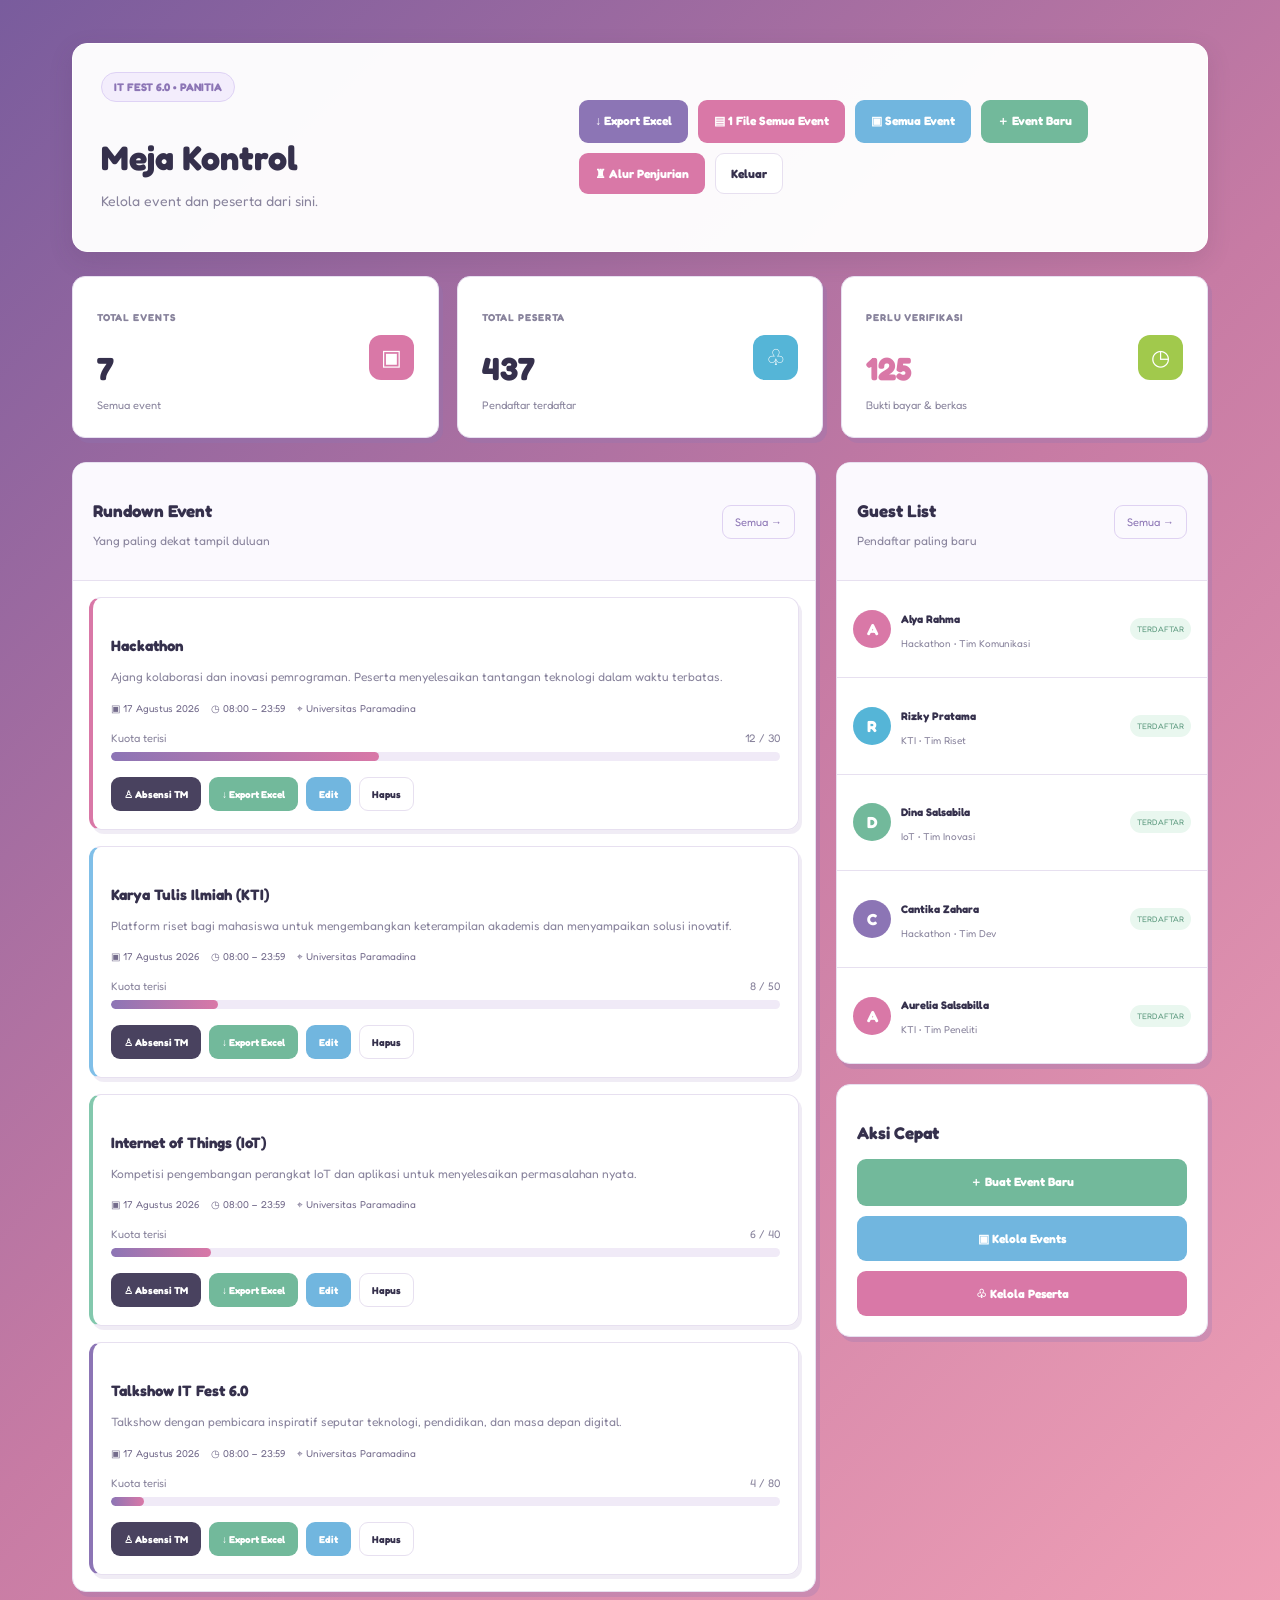
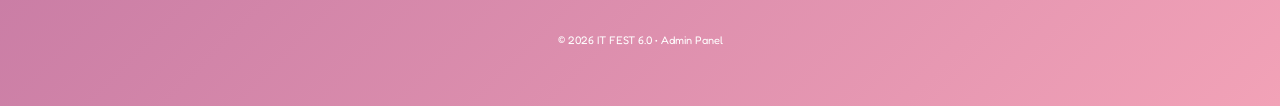
==== commit dad954c0: "Update index.html" ====
--- a/index.html
+++ b/index.html
@@ -6,6 +6,7 @@
     <meta name="viewport" content="width=device-width, initial-scale=1.0">
     <title>Meja Kontrol - IT FEST 6.0</title>
     <link rel="stylesheet" href="style.css">
+    <link href="https://fonts.googleapis.com/css2?family=Fredoka:wght@400;500;600;700&display=swap" rel="stylesheet">
 </head>
 <body>
 
--- a/style.css
+++ b/style.css
@@ -1,6 +1,5 @@
 
-/* PENGATURAN DASAR */
-* {
+{
     margin: 0;
     padding: 0;
     box-sizing: border-box;
@@ -17,7 +16,7 @@
 }
 
 body {
-    font-family: Arial, sans-serif;
+    font-family: fredoka, sans-serif;
     color: var(--dark);
     background: linear-gradient(
         135deg,
@@ -29,7 +28,6 @@
     padding: 35px 5%;
 }
 
-/* HEADER */
 .header {
     background: rgba(255, 255, 255, 0.97);
     border: 1px solid white;
@@ -73,7 +71,6 @@
     max-width: 600px;
 }
 
-/* TOMBOL */
 .btn {
     display: inline-block;
     text-decoration: none;
@@ -117,7 +114,6 @@
     border-color: var(--line);
 }
 
-/* KARTU STATISTIK */
 .statistics {
     display: grid;
     grid-template-columns: repeat(3, minmax(0, 1fr));
@@ -183,7 +179,6 @@
     background: #a1c94c;
 }
 
-/* LAYOUT UTAMA */
 .content {
     display: grid;
     grid-template-columns: minmax(0, 1.8fr) minmax(270px, 0.9fr);
@@ -230,7 +225,6 @@
     white-space: nowrap;
 }
 
-/* DAFTAR EVENT */
 .event-list {
     padding: 16px;
 }
@@ -321,7 +315,6 @@
     font-size: 10px;
 }
 
-/* SIDEBAR */
 .sidebar {
     display: flex;
     flex-direction: column;
@@ -394,7 +387,6 @@
     white-space: nowrap;
 }
 
-/* AKSI CEPAT */
 .quick-panel {
     padding: 20px;
 }
@@ -414,7 +406,6 @@
     margin-bottom: 0;
 }
 
-/* FOOTER */
 footer {
     text-align: center;
     color: white;
@@ -422,7 +413,6 @@
     padding: 30px 0 5px;
 }
 
-/* RESPONSIVE */
 @media (max-width: 1000px) {
     .content {
         grid-template-columns: 1fr;
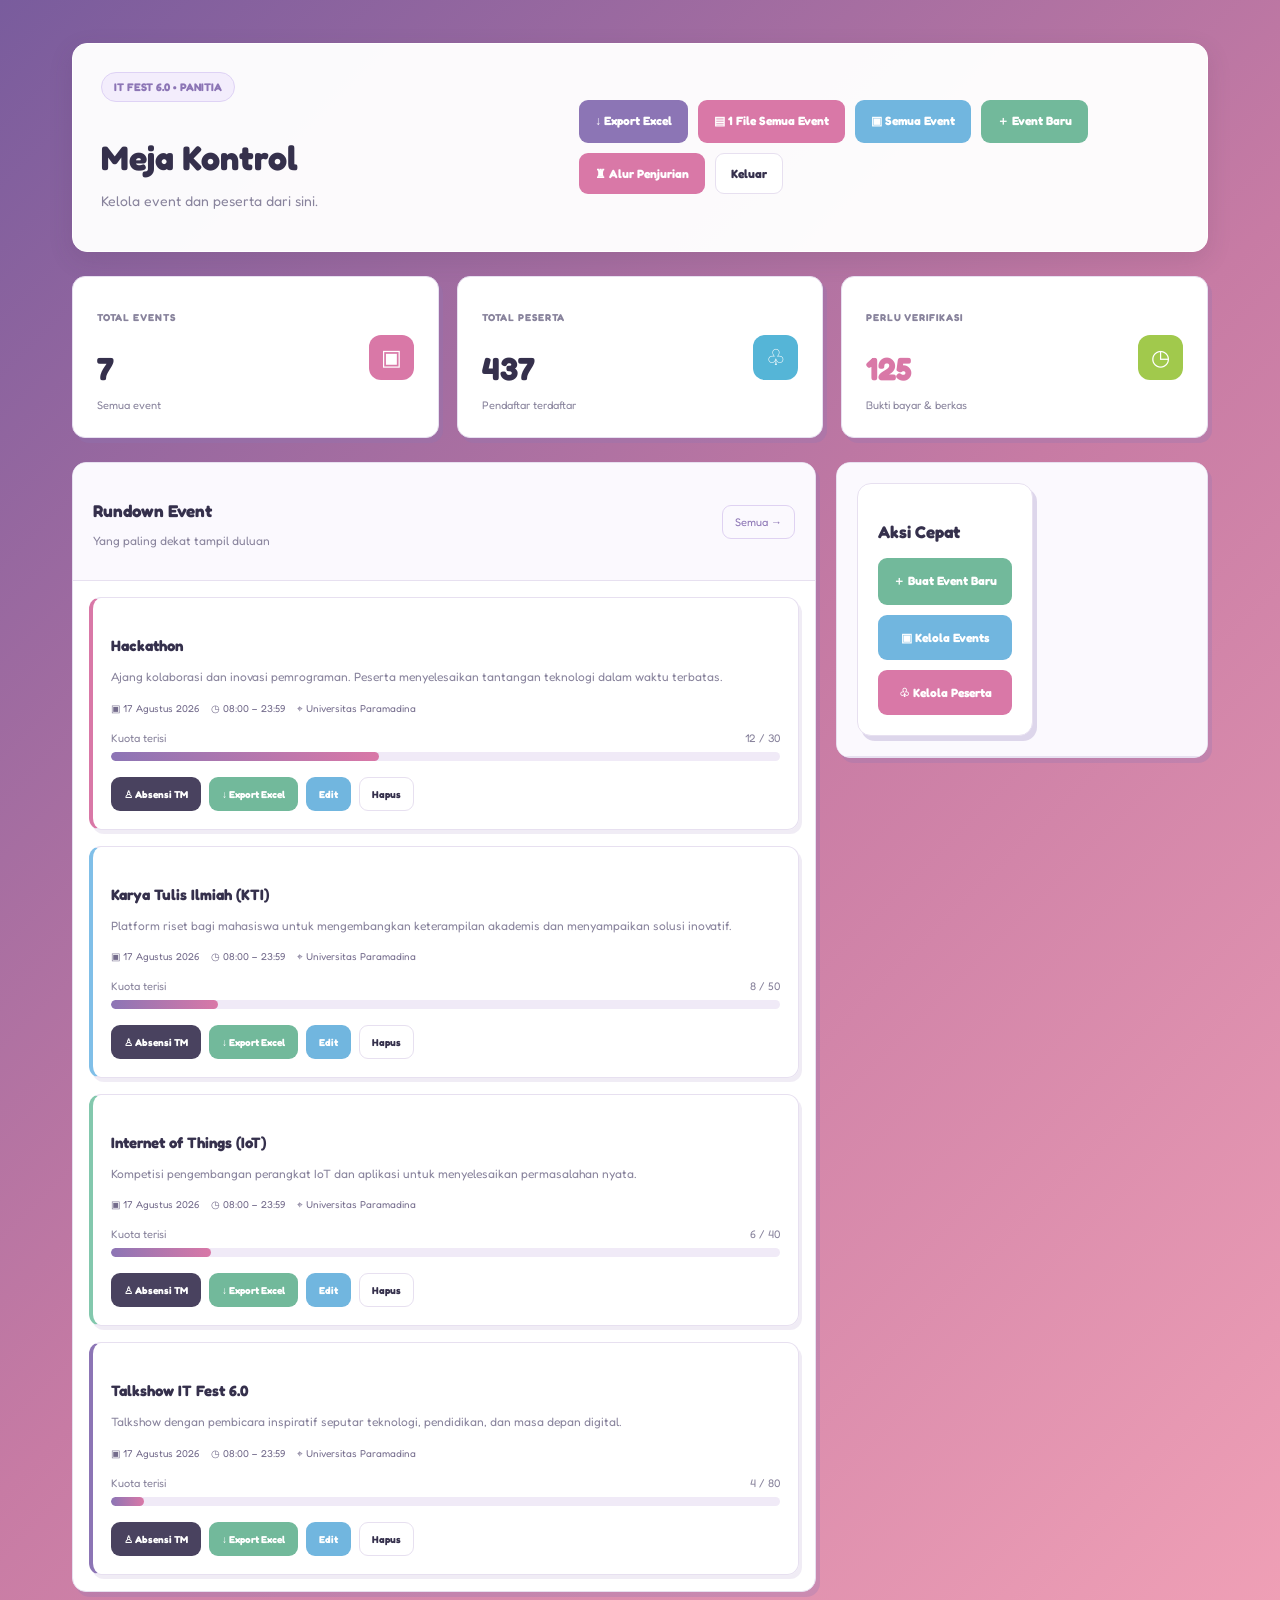
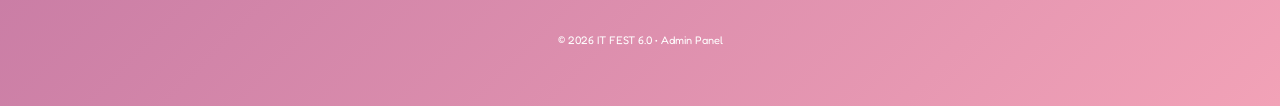
==== commit bceb550b: "Update index.html" ====
--- a/index.html
+++ b/index.html
@@ -186,57 +186,6 @@
                 <div class="panel guest-panel">
                     <div class="panel-heading">
                         <div>
-                            <h3>Guest List</h3>
-                            <p>Pendaftar paling baru</p>
-                        </div>
-                        <a href="#" class="view-all">Semua →</a>
-                    </div>
-
-                    <div class="guest">
-                        <span class="avatar avatar-pink">A</span>
-                        <div class="guest-detail">
-                            <h4>Alya Rahma</h4>
-                            <p>Hackathon • Tim Komunikasi</p>
-                        </div>
-                        <span class="status">Terdaftar</span>
-                    </div>
-
-                    <div class="guest">
-                        <span class="avatar avatar-blue">R</span>
-                        <div class="guest-detail">
-                            <h4>Rizky Pratama</h4>
-                            <p>KTI • Tim Riset</p>
-                        </div>
-                        <span class="status">Terdaftar</span>
-                    </div>
-
-                    <div class="guest">
-                        <span class="avatar avatar-green">D</span>
-                        <div class="guest-detail">
-                            <h4>Dina Salsabila</h4>
-                            <p>IoT • Tim Inovasi</p>
-                        </div>
-                        <span class="status">Terdaftar</span>
-                    </div>
-
-                    <div class="guest">
-                        <span class="avatar avatar-purple">C</span>
-                        <div class="guest-detail">
-                            <h4>Cantika Zahara</h4>
-                            <p>Hackathon • Tim Dev</p>
-                        </div>
-                        <span class="status">Terdaftar</span>
-                    </div>
-
-                    <div class="guest">
-                        <span class="avatar avatar-pink">A</span>
-                        <div class="guest-detail">
-                            <h4>Aurelia Salsabilla</h4>
-                            <p>KTI • Tim Peneliti</p>
-                        </div>
-                        <span class="status">Terdaftar</span>
-                    </div>
-                </div>
 
                 <div class="panel quick-panel">
                     <h3>Aksi Cepat</h3>
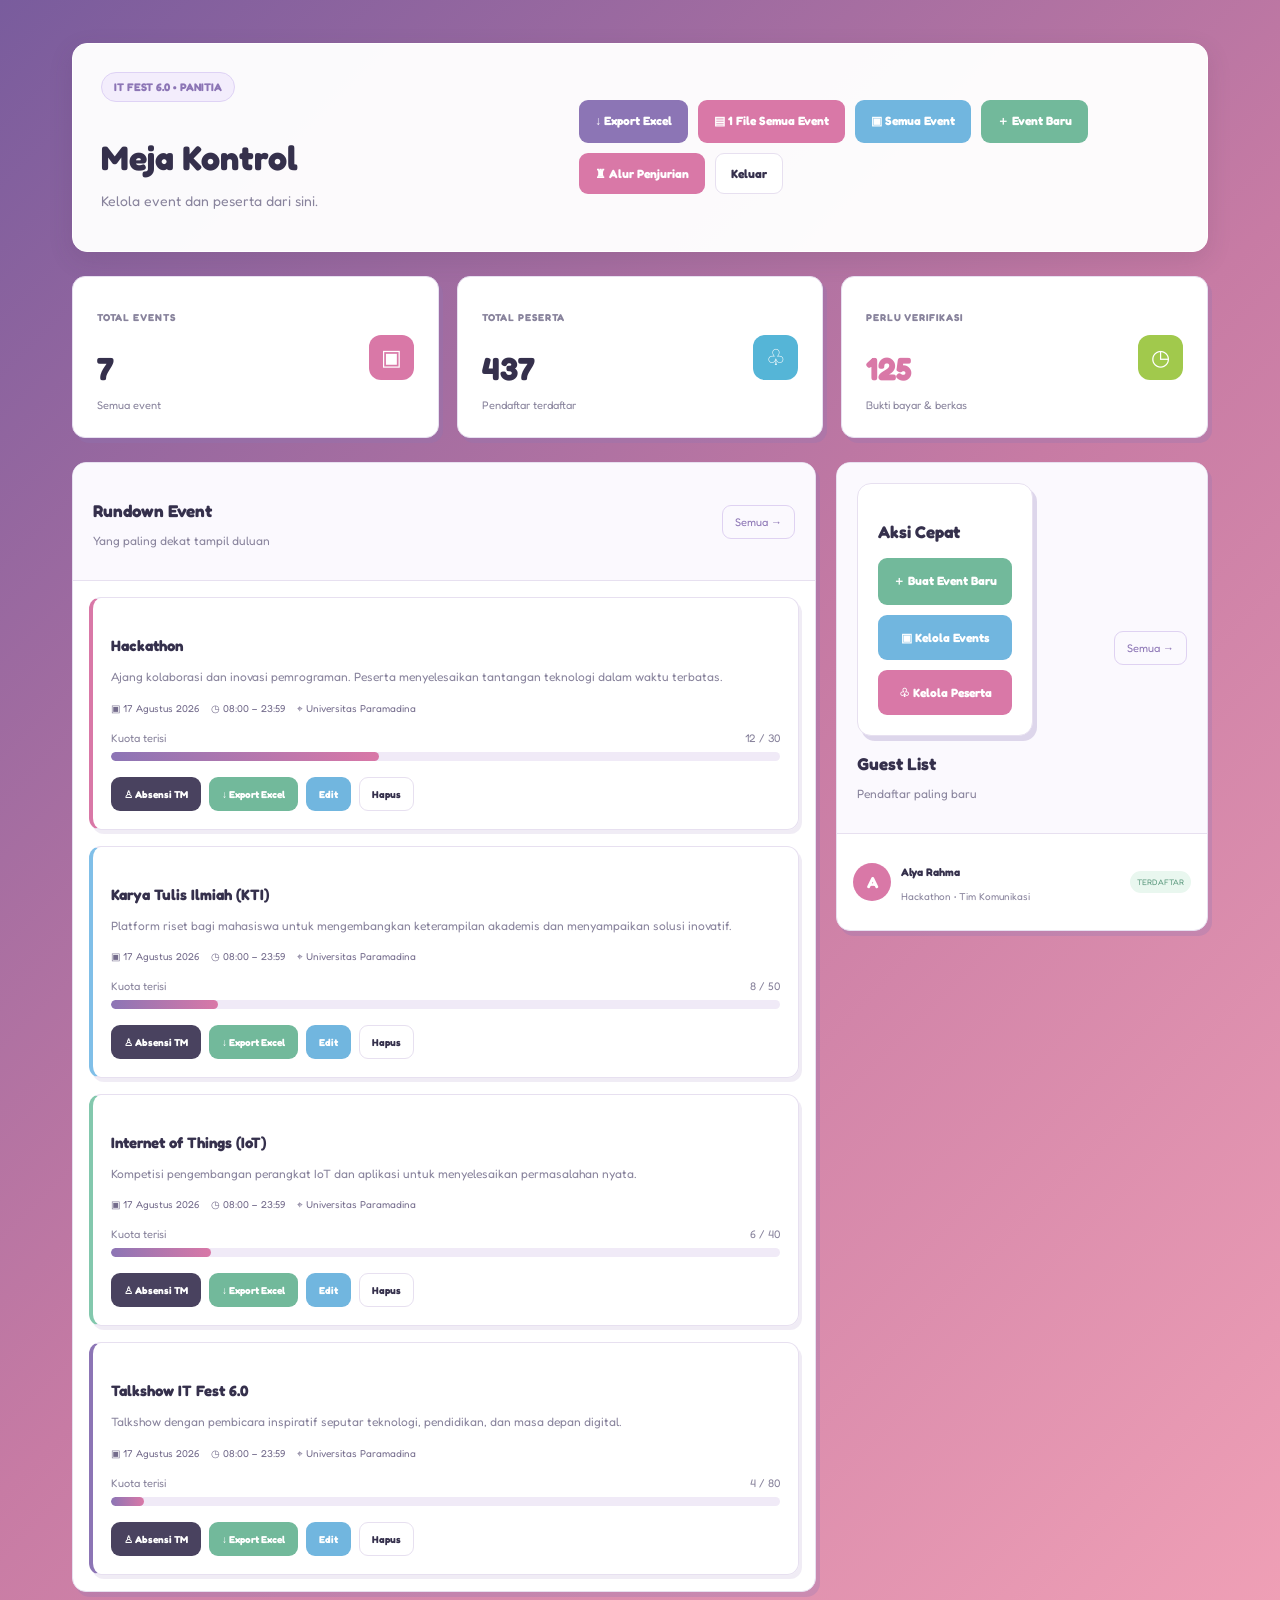
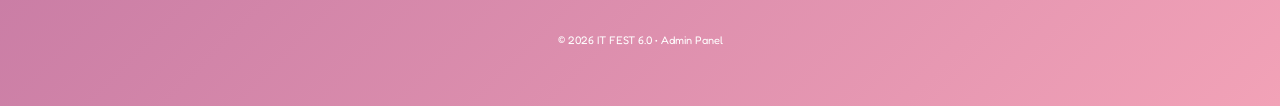
==== commit 2ada65f7: "Update index.html" ====
--- a/index.html
+++ b/index.html
@@ -193,6 +193,20 @@
                     <a href="#" class="btn blue full-btn">▣ Kelola Events</a>
                     <a href="#" class="btn pink full-btn">♧ Kelola Peserta</a>
                 </div>
+                            <h3>Guest List</h3>
+                            <p>Pendaftar paling baru</p>
+                        </div>
+                        <a href="#" class="view-all">Semua →</a>
+                    </div>
+
+                    <div class="guest">
+                        <span class="avatar avatar-pink">A</span>
+                        <div class="guest-detail">
+                            <h4>Alya Rahma</h4>
+                            <p>Hackathon • Tim Komunikasi</p>
+                        </div>
+                        <span class="status">Terdaftar</span>
+                    </div>
 
             </aside>
         </section>
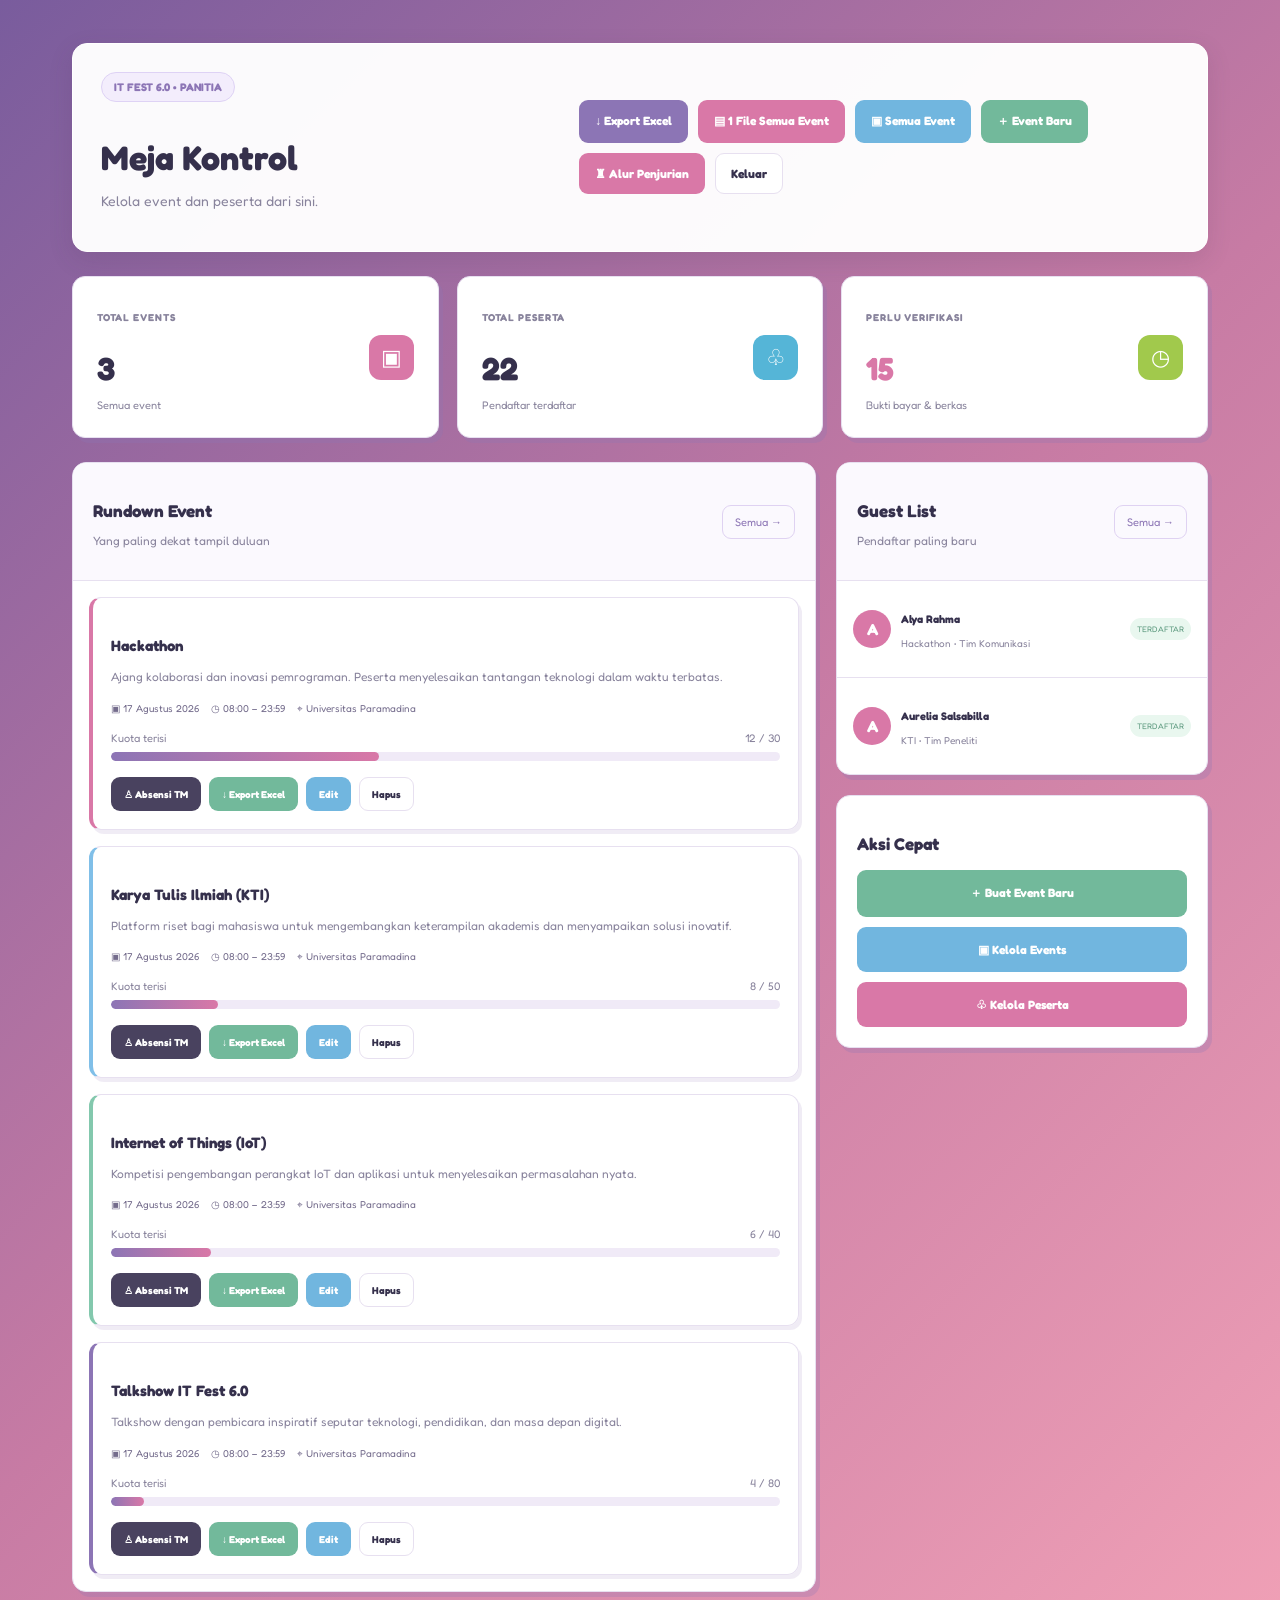
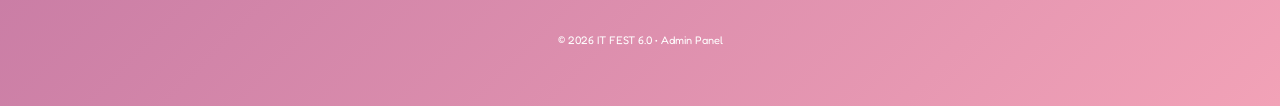
==== commit 4c19584d: "Update index.html" ====
--- a/index.html
+++ b/index.html
@@ -32,7 +32,7 @@
             <div class="stat-card">
                 <div>
                     <p>TOTAL EVENTS</p>
-                    <h2>7</h2>
+                    <h2>3</h2>
                     <small>Semua event</small>
                 </div>
                 <span class="stat-icon pink-bg">▣</span>
@@ -41,7 +41,7 @@
             <div class="stat-card">
                 <div>
                     <p>TOTAL PESERTA</p>
-                    <h2>437</h2>
+                    <h2>22</h2>
                     <small>Pendaftar terdaftar</small>
                 </div>
                 <span class="stat-icon blue-bg">♧</span>
@@ -50,7 +50,7 @@
             <div class="stat-card">
                 <div>
                     <p>PERLU VERIFIKASI</p>
-                    <h2 class="pink-text">125</h2>
+                    <h2 class="pink-text">15</h2>
                     <small>Bukti bayar & berkas</small>
                 </div>
                 <span class="stat-icon green-bg">◷</span>
@@ -186,6 +186,30 @@
                 <div class="panel guest-panel">
                     <div class="panel-heading">
                         <div>
+                            <h3>Guest List</h3>
+                            <p>Pendaftar paling baru</p>
+                        </div>
+                        <a href="#" class="view-all">Semua →</a>
+                    </div>
+
+                    <div class="guest">
+                        <span class="avatar avatar-pink">A</span>
+                        <div class="guest-detail">
+                            <h4>Alya Rahma</h4>
+                            <p>Hackathon • Tim Komunikasi</p>
+                        </div>
+                        <span class="status">Terdaftar</span>
+                    </div>
+
+                    <div class="guest">
+                        <span class="avatar avatar-pink">A</span>
+                        <div class="guest-detail">
+                            <h4>Aurelia Salsabilla</h4>
+                            <p>KTI • Tim Peneliti</p>
+                        </div>
+                        <span class="status">Terdaftar</span>
+                    </div>
+                </div>
 
                 <div class="panel quick-panel">
                     <h3>Aksi Cepat</h3>
@@ -193,20 +217,6 @@
                     <a href="#" class="btn blue full-btn">▣ Kelola Events</a>
                     <a href="#" class="btn pink full-btn">♧ Kelola Peserta</a>
                 </div>
-                            <h3>Guest List</h3>
-                            <p>Pendaftar paling baru</p>
-                        </div>
-                        <a href="#" class="view-all">Semua →</a>
-                    </div>
-
-                    <div class="guest">
-                        <span class="avatar avatar-pink">A</span>
-                        <div class="guest-detail">
-                            <h4>Alya Rahma</h4>
-                            <p>Hackathon • Tim Komunikasi</p>
-                        </div>
-                        <span class="status">Terdaftar</span>
-                    </div>
 
             </aside>
         </section>
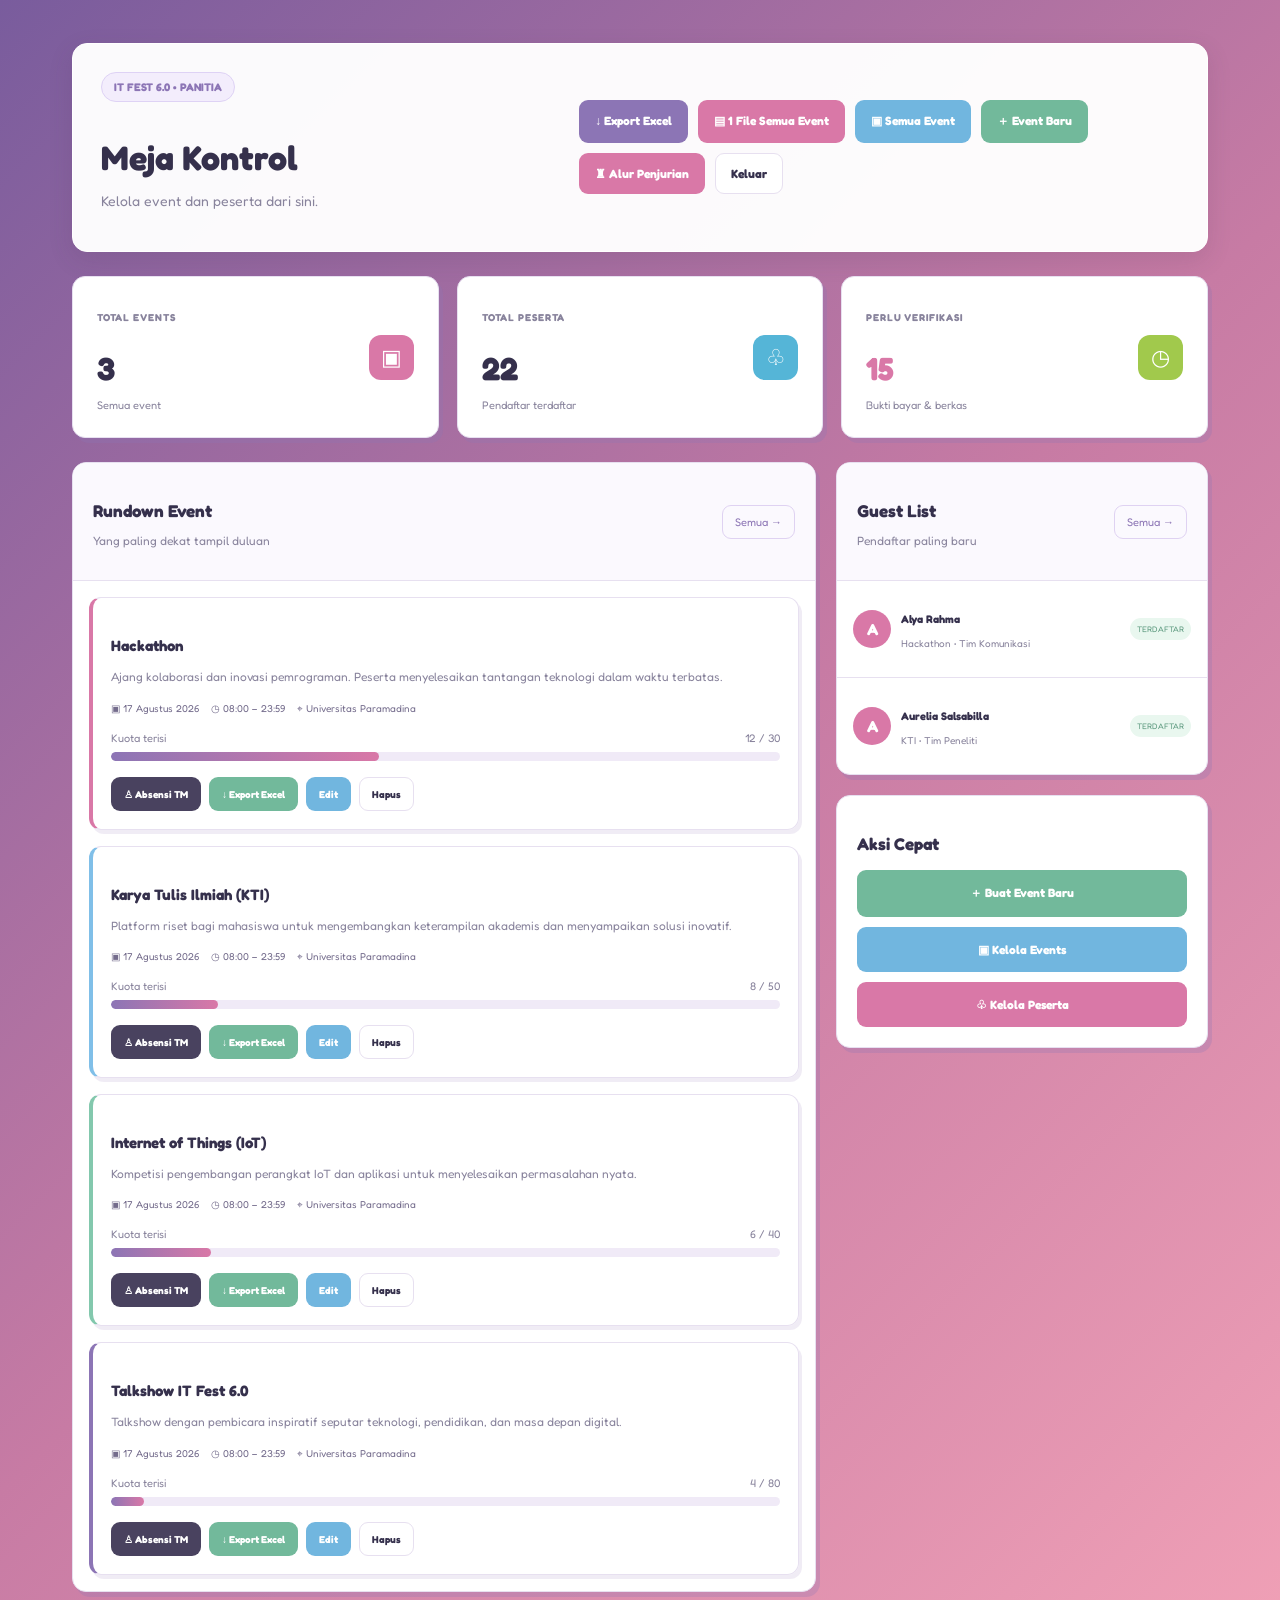
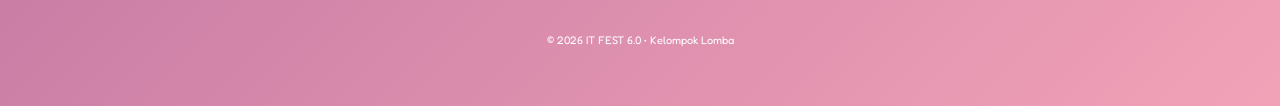
==== commit b3f14a09: "Update index.html" ====
--- a/index.html
+++ b/index.html
@@ -223,7 +223,7 @@
     </main>
 
     <footer>
-        <p>© 2026 IT FEST 6.0 • Admin Panel</p>
+        <p>© 2026 IT FEST 6.0 • Kelompok Lomba</p>
     </footer>
 
 </body>
